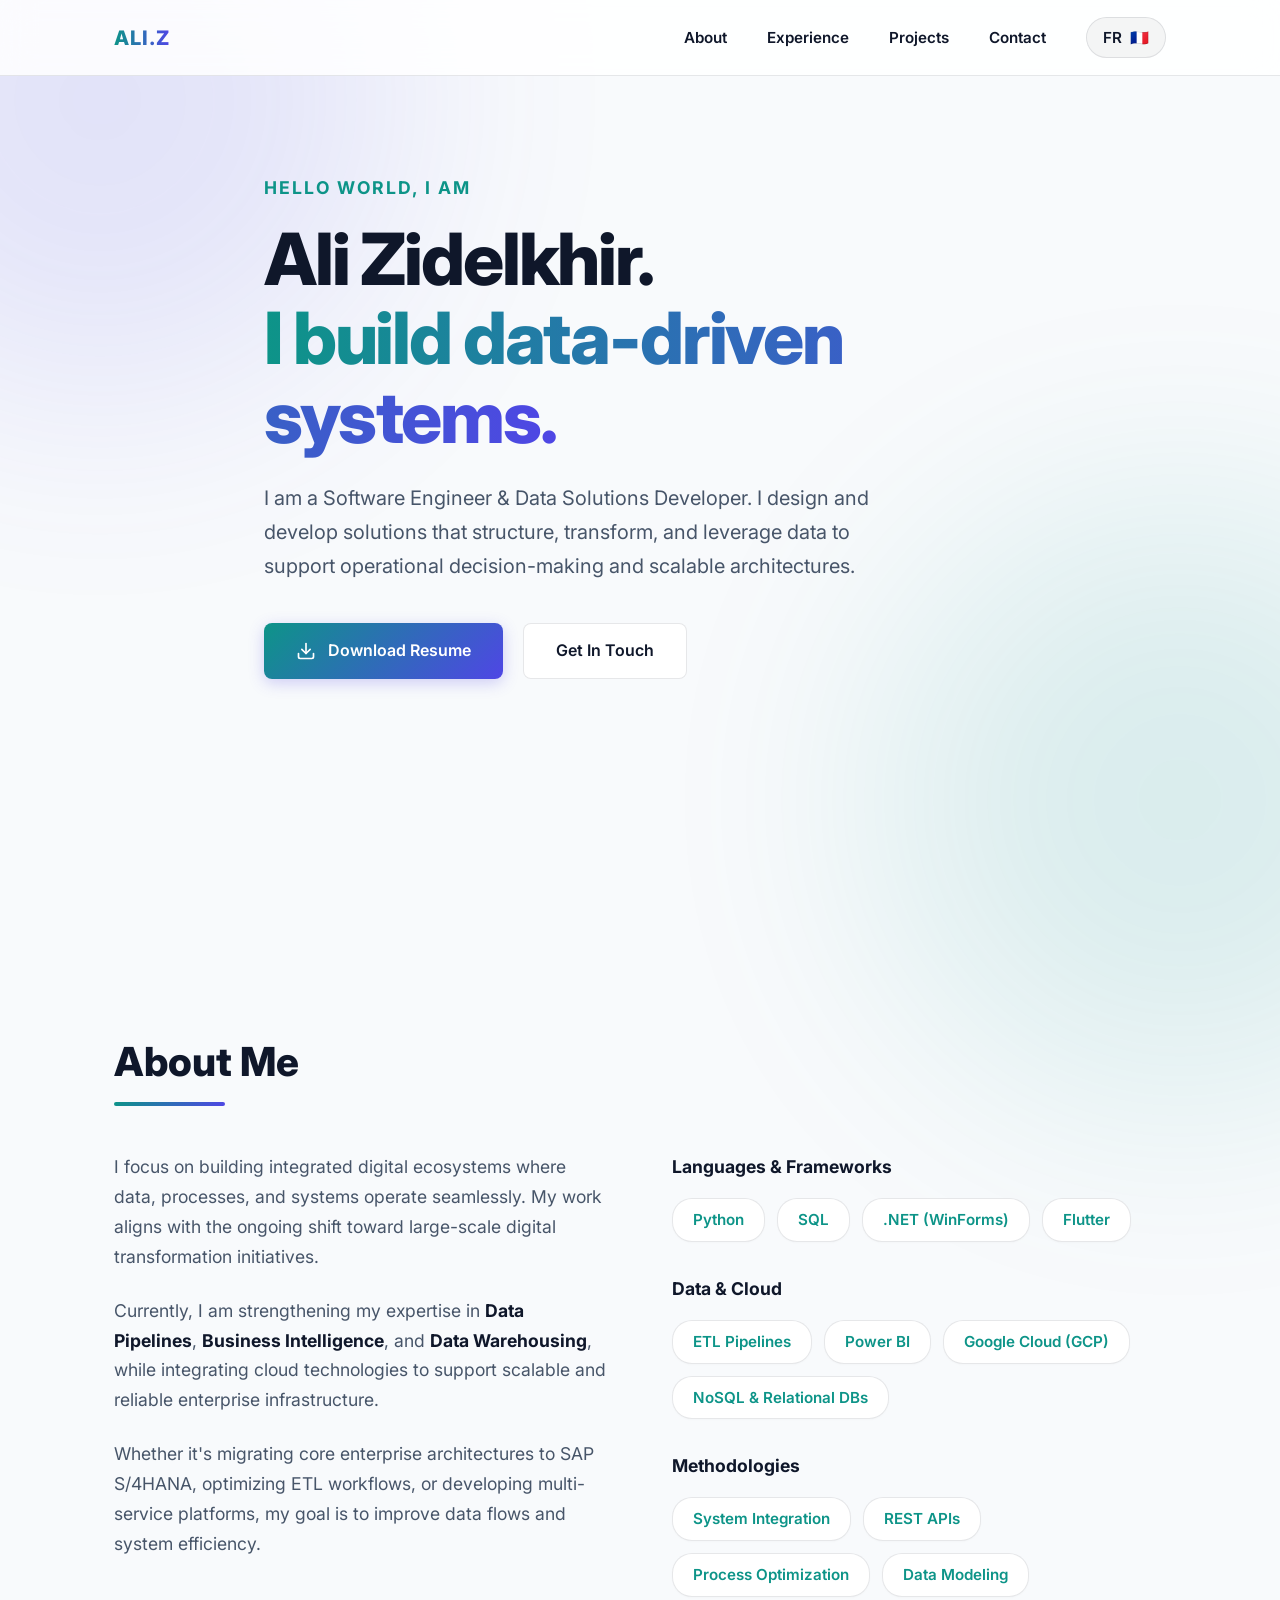
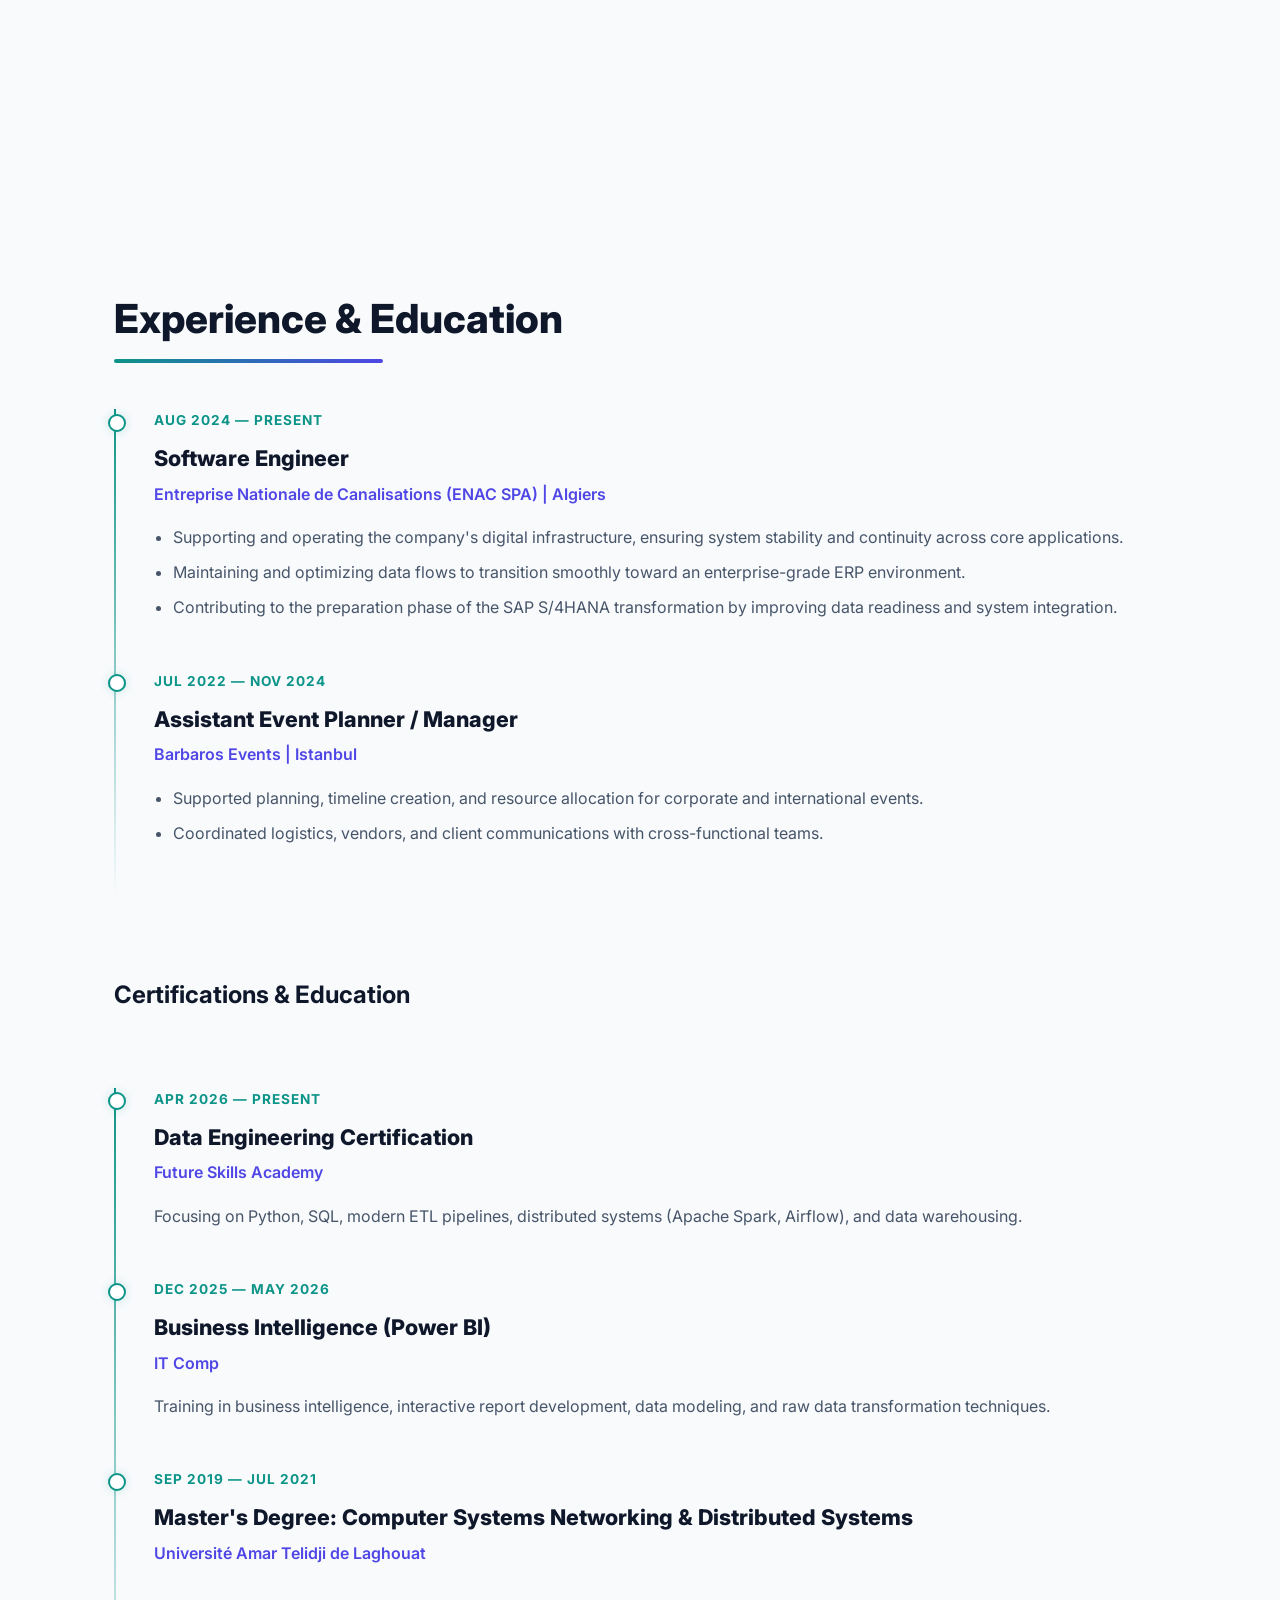
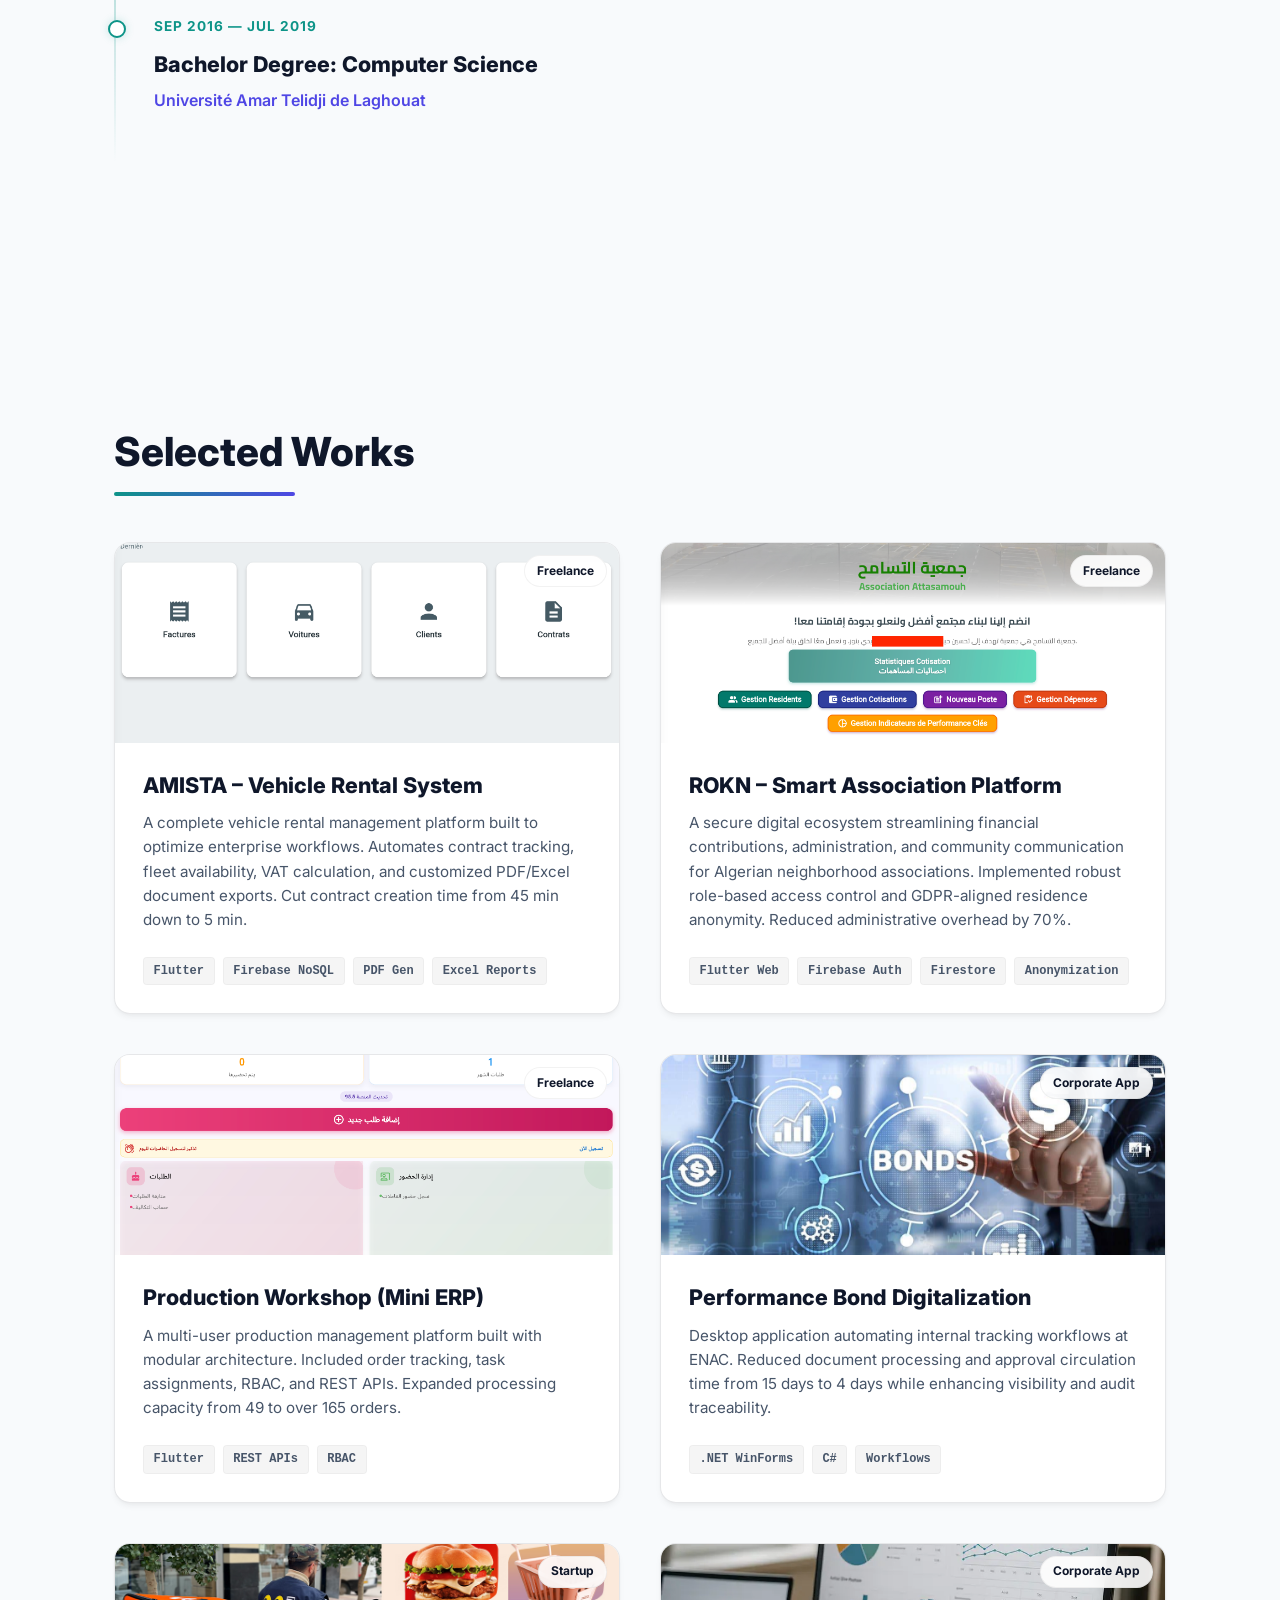
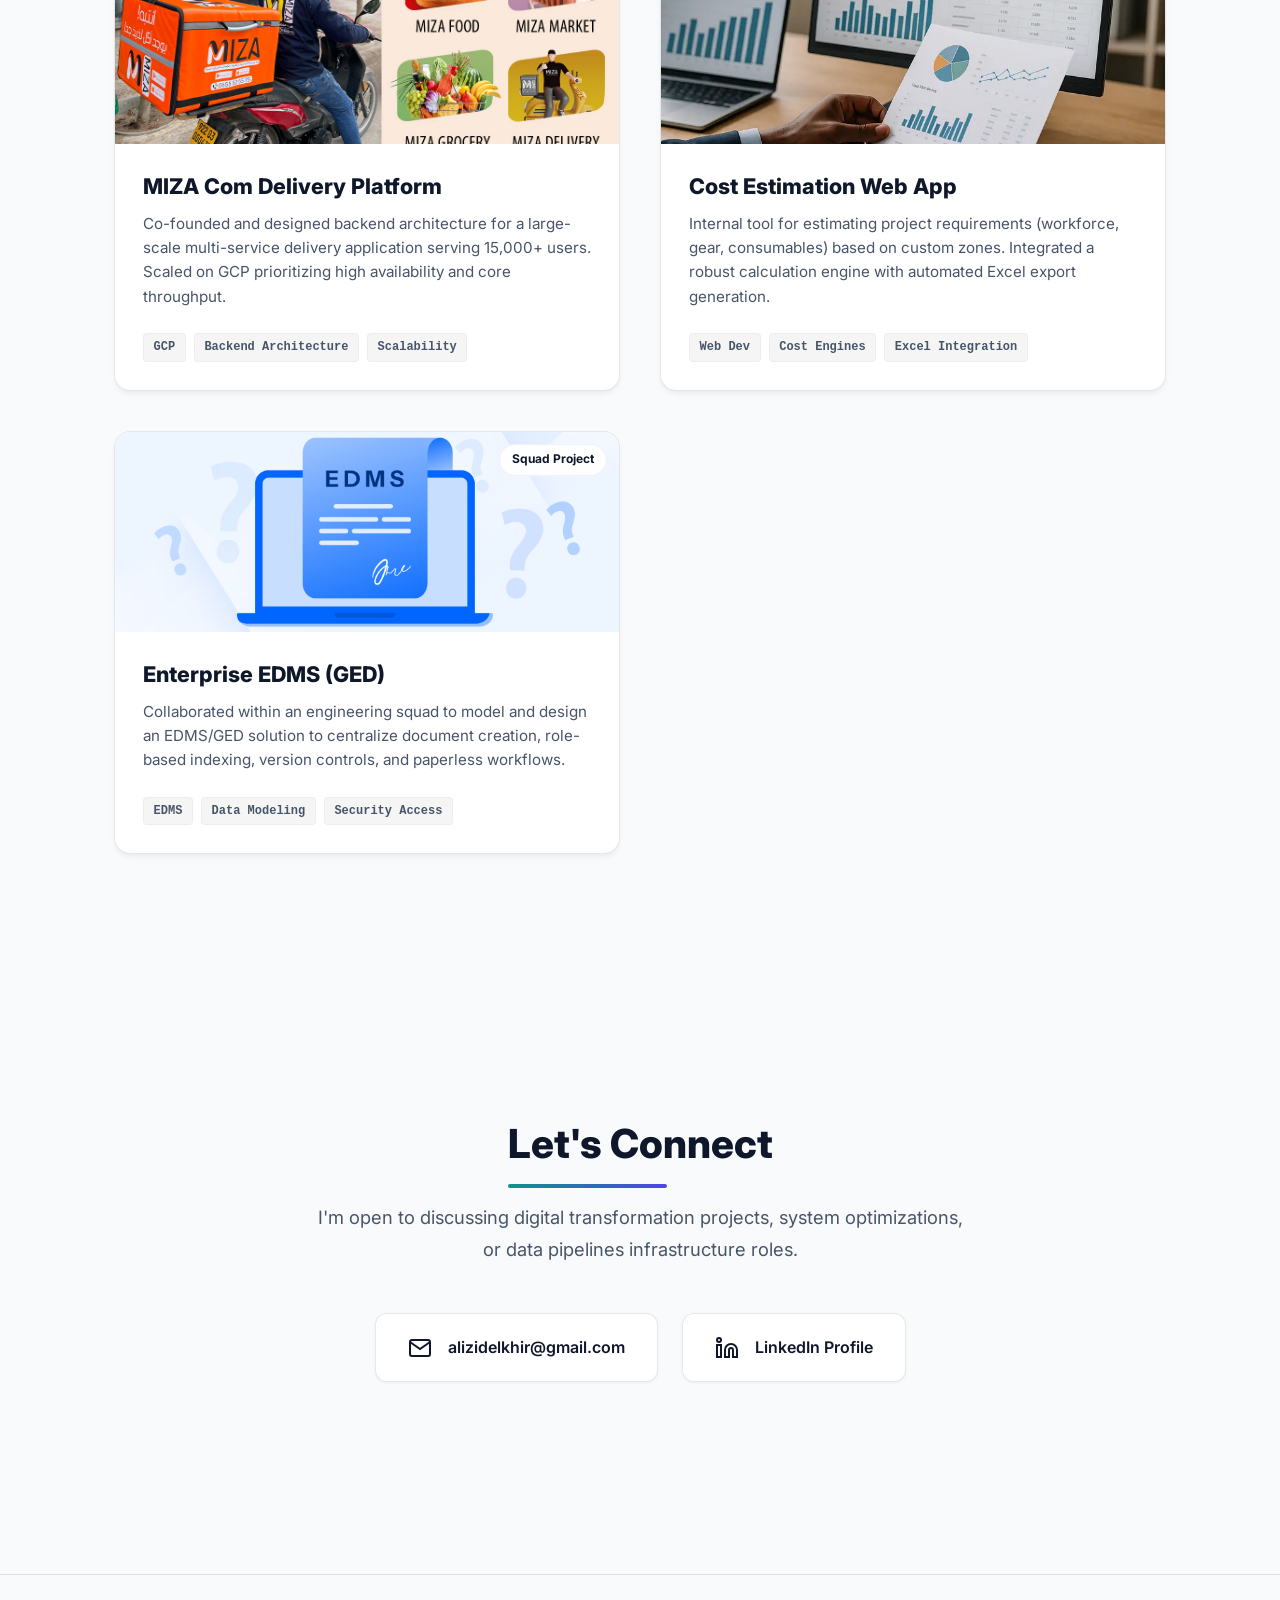
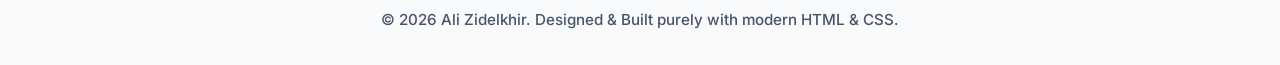
==== index.html @ 4f76cca5 "imgs" ====
<!DOCTYPE html>
<html lang="en">
<head>
    <meta charset="UTF-8">
    <meta name="viewport" content="width=device-width, initial-scale=1.0">
    <title>Ali Zidelkhir | Software & Data Engineer</title>
    <link rel="preconnect" href="https://fonts.googleapis.com">
    <link rel="preconnect" href="https://fonts.gstatic.com" crossorigin>
    <link href="https://fonts.googleapis.com/css2?family=Inter:wght@300;400;500;600;700;800&display=swap" rel="stylesheet">
    <link rel="stylesheet" href="style.css">
</head>
<body>

    <!-- HEADER & NAVIGATION -->
    <header>
        <div class="container nav-container">
            <div class="logo"><a href="#hero">Ali.Z</a></div>
            <nav>
                <ul class="nav-links">
                    <li><a href="#about">About</a></li>
                    <li><a href="#experience">Experience</a></li>
                    <li><a href="#projects">Projects</a></li>
                    <li><a href="#contact">Contact</a></li>
                    <li class="lang-li">
                        <a href="index-fr.html" class="lang-switch">
                            <span>FR</span> 🇫🇷
                        </a>
                    </li>
                </ul>
            </nav>
        </div>
    </header>

    <!-- HERO SECTION -->
    <section id="hero" class="hero">
        <div class="container hero-content">
            <span class="greeting">Hello World, I am</span>
            <h1>Ali Zidelkhir. <br><span>I build data-driven systems.</span></h1>
            <p>I am a Software Engineer & Data Solutions Developer. I design and develop solutions that structure, transform, and leverage data to support operational decision-making and scalable architectures.</p>
            
            <div class="btn-group">
                <a href="assets/cv-en.pdf" class="btn btn-primary" download="Ali_Zidelkhir_CV_EN.pdf">
                    <svg width="20" height="20" viewBox="0 0 24 24" fill="none" stroke="currentColor" stroke-width="2" stroke-linecap="round" stroke-linejoin="round"><path d="M21 15v4a2 2 0 0 1-2 2H5a2 2 0 0 1-2-2v-4"></path><polyline points="7 10 12 15 17 10"></polyline><line x1="12" y1="15" x2="12" y2="3"></line></svg>
                    Download Resume
                </a>
                <a href="#contact" class="btn btn-secondary">Get In Touch</a>
            </div>
        </div>
    </section>

    <!-- ABOUT SECTION -->
    <section id="about">
        <div class="container">
            <h2 class="section-title">About Me</h2>
            <div class="about-wrapper">
                <div class="about-text">
                    <p>I focus on building integrated digital ecosystems where data, processes, and systems operate seamlessly. My work aligns with the ongoing shift toward large-scale digital transformation initiatives.</p>
                    <p>Currently, I am strengthening my expertise in <strong>Data Pipelines</strong>, <strong>Business Intelligence</strong>, and <strong>Data Warehousing</strong>, while integrating cloud technologies to support scalable and reliable enterprise infrastructure.</p>
                    <p>Whether it's migrating core enterprise architectures to SAP S/4HANA, optimizing ETL workflows, or developing multi-service platforms, my goal is to improve data flows and system efficiency.</p>
                </div>
                
                <div class="about-skills">
                    <div class="skills-group">
                        <h3>Languages & Frameworks</h3>
                        <div class="skills-tags">
                            <span class="skill-tag">Python</span>
                            <span class="skill-tag">SQL</span>
                            <span class="skill-tag">.NET (WinForms)</span>
                            <span class="skill-tag">Flutter</span> 
                        </div>
                    </div>
                    
                    <div class="skills-group">
                        <h3>Data & Cloud</h3>
                        <div class="skills-tags">
                            <span class="skill-tag">ETL Pipelines</span>
                            <span class="skill-tag">Power BI</span> 
                            <span class="skill-tag">Google Cloud (GCP)</span>
                            <span class="skill-tag">NoSQL & Relational DBs</span>
                        </div>
                    </div>

                    <div class="skills-group">
                        <h3>Methodologies</h3>
                        <div class="skills-tags">
                            <span class="skill-tag">System Integration</span>
                            <span class="skill-tag">REST APIs</span>
                            <span class="skill-tag">Process Optimization</span>
                            <span class="skill-tag">Data Modeling</span>
                        </div>
                    </div>
                </div>
            </div>
        </div>
    </section>

    <!-- EXPERIENCE & EDUCATION SECTION -->
    <section id="experience">
        <div class="container">
            <h2 class="section-title">Experience & Education</h2>
            
            <div class="timeline-container">
                
                <div class="timeline">
                    <!-- ENAC -->
                    <div class="timeline-item">
                        <span class="timeline-date">Aug 2024 — Present</span>
                        <h3 class="timeline-title">Software Engineer</h3>
                        <div class="timeline-company">Entreprise Nationale de Canalisations (ENAC SPA) | Algiers</div>
                        <div class="timeline-desc">
                            <ul>
                                <li>Supporting and operating the company's digital infrastructure, ensuring system stability and continuity across core applications.</li>
                                <li>Maintaining and optimizing data flows to transition smoothly toward an enterprise-grade ERP environment.</li>
                                <li>Contributing to the preparation phase of the SAP S/4HANA transformation by improving data readiness and system integration.</li>
                            </ul>
                        </div>
                    </div>

                    <!-- Barbaros -->
                    <div class="timeline-item">
                        <span class="timeline-date">Jul 2022 — Nov 2024</span>
                        <h3 class="timeline-title">Assistant Event Planner / Manager</h3>
                        <div class="timeline-company">Barbaros Events | Istanbul</div>
                        <div class="timeline-desc">
                            <ul>
                                <li>Supported planning, timeline creation, and resource allocation for corporate and international events.</li>
                                <li>Coordinated logistics, vendors, and client communications with cross-functional teams.</li>
                            </ul>
                        </div>
                    </div>
                </div>

                <h3 style="font-size: 1.5rem; color: var(--text-main); margin-top: 2rem; margin-bottom: 1.5rem;">Certifications & Education</h3>
                
                <div class="timeline">
                    <!-- Data Engineering -->
                    <div class="timeline-item">
                        <span class="timeline-date">Apr 2026 — Present</span>
                        <h3 class="timeline-title">Data Engineering Certification</h3>
                        <div class="timeline-company">Future Skills Academy</div>
                        <div class="timeline-desc">Focusing on Python, SQL, modern ETL pipelines, distributed systems (Apache Spark, Airflow), and data warehousing.</div>
                    </div>

                    <!-- BI -->
                    <div class="timeline-item">
                        <span class="timeline-date">Dec 2025 — May 2026</span>
                        <h3 class="timeline-title">Business Intelligence (Power BI)</h3>
                        <div class="timeline-company">IT Comp</div>
                        <div class="timeline-desc">Training in business intelligence, interactive report development, data modeling, and raw data transformation techniques.</div>
                    </div>

                    <!-- Master -->
                    <div class="timeline-item">
                        <span class="timeline-date">Sep 2019 — Jul 2021</span>
                        <h3 class="timeline-title">Master's Degree: Computer Systems Networking & Distributed Systems</h3>
                        <div class="timeline-company">Université Amar Telidji de Laghouat</div>
                    </div>
                     
                    <div class="timeline-item">
                        <span class="timeline-date">Sep 2016 — Jul 2019</span>
                        <h3 class="timeline-title">Bachelor Degree: Computer Science</h3>
                        <div class="timeline-company">Université Amar Telidji de Laghouat</div>
                    </div>
                </div>

            </div>
        </div>
    </section>

    <!-- PROJECTS SECTION -->
    <section id="projects">
        <div class="container">
            <h2 class="section-title">Selected Works</h2>
            
            <div class="projects-grid">
                
                <!-- Project: AMISTA (New Freelance & Prize Winning) -->
                <div class="project-card">
                    <div class="project-img-container"> 
                        <span class="badge-type">Freelance</span>
                        <img src="assets/amis.jpg" alt="AMISTA vehicle management platform" class="project-img">
                    </div>
                    <div class="project-card-body">
                        <h3 class="project-title">AMISTA – Vehicle Rental System</h3>
                        <p class="project-desc">A complete vehicle rental management platform built to optimize enterprise workflows. Automates contract tracking, fleet availability, VAT calculation, and customized PDF/Excel document exports. Cut contract creation time from 45 min down to 5 min.</p>
                        <div class="project-tech">
                            <span>Flutter</span> <span>Firebase NoSQL</span> <span>PDF Gen</span> <span>Excel Reports</span>
                        </div>
                    </div>
                </div>

                <!-- Project: ROKN (New Freelance & Prize Winning) -->
                <div class="project-card">
                    <div class="project-img-container"> 
                        <span class="badge-type">Freelance</span>
                        <img src="assets/rokn.jpg" alt="ROKN neighborhood association management platform" class="project-img">
                    </div>
                    <div class="project-card-body">
                        <h3 class="project-title">ROKN – Smart Association Platform</h3>
                        <p class="project-desc">A secure digital ecosystem streamlining financial contributions, administration, and community communication for Algerian neighborhood associations. Implemented robust role-based access control and GDPR-aligned residence anonymity. Reduced administrative overhead by 70%.</p>
                        <div class="project-tech">
                            <span>Flutter Web</span> <span>Firebase Auth</span> <span>Firestore</span> <span>Anonymization</span>
                        </div>
                    </div>
                </div>

                <!-- Project 1: Production Workshop -->
                <div class="project-card">
                    <div class="project-img-container">
                        <span class="badge-type">Freelance</span>
                        <img src="assets/erp.jpg" alt="Production Workshop Management Platform" class="project-img">
                    </div>
                    <div class="project-card-body">
                        <h3 class="project-title">Production Workshop (Mini ERP)</h3>
                        <p class="project-desc">A multi-user production management platform built with modular architecture. Included order tracking, task assignments, RBAC, and REST APIs. Expanded processing capacity from 49 to over 165 orders.</p>
                        <div class="project-tech">
                            <span>Flutter</span> <span>REST APIs</span> <span>RBAC</span>
                        </div>
                    </div>
                </div>

                <!-- Project 2: Performance Bond -->
                <div class="project-card">
                    <div class="project-img-container">
                        <span class="badge-type">Corporate App</span>
                        <img src="assets/caution.jpg" alt="Performance Bond Digitalization App" class="project-img">
                    </div>
                    <div class="project-card-body">
                        <h3 class="project-title">Performance Bond Digitalization</h3>
                        <p class="project-desc">Desktop application automating internal tracking workflows at ENAC. Reduced document processing and approval circulation time from 15 days to 4 days while enhancing visibility and audit traceability.</p>
                        <div class="project-tech">
                            <span>.NET WinForms</span> <span>C#</span> <span>Workflows</span>
                        </div>
                    </div>
                </div>

                <!-- Project 3: MIZA Com -->
                <!---https://www.behance.net/gallery/143083665/Miza-Startup-->
                <div class="project-card">
                    <div class="project-img-container">
                        <span class="badge-type">Startup</span>
                        <img src="assets/miza.jpg" alt="MIZA Com Delivery Platform" class="project-img">
                    </div>
                    
                    <div class="project-card-body">
                        <h3 class="project-title">MIZA Com Delivery Platform</h3>
                        <p class="project-desc">Co-founded and designed backend architecture for a large-scale multi-service delivery application serving 15,000+ users. Scaled on GCP prioritizing high availability and core throughput.</p>
                        <div class="project-tech">
                            <span>GCP</span> <span>Backend Architecture</span> <span>Scalability</span>
                        </div>
                    </div>
                </div>

                <!-- Project 4: Cost Estimation -->
                <div class="project-card">
                    <div class="project-img-container">
                        <span class="badge-type">Corporate App</span>
                        <img src="assets/estim.jpg" alt="Cost Estimation Web App" class="project-img">
                    </div>
                    <div class="project-card-body">
                        <h3 class="project-title">Cost Estimation Web App</h3>
                        <p class="project-desc">Internal tool for estimating project requirements (workforce, gear, consumables) based on custom zones. Integrated a robust calculation engine with automated Excel export generation.</p>
                        <div class="project-tech">
                            <span>Web Dev</span> <span>Cost Engines</span> <span>Excel Integration</span>
                        </div>
                    </div>
                </div>

                <!-- Project 5: Enterprise EDMS -->
                <div class="project-card">
                    <div class="project-img-container">
                        <span class="badge-type">Squad Project</span>
                        <img src="assets/edms.jpg" alt="Enterprise EDMS solution" class="project-img">
                    </div>
                    <div class="project-card-body">
                        <h3 class="project-title">Enterprise EDMS (GED)</h3>
                        <p class="project-desc">Collaborated within an engineering squad to model and design an EDMS/GED solution to centralize document creation, role-based indexing, version controls, and paperless workflows.</p>
                        <div class="project-tech">
                            <span>EDMS</span> <span>Data Modeling</span> <span>Security Access</span>
                        </div>
                    </div>
                </div>

            </div>
        </div>
    </section>

    <!-- CONTACT SECTION -->
    <section id="contact">
        <div class="container contact-section">
            <h2 class="section-title" style="margin-bottom: 1.5rem;">Let's Connect</h2>
            <p>I'm open to discussing digital transformation projects, system optimizations, or data pipelines infrastructure roles.</p>
            
            <div class="contact-cards">
                <a href="mailto:alizidelkhir@gmail.com" class="contact-card">
                    <svg width="24" height="24" fill="none" stroke="currentColor" stroke-width="2" viewBox="0 0 24 24"><path d="M4 4h16c1.1 0 2 .9 2 2v12c0 1.1-.9 2-2 2H4c-1.1 0-2-.9-2-2V6c0-1.1.9-2 2-2z"></path><polyline points="22,6 12,13 2,6"></polyline></svg>
                    alizidelkhir@gmail.com
                </a>
                <a href="https://linkedin.com/in/ali-zidelkhir" target="_blank" class="contact-card">
                    <svg width="24" height="24" fill="none" stroke="currentColor" stroke-width="2" viewBox="0 0 24 24"><path d="M16 8a6 6 0 0 1 6 6v7h-4v-7a2 2 0 0 0-2-2 2 2 0 0 0-2 2v7h-4v-7a6 6 0 0 1 6-6z"></path><rect x="2" y="9" width="4" height="12"></rect><circle cx="4" cy="4" r="2"></circle></svg>
                    LinkedIn Profile
                </a>
            </div>
        </div>
    </section>

    <footer>
        <div class="container">
            <p>&copy; 2026 Ali Zidelkhir. Designed & Built purely with modern HTML & CSS.</p>
        </div>
    </footer>

</body>
</html>
---- style.css ----
/* ==========================================================================
   Light Theme Variables & Reset
   ========================================================================== */
:root {
    --bg-main: #f8fafc; /* Very light slate background */
    --bg-card: #ffffff; /* Pure white for cards */
    --bg-glass: rgba(255, 255, 255, 0.85);
    
    --text-main: #0f172a; /* Very dark slate for high contrast */
    --text-muted: #475569; /* Medium slate for secondary text */
    
    --accent-1: #0d9488; /* Darker Teal for legibility */
    --accent-2: #4f46e5; /* Darker Indigo for legibility */
    
    --gradient-text: linear-gradient(to right, var(--accent-1), var(--accent-2));
    --gradient-bg: linear-gradient(135deg, var(--accent-1) 0%, var(--accent-2) 100%);
    
    --border-color: rgba(15, 23, 42, 0.1);
    --border-hover: rgba(15, 23, 42, 0.25);
}

* {
    box-sizing: border-box;
    margin: 0;
    padding: 0;
}

html {
    scroll-behavior: smooth;
}

body {
    font-family: 'Inter', system-ui, -apple-system, sans-serif;
    background-color: var(--bg-main);
    color: var(--text-main);
    line-height: 1.7;
    position: relative;
    overflow-x: hidden;
}

/* Background glows */
body::before, body::after {
    content: '';
    position: fixed;
    width: 600px;
    height: 600px;
    border-radius: 50%;
    filter: blur(120px);
    z-index: -1;
    opacity: 0.12;
}

body::before {
    top: -200px;
    left: -200px;
    background: var(--accent-2);
}

body::after {
    bottom: -200px;
    right: -200px;
    background: var(--accent-1);
}

.container {
    max-width: 1100px;
    margin: 0 auto;
    padding: 0 1.5rem;
}

/* ==========================================================================
   Header & Glassmorphism Nav
   ========================================================================== */
header {
    position: fixed;
    top: 0;
    left: 0;
    width: 100%;
    background: var(--bg-glass);
    backdrop-filter: blur(16px);
    -webkit-backdrop-filter: blur(16px);
    z-index: 1000;
    border-bottom: 1px solid var(--border-color);
}

.nav-container {
    display: flex;
    justify-content: space-between;
    align-items: center;
    height: 75px;
}

.logo a {
    font-size: 1.25rem;
    font-weight: 800;
    letter-spacing: 1px;
    text-transform: uppercase;
    background: var(--gradient-text);
    -webkit-background-clip: text;
    -webkit-text-fill-color: transparent;
    text-decoration: none;
}

.nav-links {
    display: flex;
    list-style: none;
    gap: 2.5rem;
    align-items: center;
}

.nav-links a {
    color: var(--text-main);
    text-decoration: none;
    font-size: 0.95rem;
    font-weight: 600;
    transition: color 0.3s ease;
}

.nav-links a:hover {
    color: var(--accent-1);
}

.lang-switch {
    background: rgba(0, 0, 0, 0.04);
    border: 1px solid var(--border-color);
    padding: 0.4rem 1rem;
    border-radius: 30px;
    display: flex;
    align-items: center;
    gap: 0.5rem;
    font-weight: 600;
    transition: all 0.3s ease;
}

.lang-switch:hover {
    background: rgba(0, 0, 0, 0.08);
    border-color: var(--accent-1);
    transform: translateY(-2px);
}

/* ==========================================================================
   Hero Section
   ========================================================================== */
.hero {
    min-height: 100vh;
    display: flex;
    align-items: center;
    padding-top: 80px;
}

.hero-content {
    max-width: 800px;
}

.greeting {
    color: var(--accent-1);
    font-weight: 700;
    font-size: 1.1rem;
    margin-bottom: 1rem;
    display: block;
    letter-spacing: 2px;
    text-transform: uppercase;
}

.hero h1 {
    font-size: 4.5rem;
    font-weight: 800;
    line-height: 1.1;
    margin-bottom: 1.5rem;
    letter-spacing: -0.03em;
}

.hero h1 span {
    background: var(--gradient-text);
    -webkit-background-clip: text;
    -webkit-text-fill-color: transparent;
}

.hero p {
    font-size: 1.25rem;
    color: var(--text-muted);
    margin-bottom: 2.5rem;
    max-width: 650px;
    font-weight: 400;
}

.btn-group {
    display: flex;
    gap: 1.25rem;
    flex-wrap: wrap;
}

.btn {
    display: inline-flex;
    align-items: center;
    justify-content: center;
    gap: 0.75rem;
    padding: 0.85rem 2rem;
    border-radius: 8px;
    font-weight: 600;
    font-size: 1rem;
    text-decoration: none;
    transition: all 0.3s cubic-bezier(0.4, 0, 0.2, 1);
    cursor: pointer;
}

.btn-primary {
    background: var(--gradient-bg);
    color: white;
    border: none;
    box-shadow: 0 4px 15px rgba(79, 70, 229, 0.25);
}

.btn-primary:hover {
    box-shadow: 0 6px 20px rgba(79, 70, 229, 0.4);
    transform: translateY(-3px);
}

.btn-secondary {
    background: var(--bg-card);
    color: var(--text-main);
    border: 1px solid var(--border-color);
}

.btn-secondary:hover {
    background: rgba(0,0,0,0.02);
    border-color: var(--text-main);
    transform: translateY(-3px);
}

/* ==========================================================================
   Sections & Typography
   ========================================================================== */
section {
    padding: 8rem 0;
}

.section-title {
    font-size: 2.5rem;
    font-weight: 800;
    margin-bottom: 3.5rem;
    display: inline-block;
    position: relative;
    color: var(--text-main);
}

.section-title::after {
    content: '';
    position: absolute;
    bottom: -10px;
    left: 0;
    width: 60%;
    height: 4px;
    background: var(--gradient-bg);
    border-radius: 2px;
}

/* ==========================================================================
   About & Skills
   ========================================================================== */
.about-wrapper {
    display: grid;
    grid-template-columns: 1fr 1fr;
    gap: 4rem;
}

.about-text p {
    color: var(--text-muted);
    font-size: 1.1rem;
    margin-bottom: 1.5rem;
}

.about-text p strong {
    color: var(--text-main);
}

.skills-group {
    margin-bottom: 2rem;
}

.skills-group h3 {
    font-size: 1.1rem;
    color: var(--text-main);
    margin-bottom: 1rem;
    font-weight: 700;
}

.skills-tags {
    display: flex;
    flex-wrap: wrap;
    gap: 0.75rem;
}

.skill-tag {
    background: var(--bg-card);
    border: 1px solid var(--border-color);
    color: var(--accent-1);
    padding: 0.5rem 1.25rem;
    border-radius: 20px;
    font-size: 0.95rem;
    font-weight: 600;
    transition: all 0.3s ease;
    box-shadow: 0 1px 2px rgba(0,0,0,0.02);
}

.skill-tag:hover {
    border-color: var(--accent-1);
    background: rgba(13, 148, 136, 0.05);
    transform: translateY(-2px);
}

/* ==========================================================================
   Modern Timeline (Experience & Education)
   ========================================================================== */
.timeline-container {
    display: grid;
    grid-template-columns: 1fr;
    gap: 3rem;
}

.timeline {
    position: relative;
    padding-left: 2.5rem;
}

.timeline::before {
    content: '';
    position: absolute;
    left: 0;
    top: 0;
    bottom: 0;
    width: 2px;
    background: linear-gradient(to bottom, var(--accent-1), rgba(13, 148, 136, 0));
}

.timeline-item {
    position: relative;
    margin-bottom: 3rem;
}

.timeline-item::before {
    content: '';
    position: absolute;
    left: -2.85rem;
    top: 0.3rem;
    width: 14px;
    height: 14px;
    border-radius: 50%;
    background: var(--bg-card);
    border: 2px solid var(--accent-1);
    box-shadow: 0 0 10px rgba(13, 148, 136, 0.2);
}

.timeline-date {
    font-size: 0.85rem;
    color: var(--accent-1);
    font-weight: 700;
    letter-spacing: 1px;
    text-transform: uppercase;
    margin-bottom: 0.5rem;
    display: block;
}

.timeline-title {
    font-size: 1.35rem;
    font-weight: 800;
    color: var(--text-main);
    margin-bottom: 0.25rem;
}

.timeline-company {
    font-size: 1rem;
    color: var(--accent-2);
    font-weight: 600;
    margin-bottom: 1rem;
}

.timeline-desc {
    color: var(--text-muted);
    font-size: 1rem;
}

.timeline-desc ul {
    padding-left: 1.2rem;
    margin-top: 0.5rem;
}

.timeline-desc li {
    margin-bottom: 0.5rem;
}

/* ==========================================================================
   Projects Grid (Visual Update with Cards & Badges)
   ========================================================================== */
.projects-grid {
    display: grid;
    grid-template-columns: repeat(auto-fill, minmax(340px, 1fr));
    gap: 2.5rem;
}

.project-card {
    background: var(--bg-card);
    border: 1px solid var(--border-color);
    border-radius: 16px;
    overflow: hidden;
    transition: all 0.4s cubic-bezier(0.165, 0.84, 0.44, 1);
    display: flex;
    flex-direction: column;
    height: 100%;
    box-shadow: 0 4px 6px -1px rgba(0, 0, 0, 0.05), 0 2px 4px -1px rgba(0, 0, 0, 0.03);
    position: relative;
}

.project-card:hover {
    transform: translateY(-8px);
    border-color: var(--border-hover);
    box-shadow: 0 20px 25px -5px rgba(0, 0, 0, 0.08), 0 10px 10px -5px rgba(0, 0, 0, 0.03);
}

/* Image Container Styles */
.project-img-container {
    position: relative;
    width: 100%;
    height: 200px;
    overflow: hidden;
    background: #e2e8f0;
}

.project-img {
    width: 100%;
    height: 100%;
    object-fit: cover;
    transition: transform 0.5s ease;
}

.project-card:hover .project-img {
    transform: scale(1.05);
}

/* Overlaid Badges */
.badge-prize {
    position: absolute;
    top: 12px;
    left: 12px;
    background: linear-gradient(135deg, #eab308 0%, #ca8a04 100%); /* Golden gradient */
    color: #ffffff;
    font-size: 0.75rem;
    font-weight: 800;
    padding: 0.3rem 0.75rem;
    border-radius: 30px;
    text-transform: uppercase;
    box-shadow: 0 4px 10px rgba(234, 179, 8, 0.3);
    z-index: 2;
    display: flex;
    align-items: center;
    gap: 4px;
}

.badge-type {
    position: absolute;
    top: 12px;
    right: 12px;
    background: rgba(255, 255, 255, 0.9);
    backdrop-filter: blur(8px);
    color: var(--text-main);
    font-size: 0.75rem;
    font-weight: 700;
    padding: 0.3rem 0.75rem;
    border-radius: 30px;
    border: 1px solid rgba(0,0,0,0.05);
    z-index: 2;
}

/* Card Body Layout */
.project-card-body {
    padding: 1.75rem;
    display: flex;
    flex-direction: column;
    flex-grow: 1;
}

.project-title {
    font-size: 1.35rem;
    font-weight: 800;
    color: var(--text-main);
    margin-bottom: 0.75rem;
    line-height: 1.3;
}

.project-desc {
    color: var(--text-muted);
    font-size: 0.95rem;
    margin-bottom: 1.5rem;
    flex-grow: 1;
    line-height: 1.6;
}

.project-tech {
    display: flex;
    flex-wrap: wrap;
    gap: 0.5rem;
}

.project-tech span {
    font-size: 0.75rem;
    color: var(--text-muted);
    font-family: monospace;
    font-weight: 600;
    background: rgba(0, 0, 0, 0.04);
    padding: 0.2rem 0.6rem;
    border-radius: 4px;
    border: 1px solid rgba(0, 0, 0, 0.03);
}

/* ==========================================================================
   Contact Section
   ========================================================================== */
.contact-section {
    text-align: center;
    max-width: 700px;
    margin: 0 auto;
}

.contact-section p {
    color: var(--text-muted);
    font-size: 1.15rem;
    margin-bottom: 3rem;
}

.contact-cards {
    display: flex;
    justify-content: center;
    gap: 1.5rem;
    flex-wrap: wrap;
}

.contact-card {
    background: var(--bg-card);
    border: 1px solid var(--border-color);
    padding: 1.25rem 2rem;
    border-radius: 12px;
    display: flex;
    align-items: center;
    gap: 1rem;
    color: var(--text-main);
    text-decoration: none;
    font-weight: 600;
    transition: all 0.3s ease;
    box-shadow: 0 1px 3px rgba(0,0,0,0.05);
}

.contact-card:hover {
    border-color: var(--accent-2);
    transform: translateY(-3px);
    background: rgba(79, 70, 229, 0.03);
    box-shadow: 0 4px 6px rgba(0,0,0,0.05);
}

/* ==========================================================================
   Footer
   ========================================================================== */
footer {
    text-align: center;
    padding: 2rem 0;
    color: var(--text-muted);
    font-size: 0.95rem;
    font-weight: 500;
    border-top: 1px solid var(--border-color);
    margin-top: 4rem;
}

/* ==========================================================================
   Responsive
   ========================================================================== */
@media (max-width: 992px) {
    .about-wrapper {
        grid-template-columns: 1fr;
        gap: 3rem;
    }
    .hero h1 {
        font-size: 3.5rem;
    }
}

@media (max-width: 768px) {
    .hero h1 {
        font-size: 2.75rem;
    }
    .nav-links li:not(.lang-li) {
        display: none;
    }
    .projects-grid {
        grid-template-columns: 1fr;
    }
}
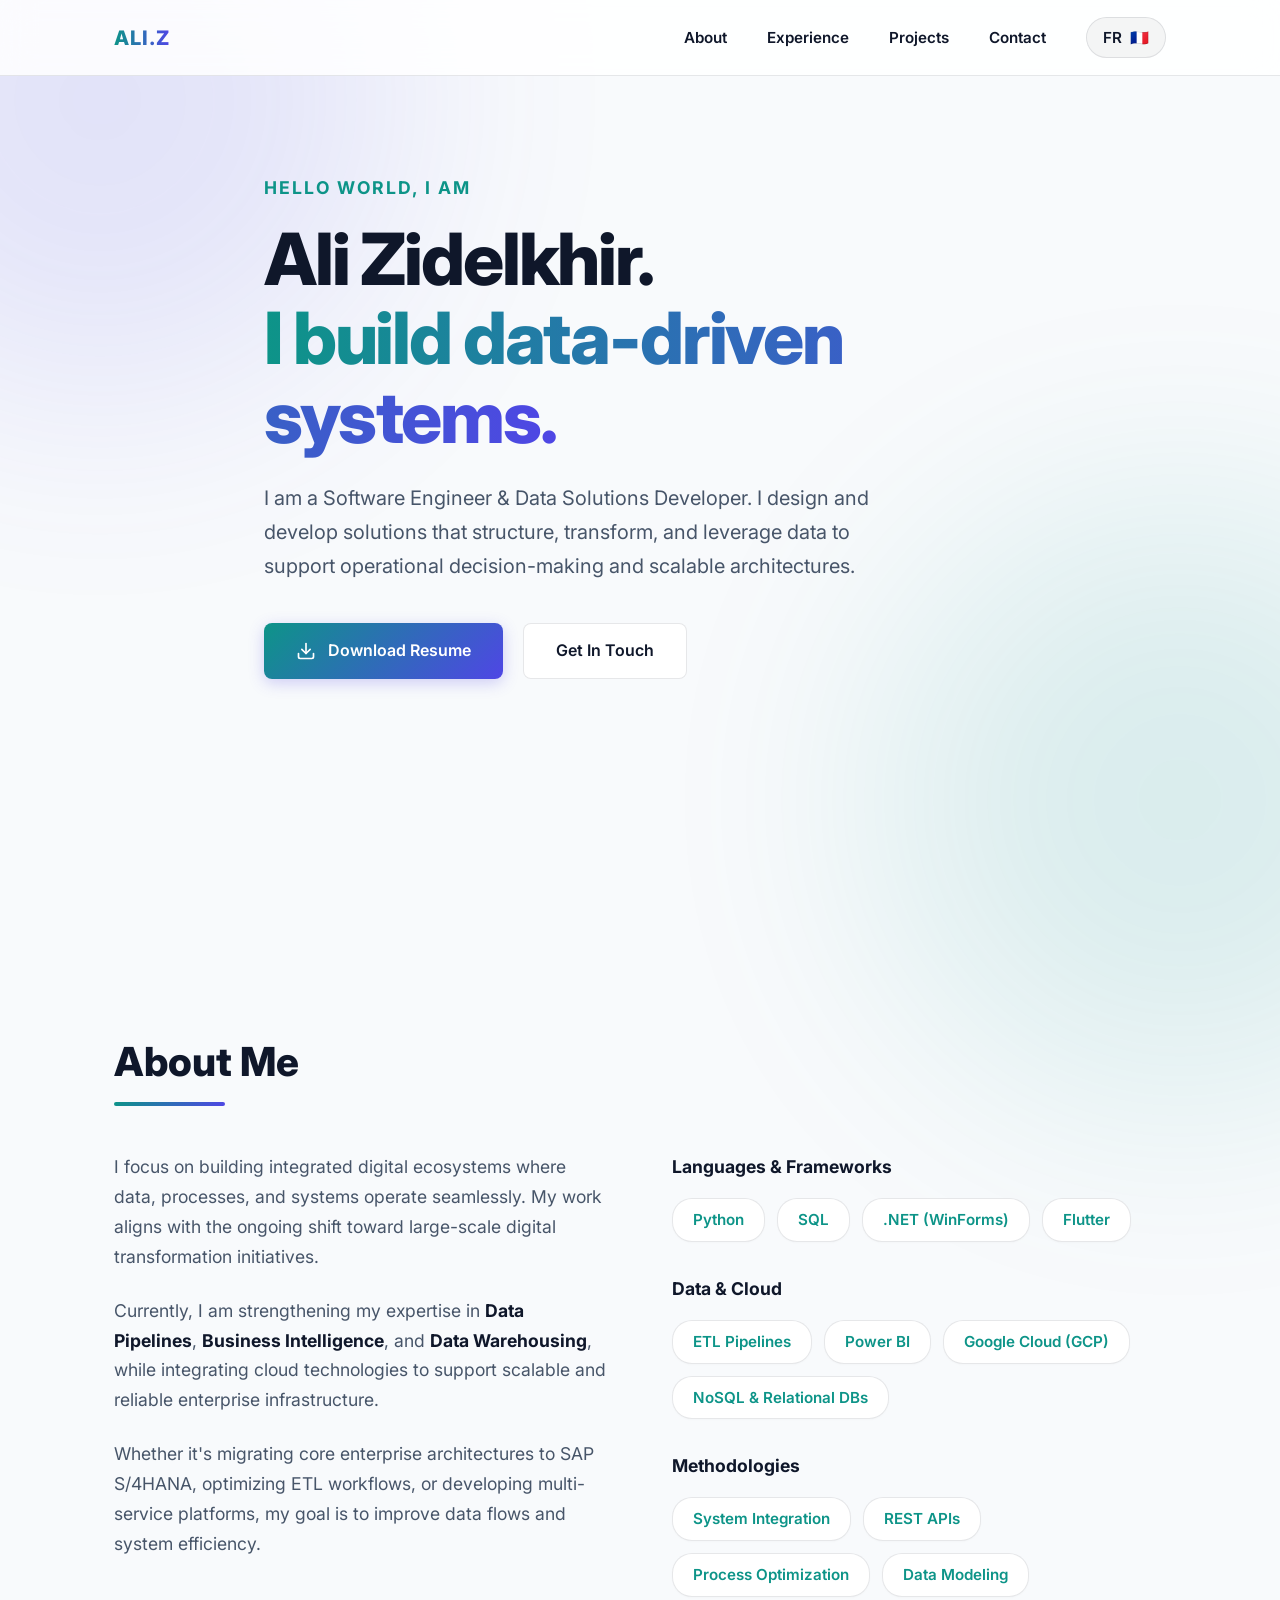
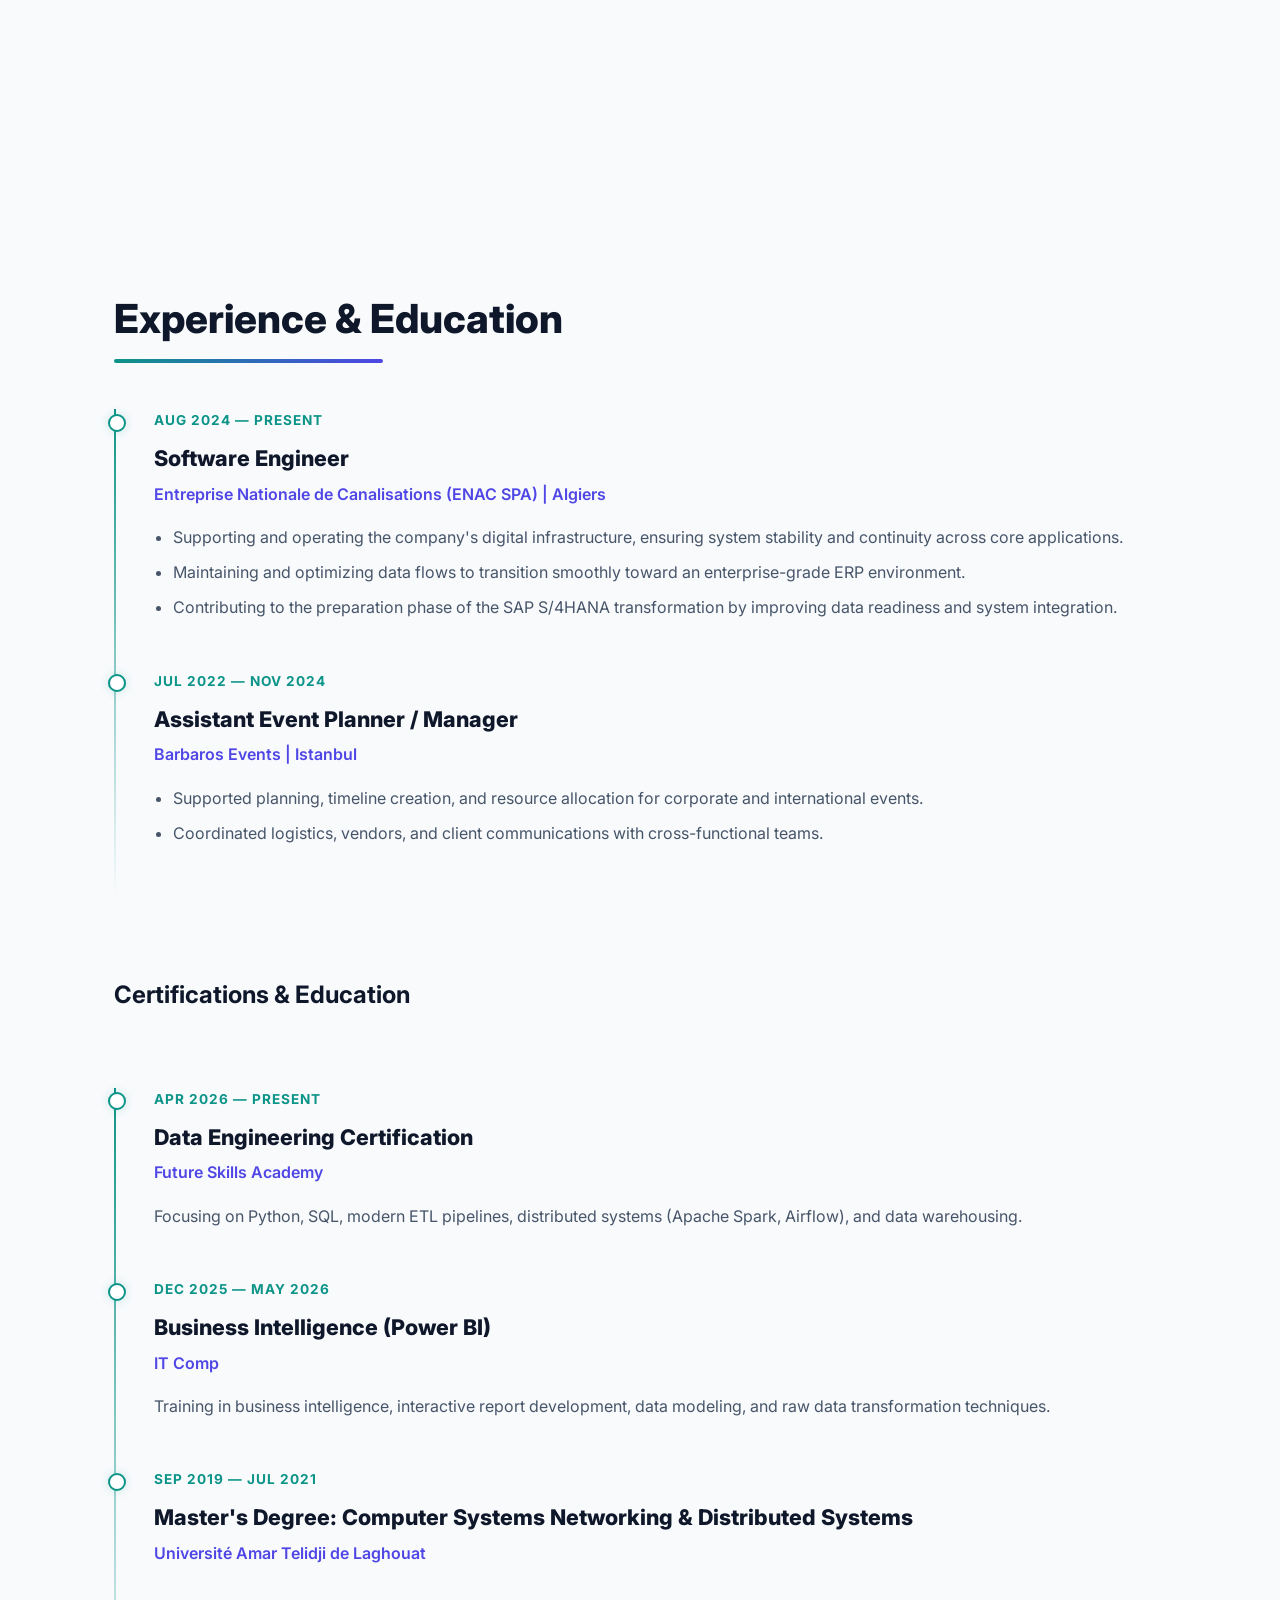
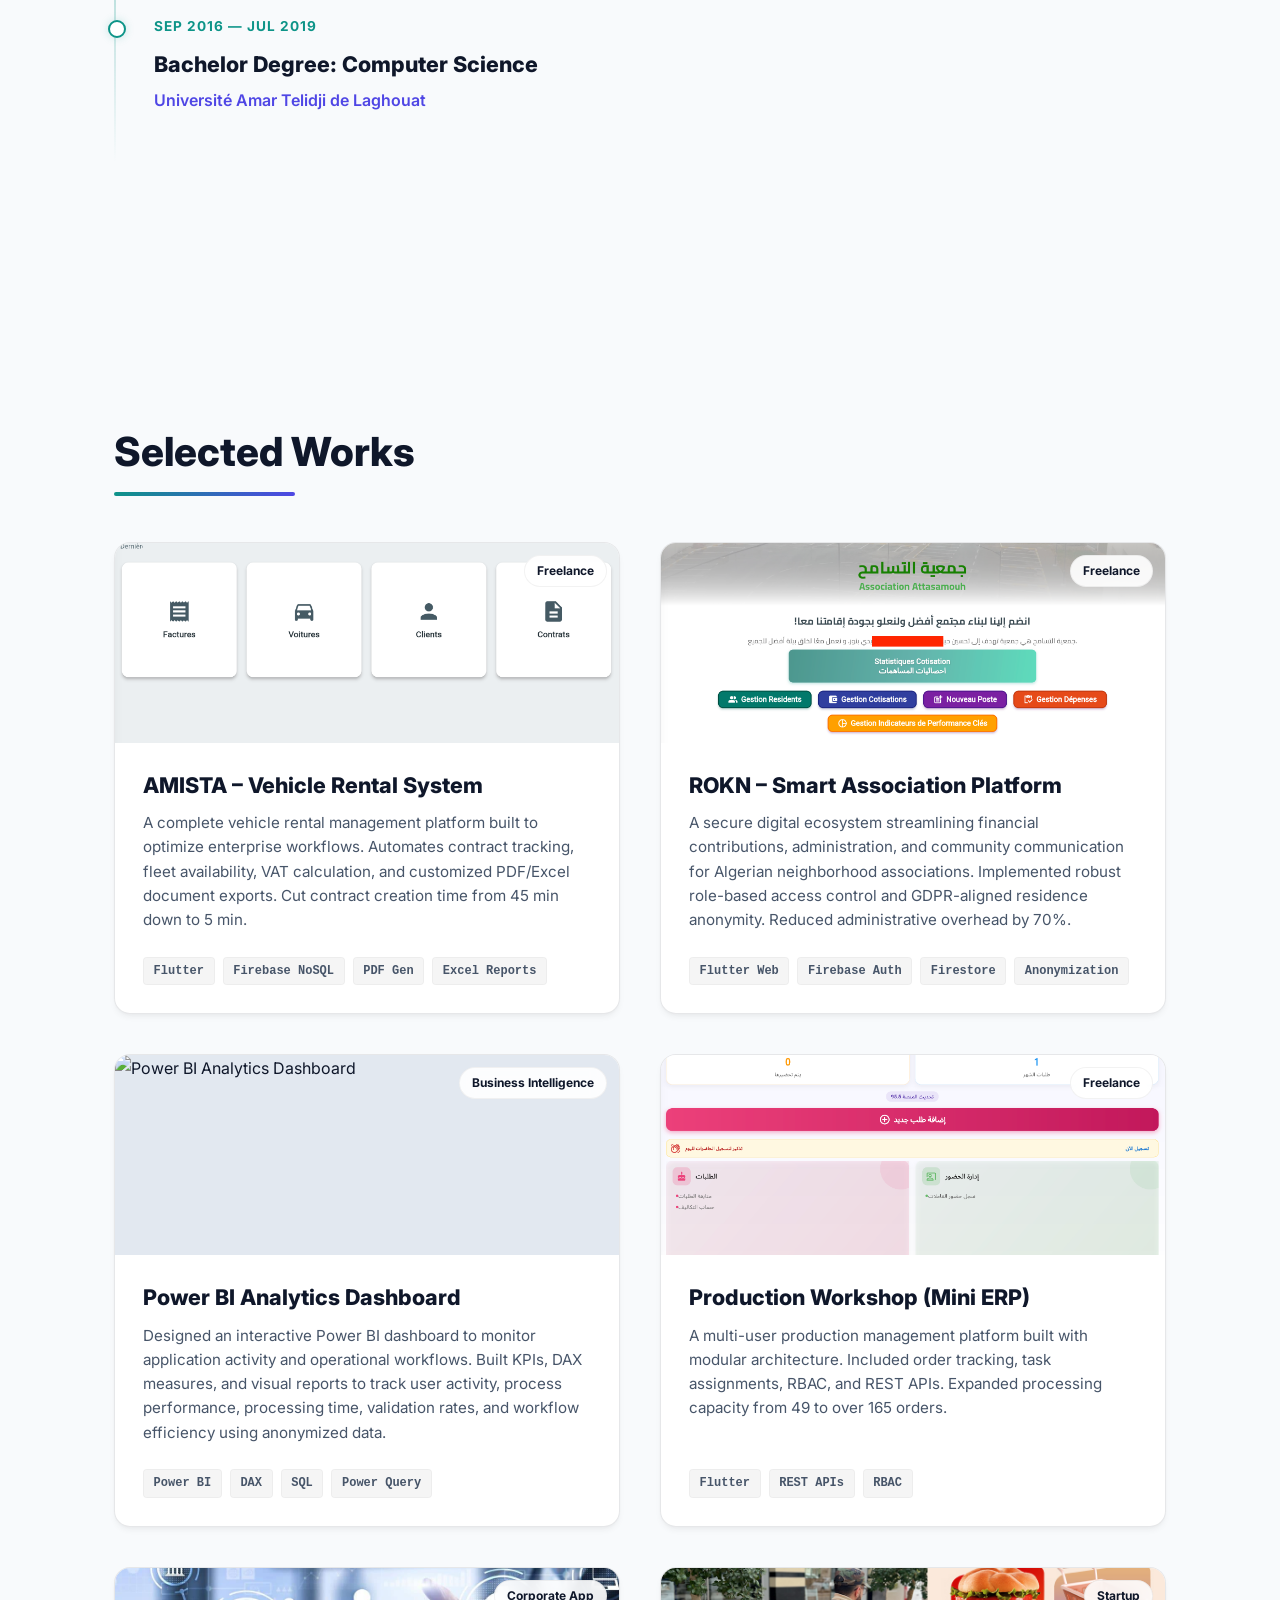
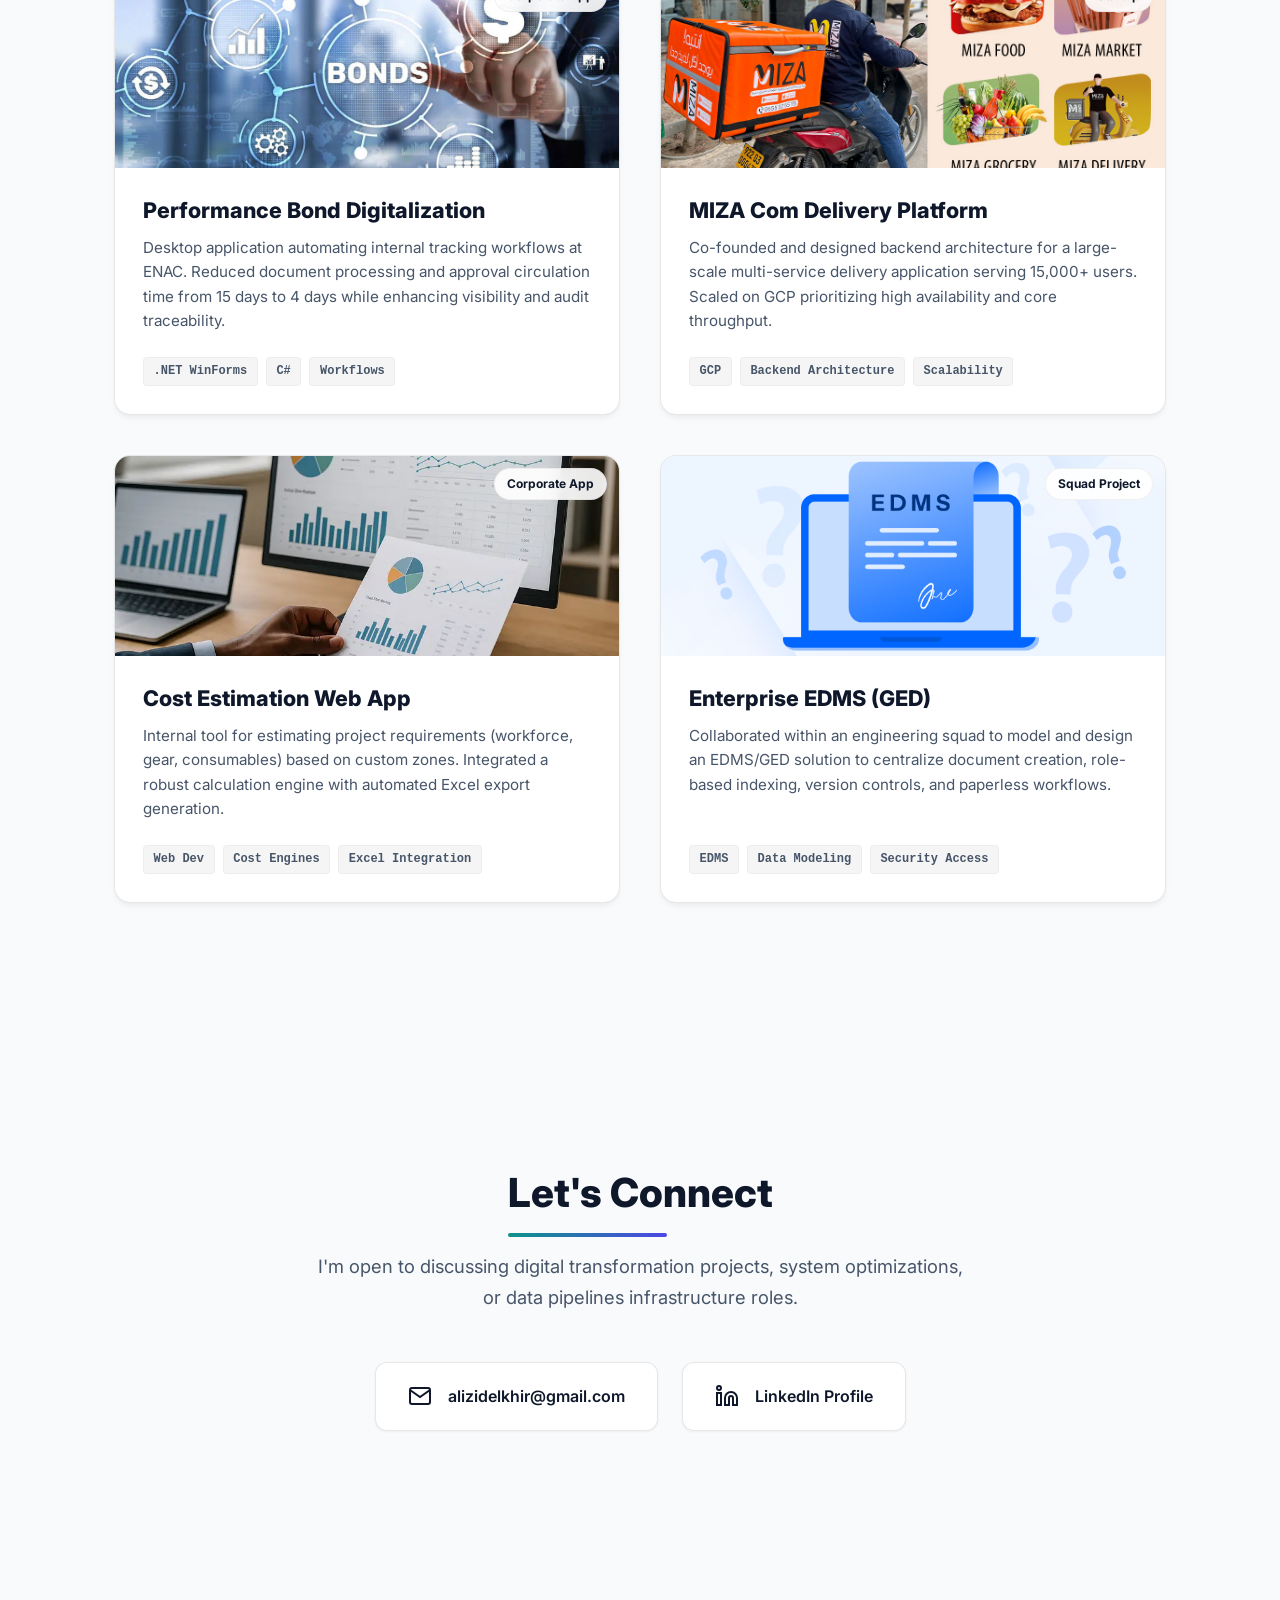
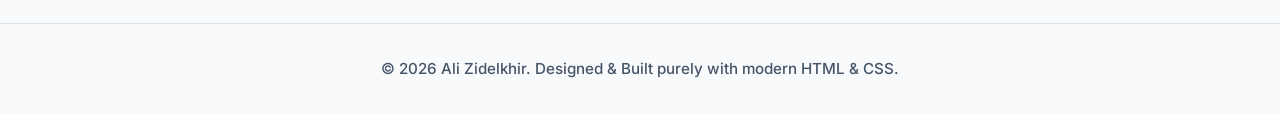
==== commit b210524f: "." ====
--- a/index.html
+++ b/index.html
@@ -203,7 +203,25 @@
                         </div>
                     </div>
                 </div>
-
+                <!-- Project: Power BI Analytics Dashboard -->
+                <div class="project-card">
+                    <div class="project-img-container">
+                        <span class="badge-type">Business Intelligence</span>
+                        <img src="assets/bi1.jpg" alt="Power BI Analytics Dashboard" class="project-img">
+                    </div>
+                    <div class="project-card-body">
+                        <h3 class="project-title">Power BI Analytics Dashboard</h3>
+                        <p class="project-desc">
+                            Designed an interactive Power BI dashboard to monitor application activity and operational workflows. Built KPIs, DAX measures, and visual reports to track user activity, process performance, processing time, validation rates, and workflow efficiency using anonymized data.
+                        </p>
+                        <div class="project-tech">
+                            <span>Power BI</span>
+                            <span>DAX</span>
+                            <span>SQL</span>
+                            <span>Power Query</span>
+                        </div>
+                    </div>
+                </div>
                 <!-- Project 1: Production Workshop -->
                 <div class="project-card">
                     <div class="project-img-container">
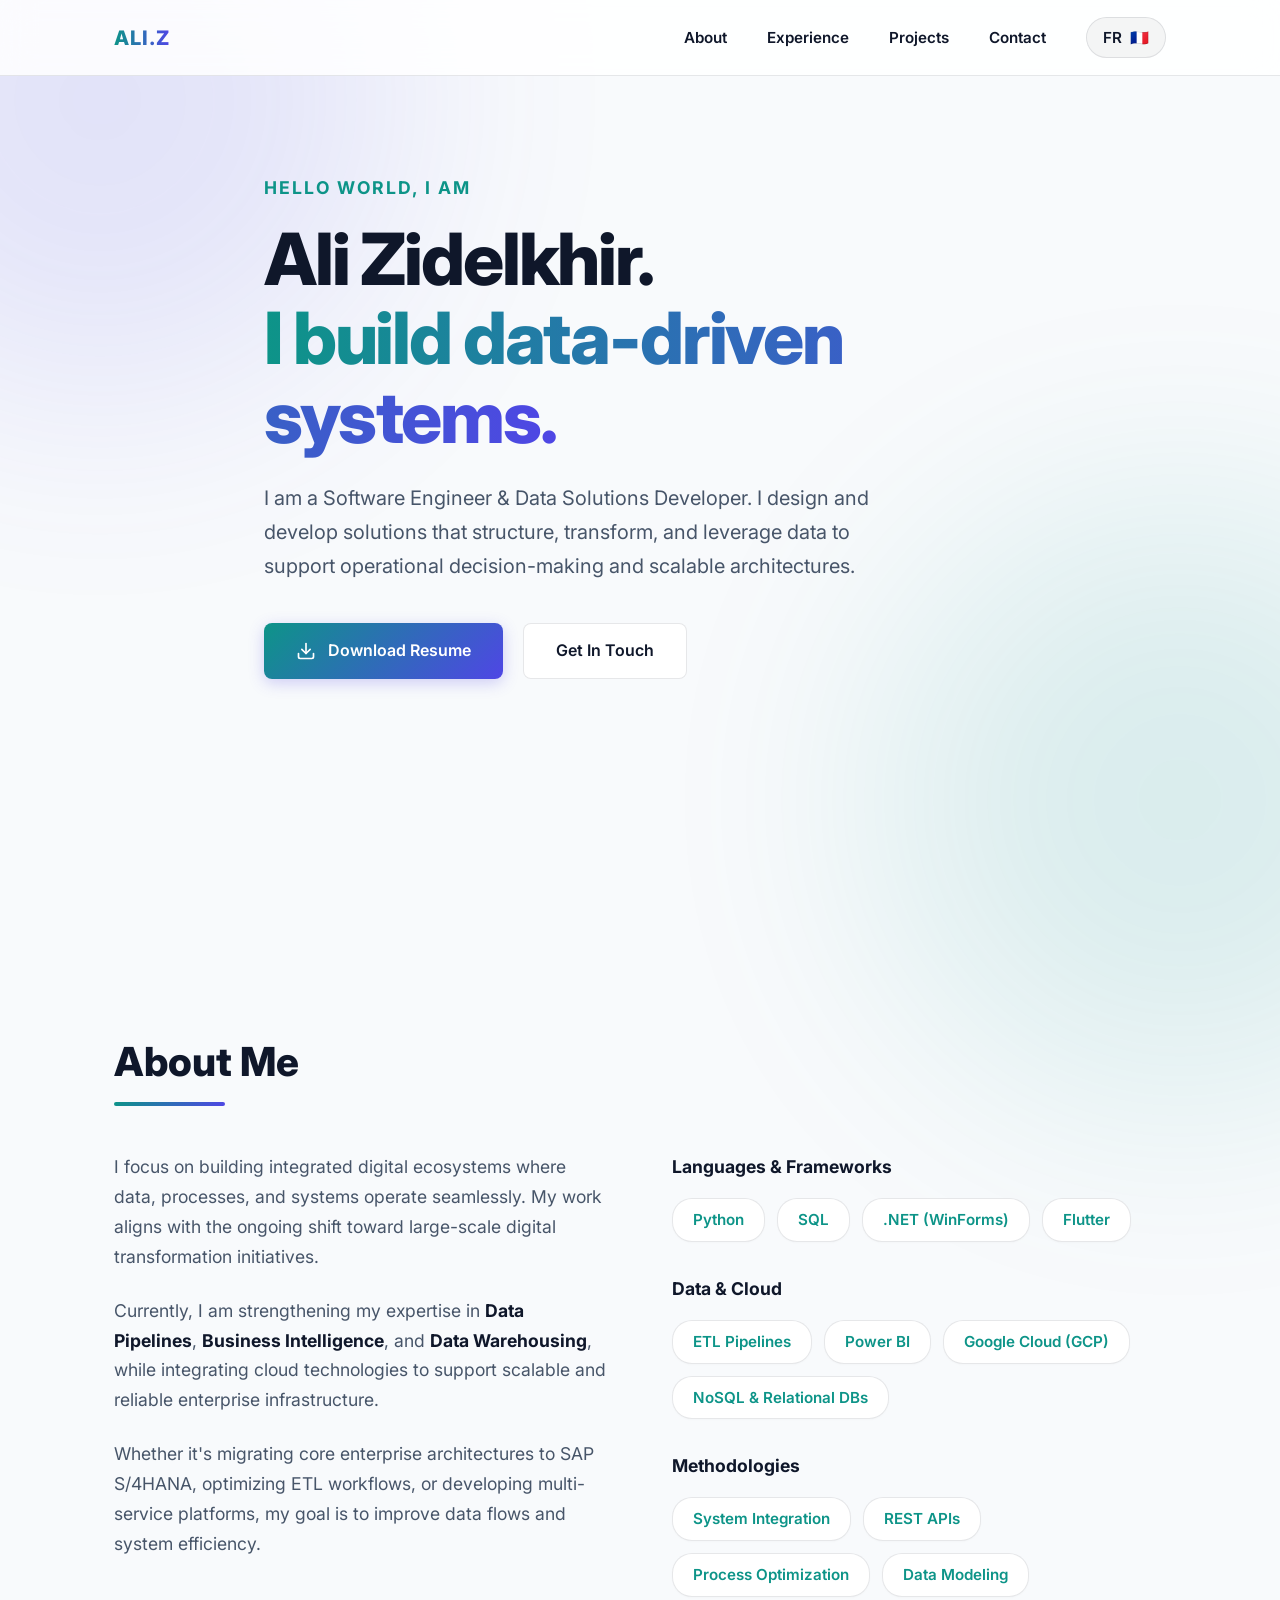
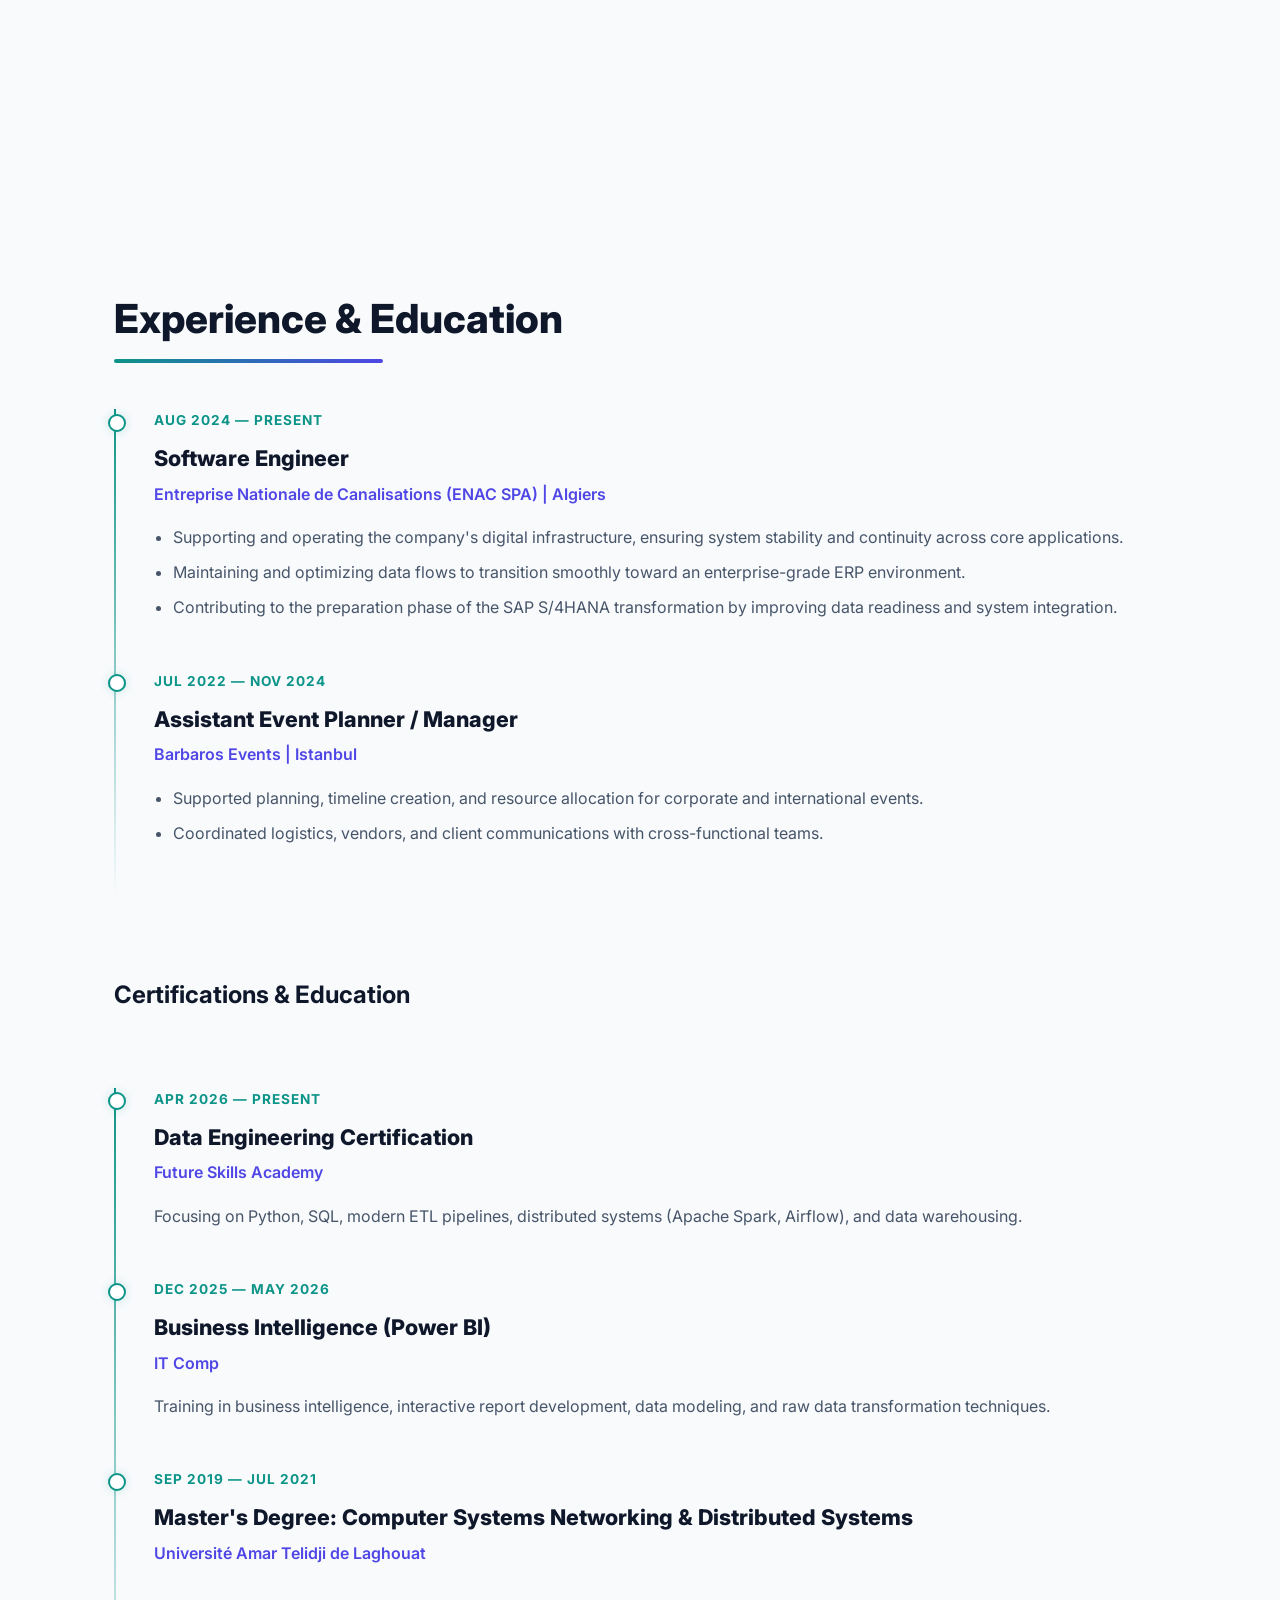
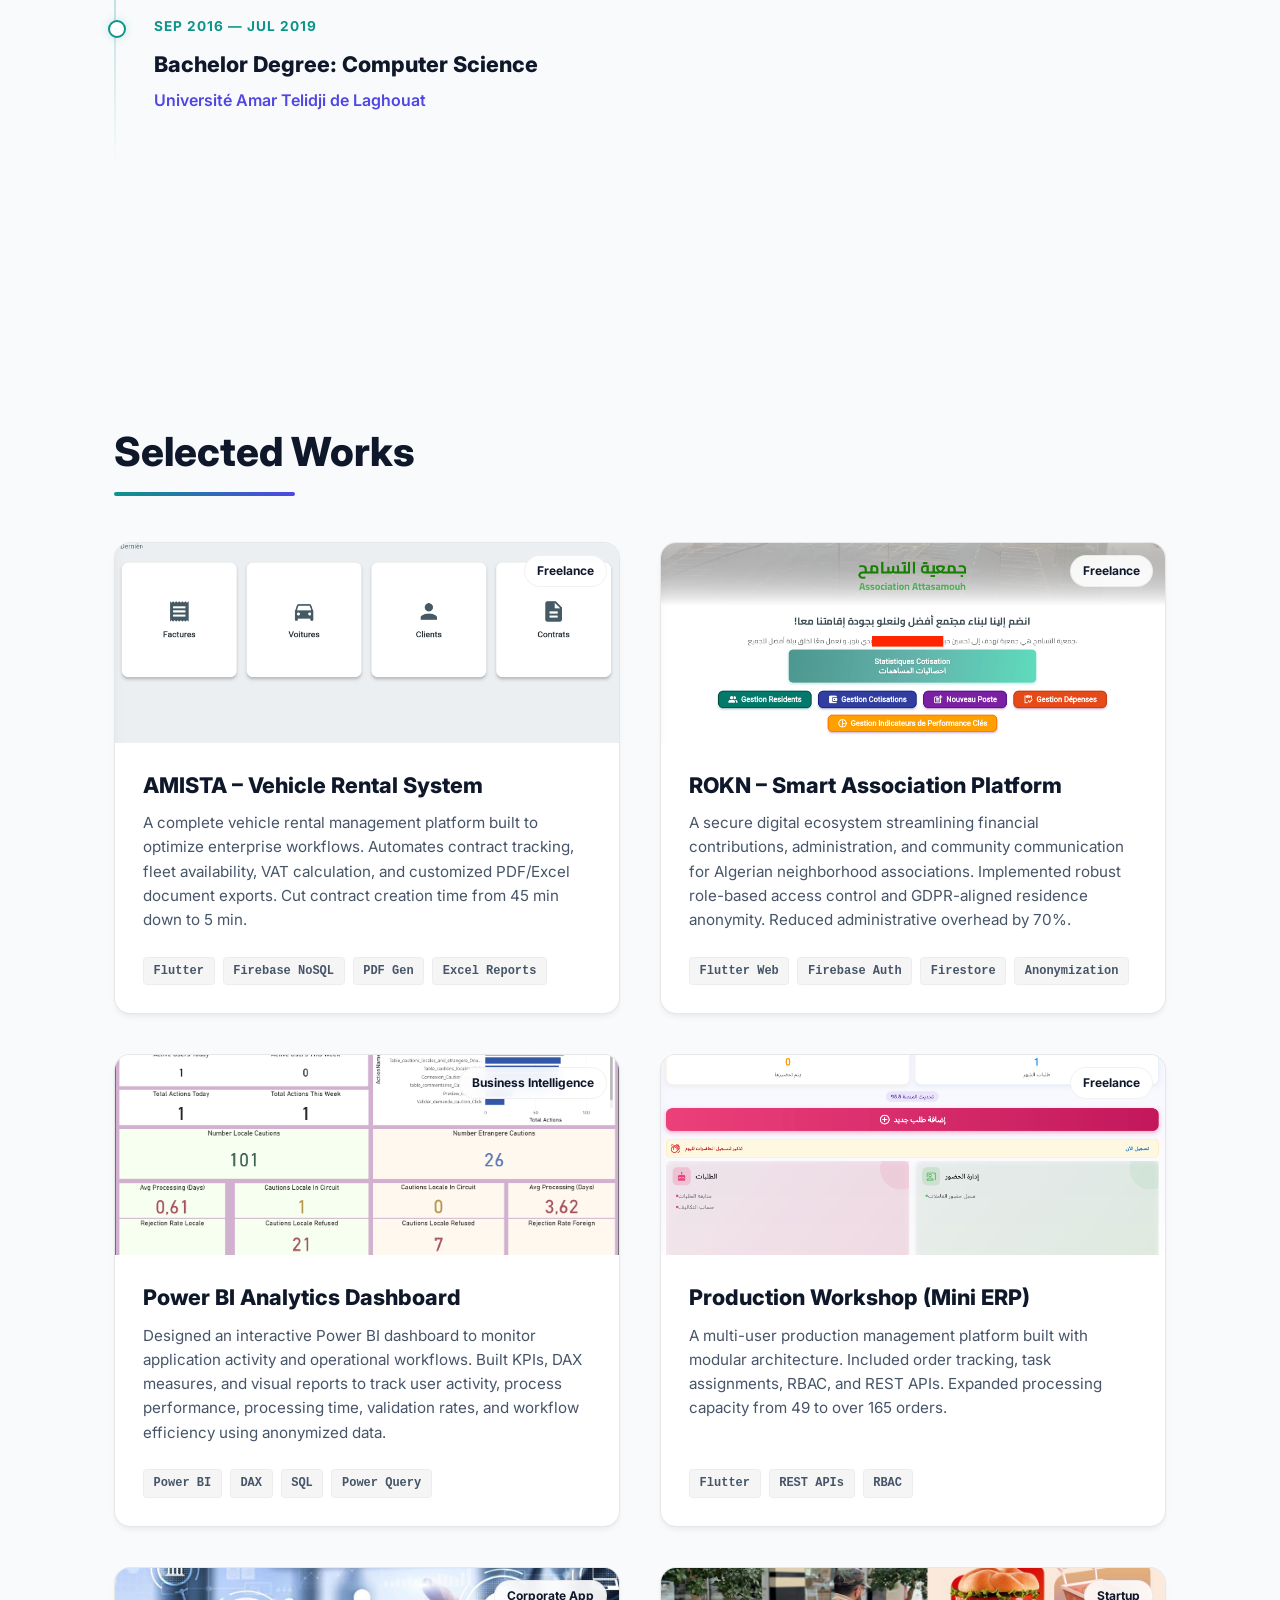
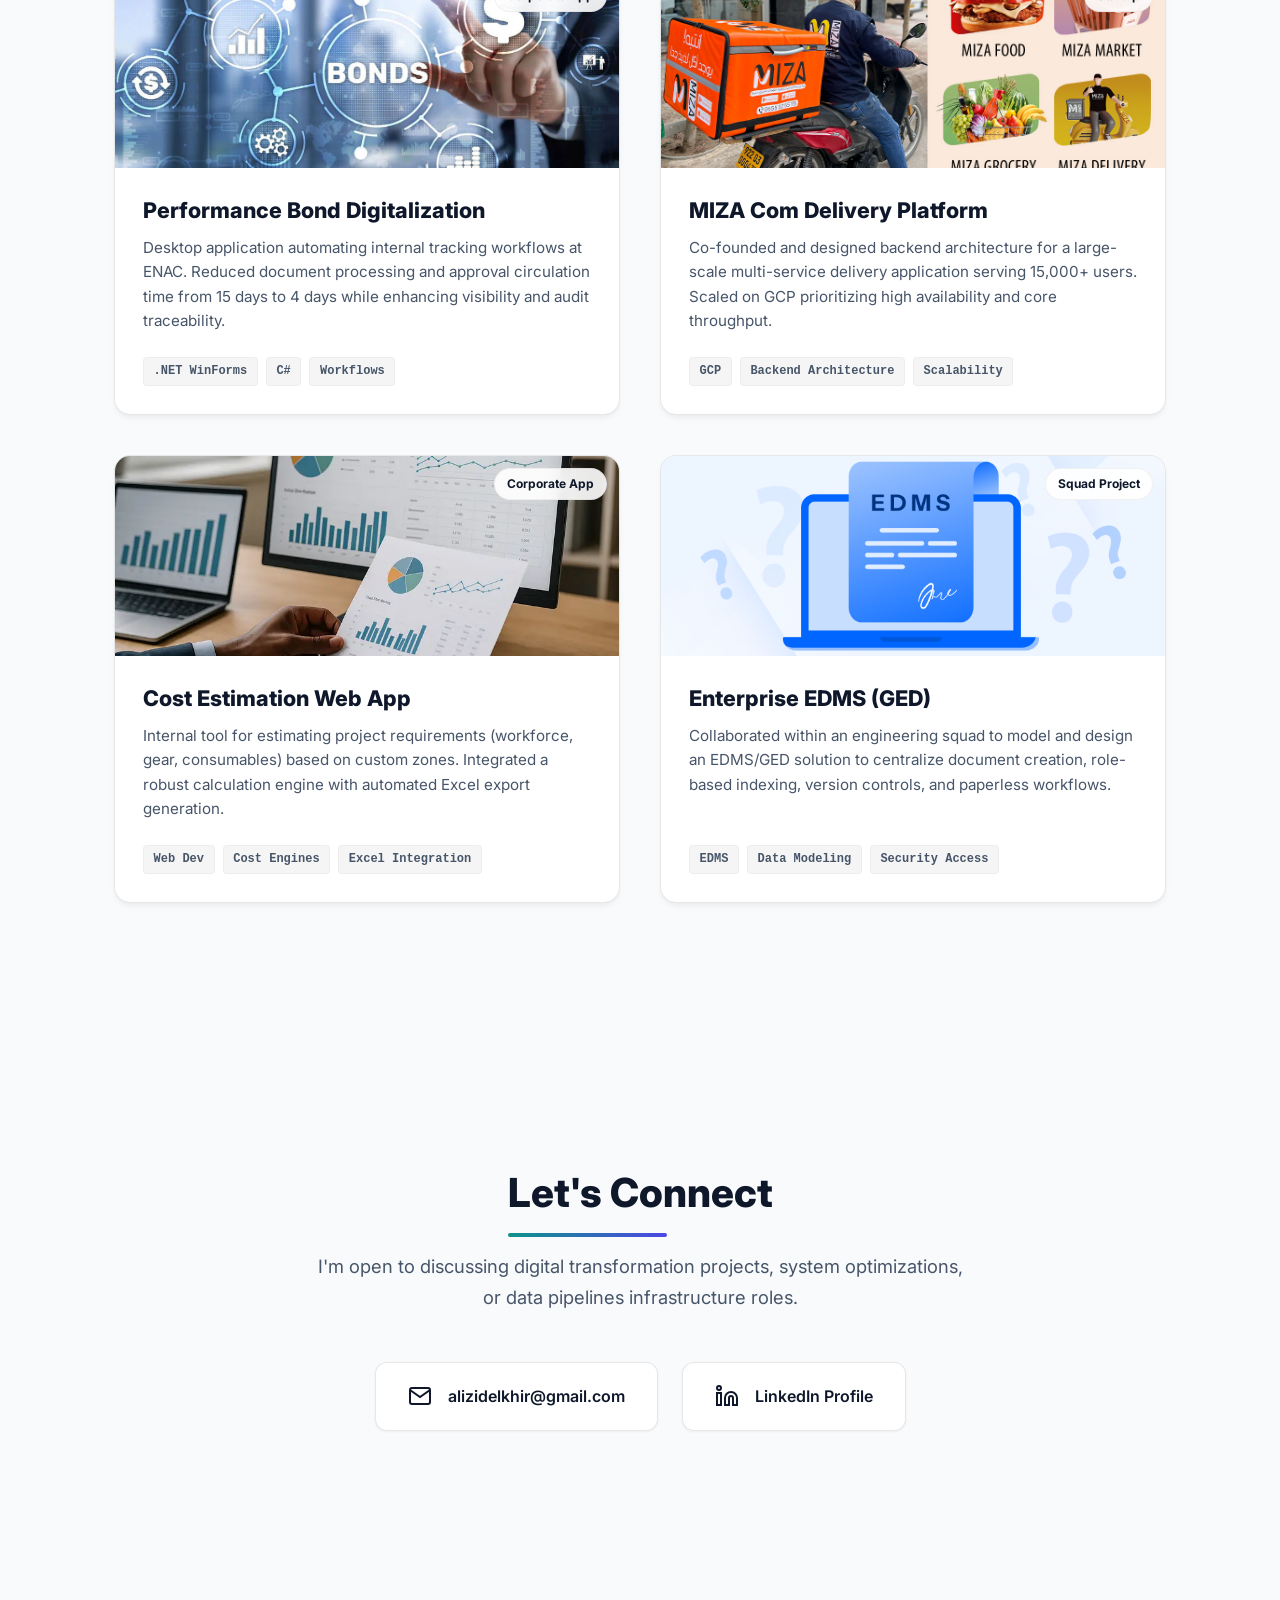
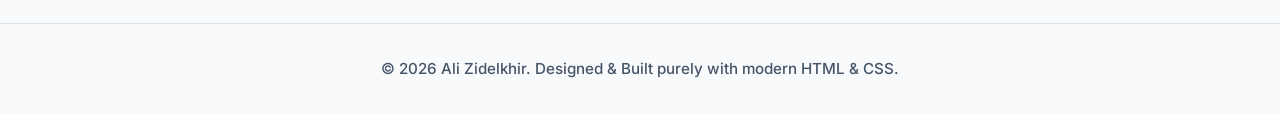
==== commit 2be34286: ". Replaced the image source for the Power BI project card." ====
--- a/index.html
+++ b/index.html
@@ -207,7 +207,7 @@
                 <div class="project-card">
                     <div class="project-img-container">
                         <span class="badge-type">Business Intelligence</span>
-                        <img src="assets/bi1.jpg" alt="Power BI Analytics Dashboard" class="project-img">
+                        <img src="assets/bi.png" alt="Power BI Analytics Dashboard" class="project-img">
                     </div>
                     <div class="project-card-body">
                         <h3 class="project-title">Power BI Analytics Dashboard</h3>
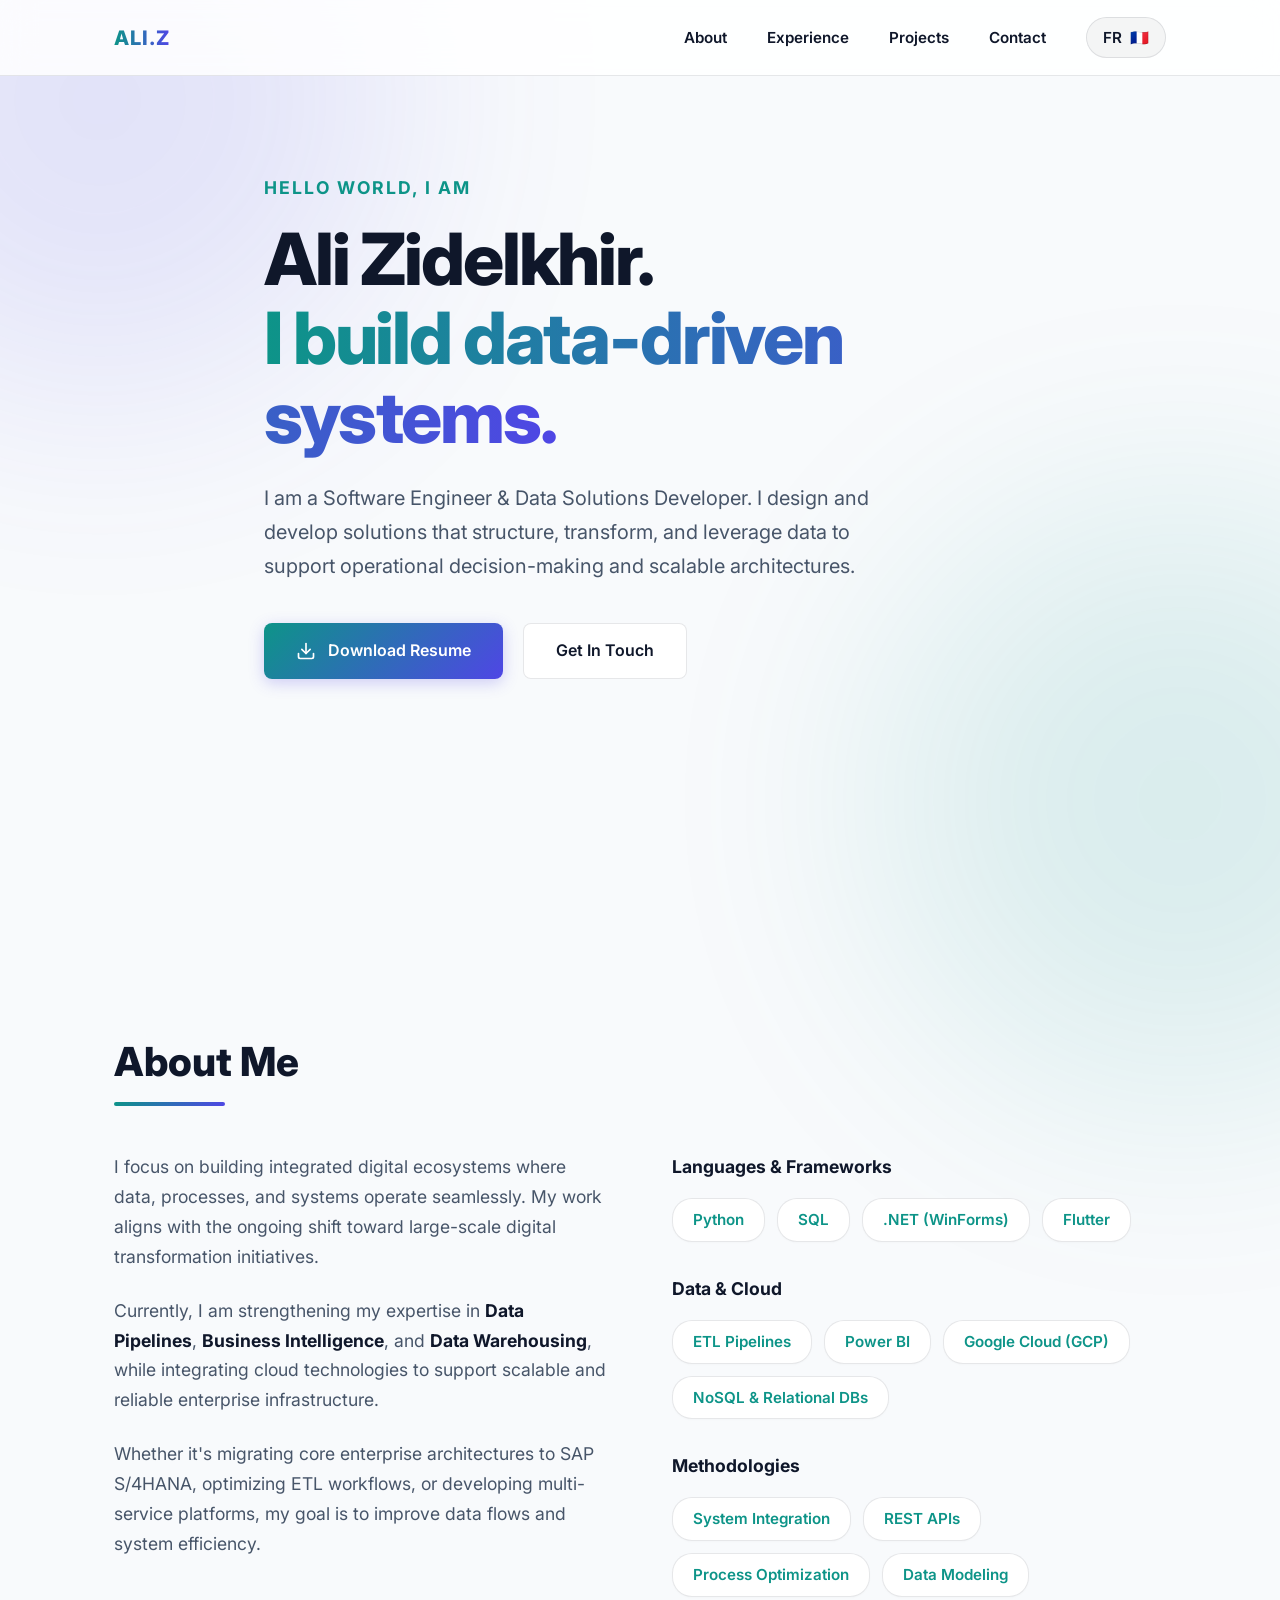
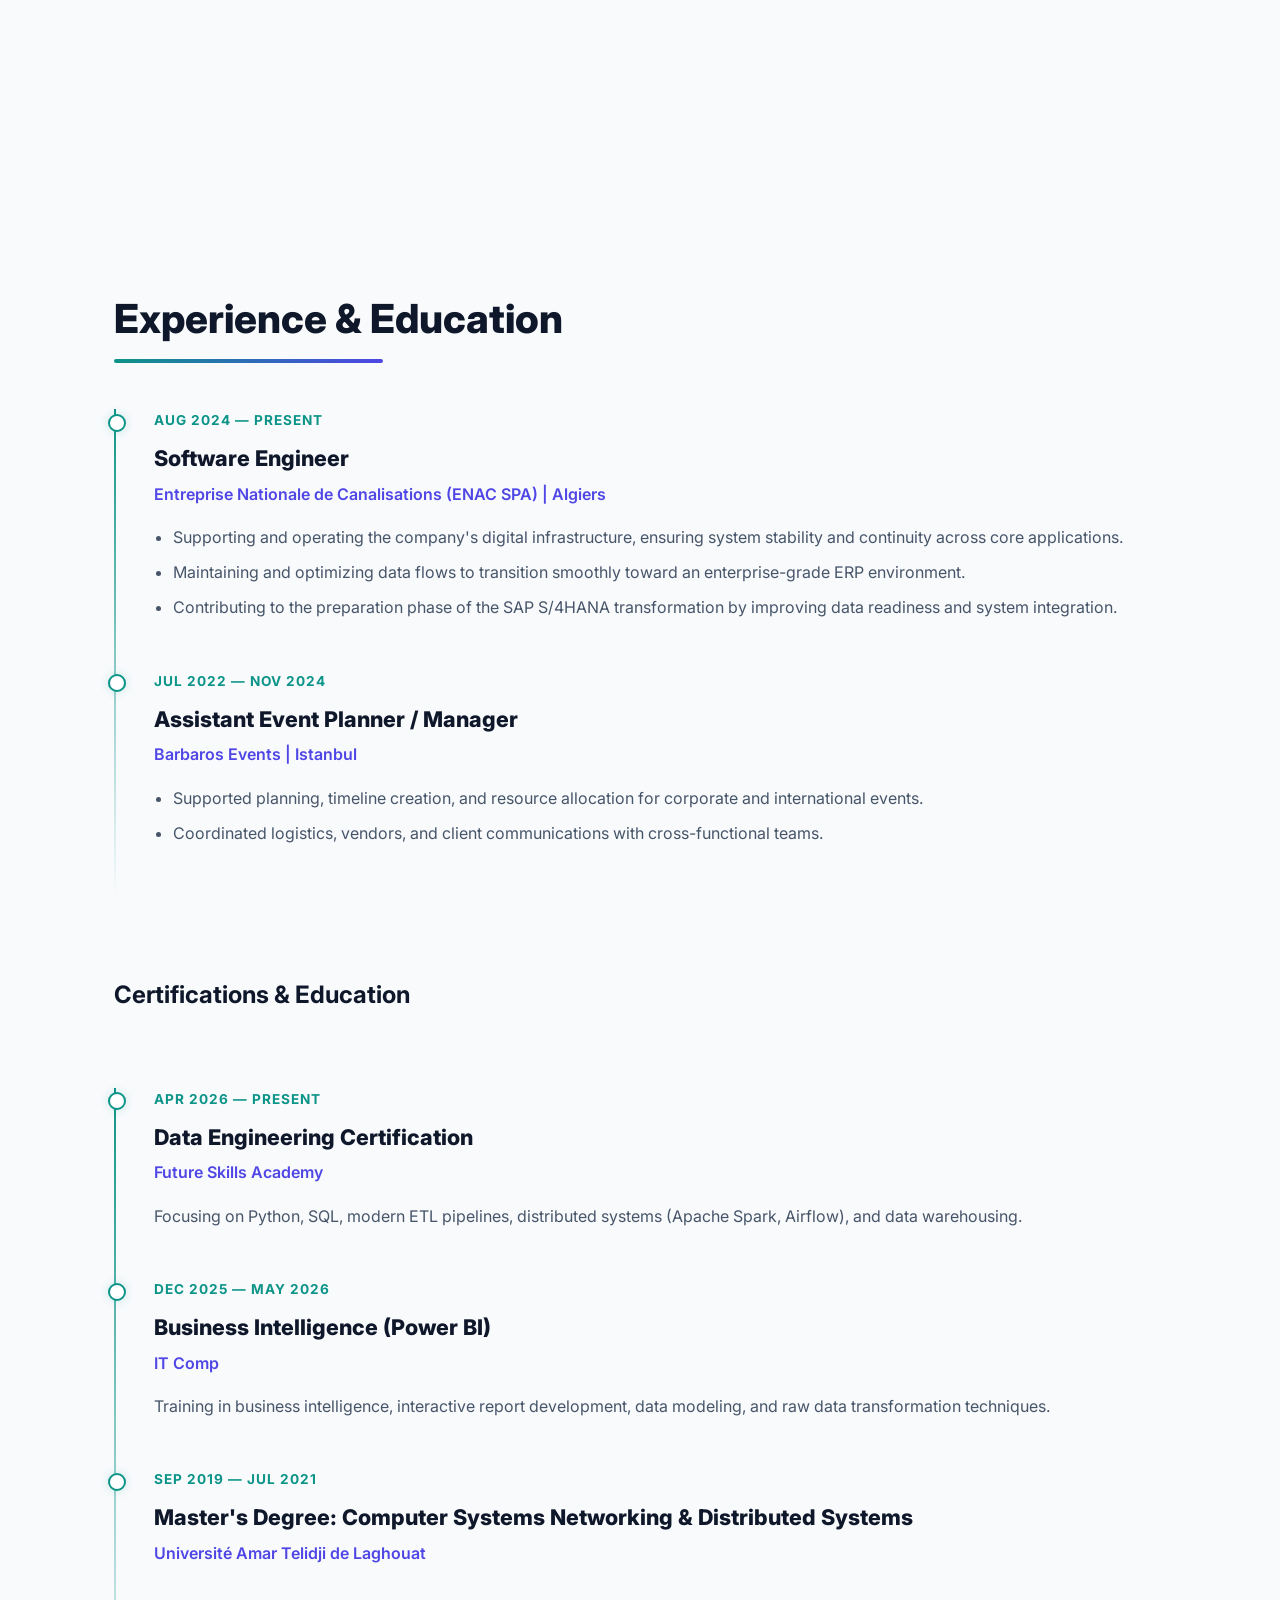
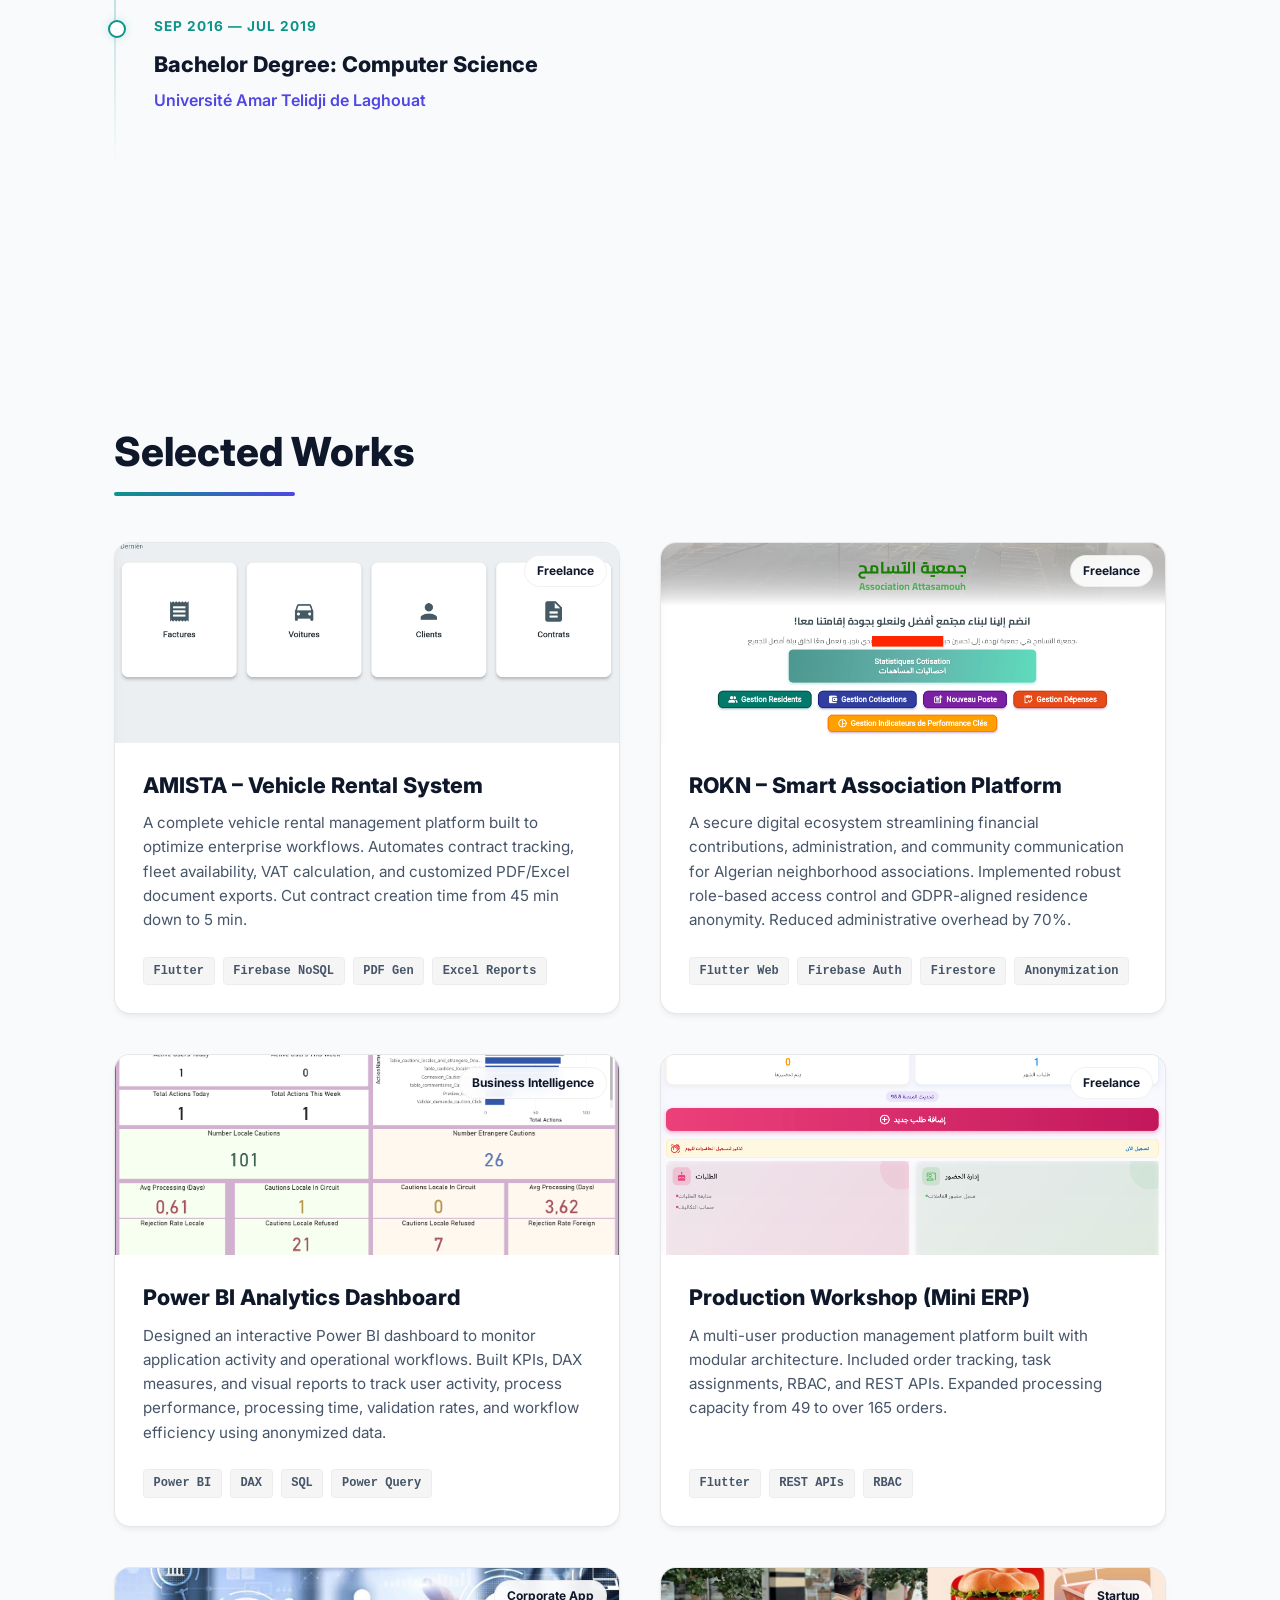
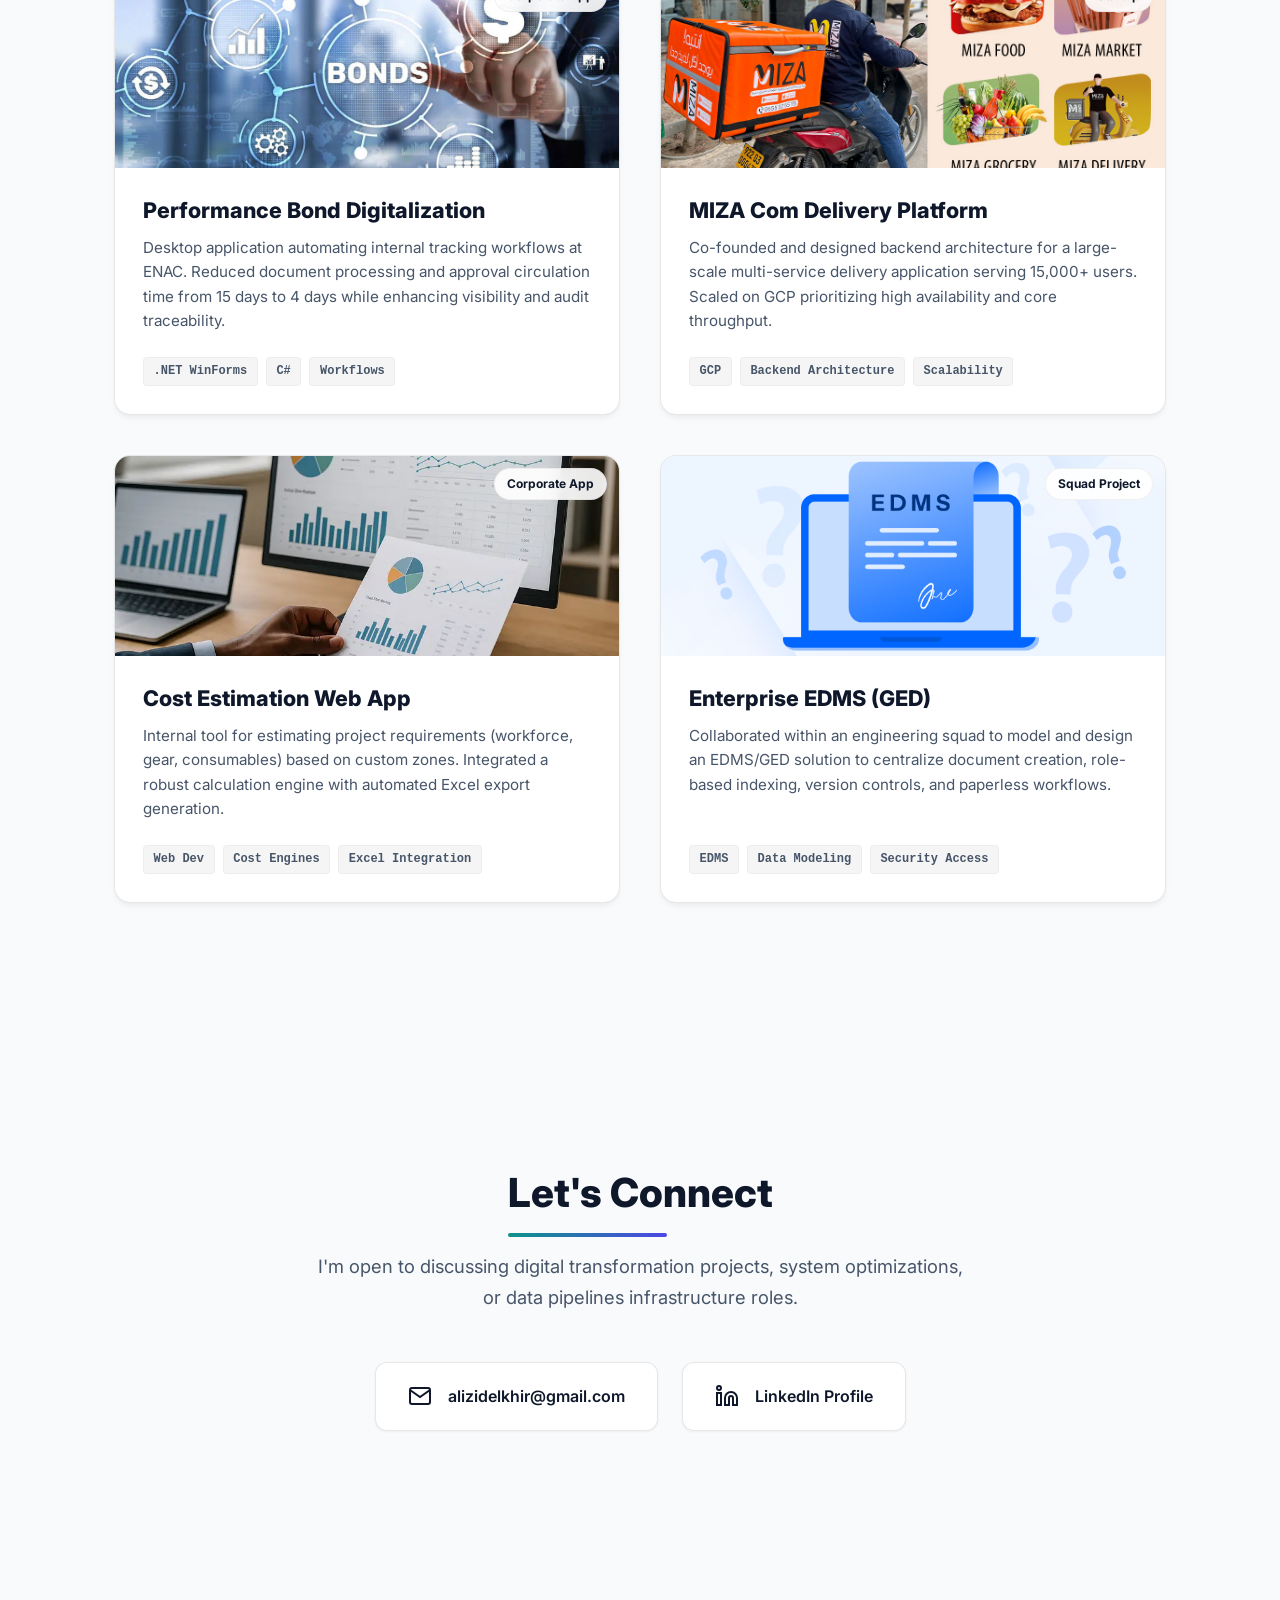
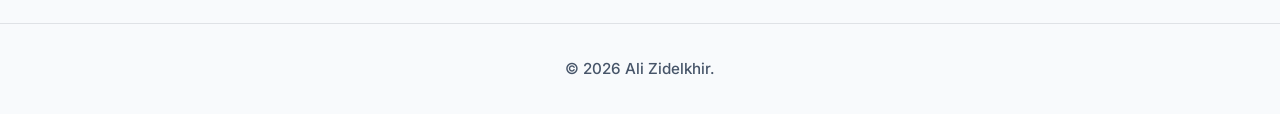
==== commit ecdd0d35: "." ====
--- a/index.html
+++ b/index.html
@@ -324,7 +324,7 @@
 
     <footer>
         <div class="container">
-            <p>&copy; 2026 Ali Zidelkhir. Designed & Built purely with modern HTML & CSS.</p>
+            <p>&copy; 2026 Ali Zidelkhir.</p>
         </div>
     </footer>
 
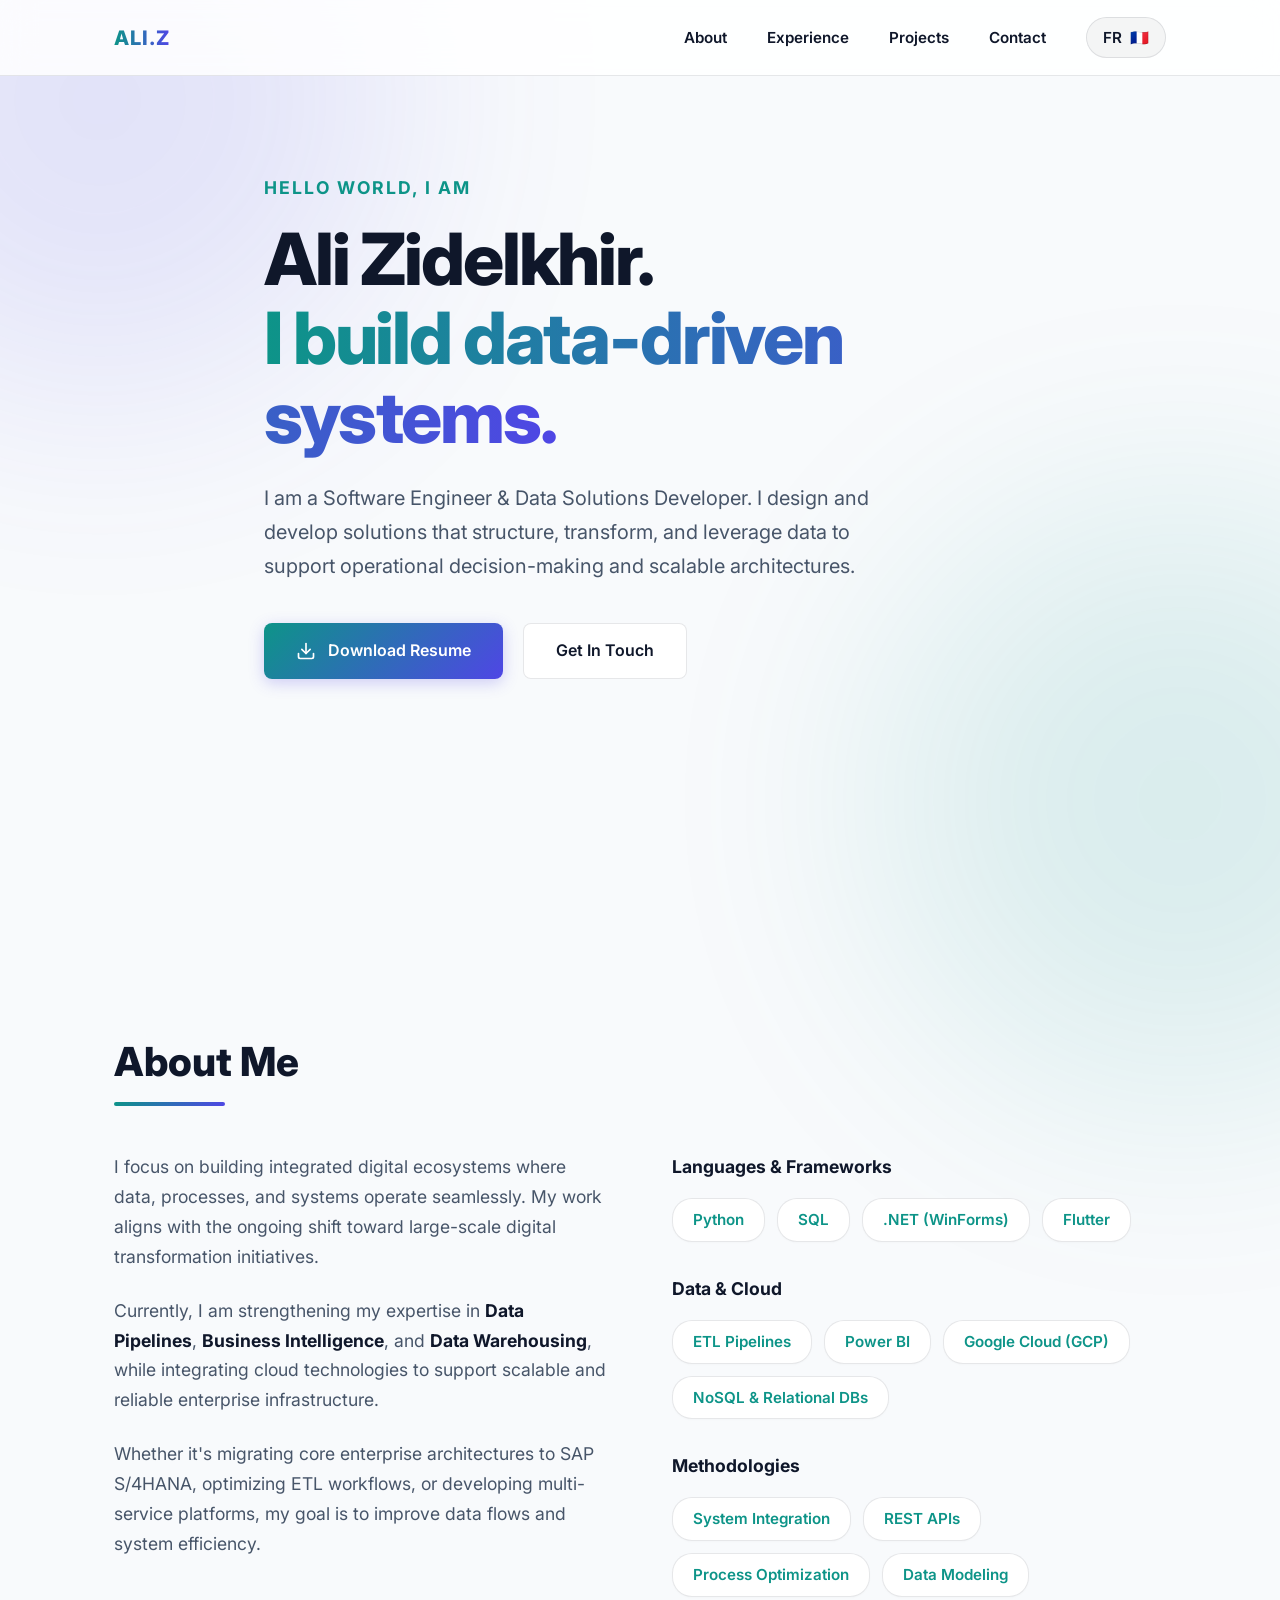
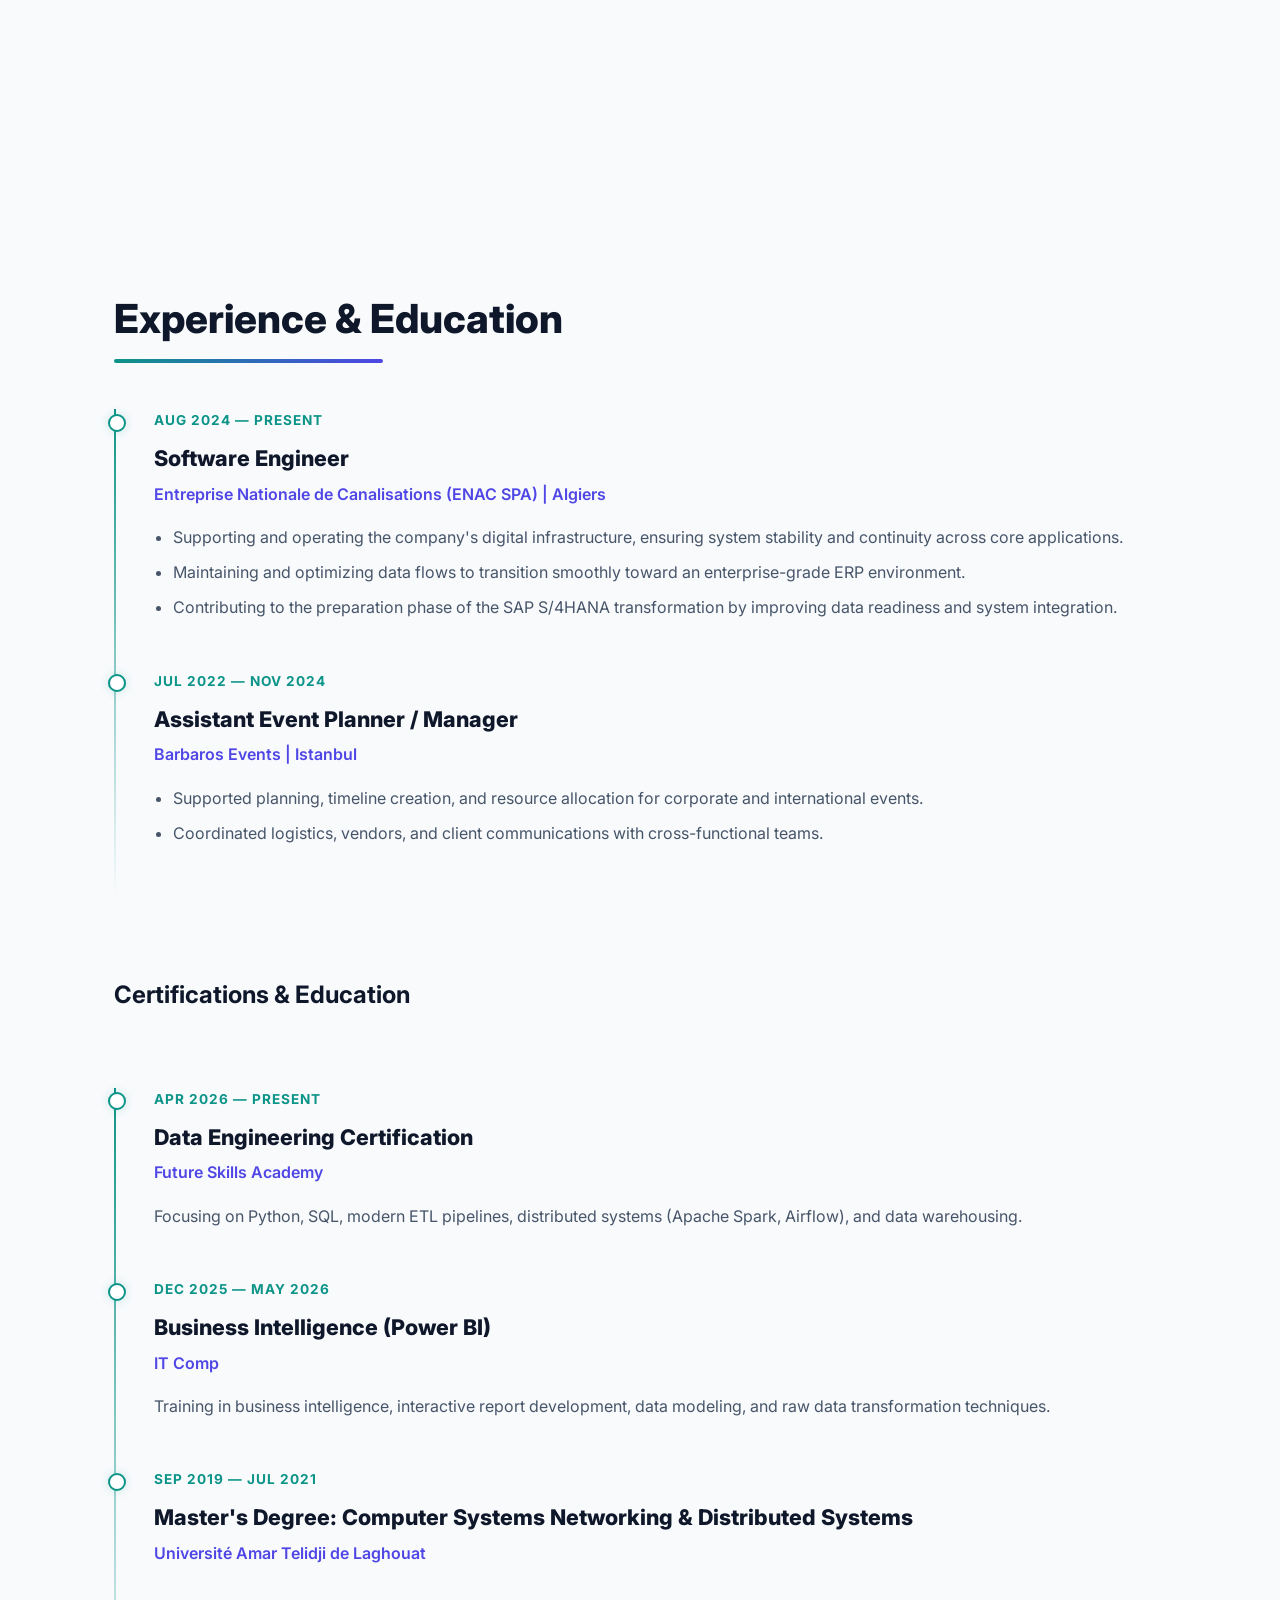
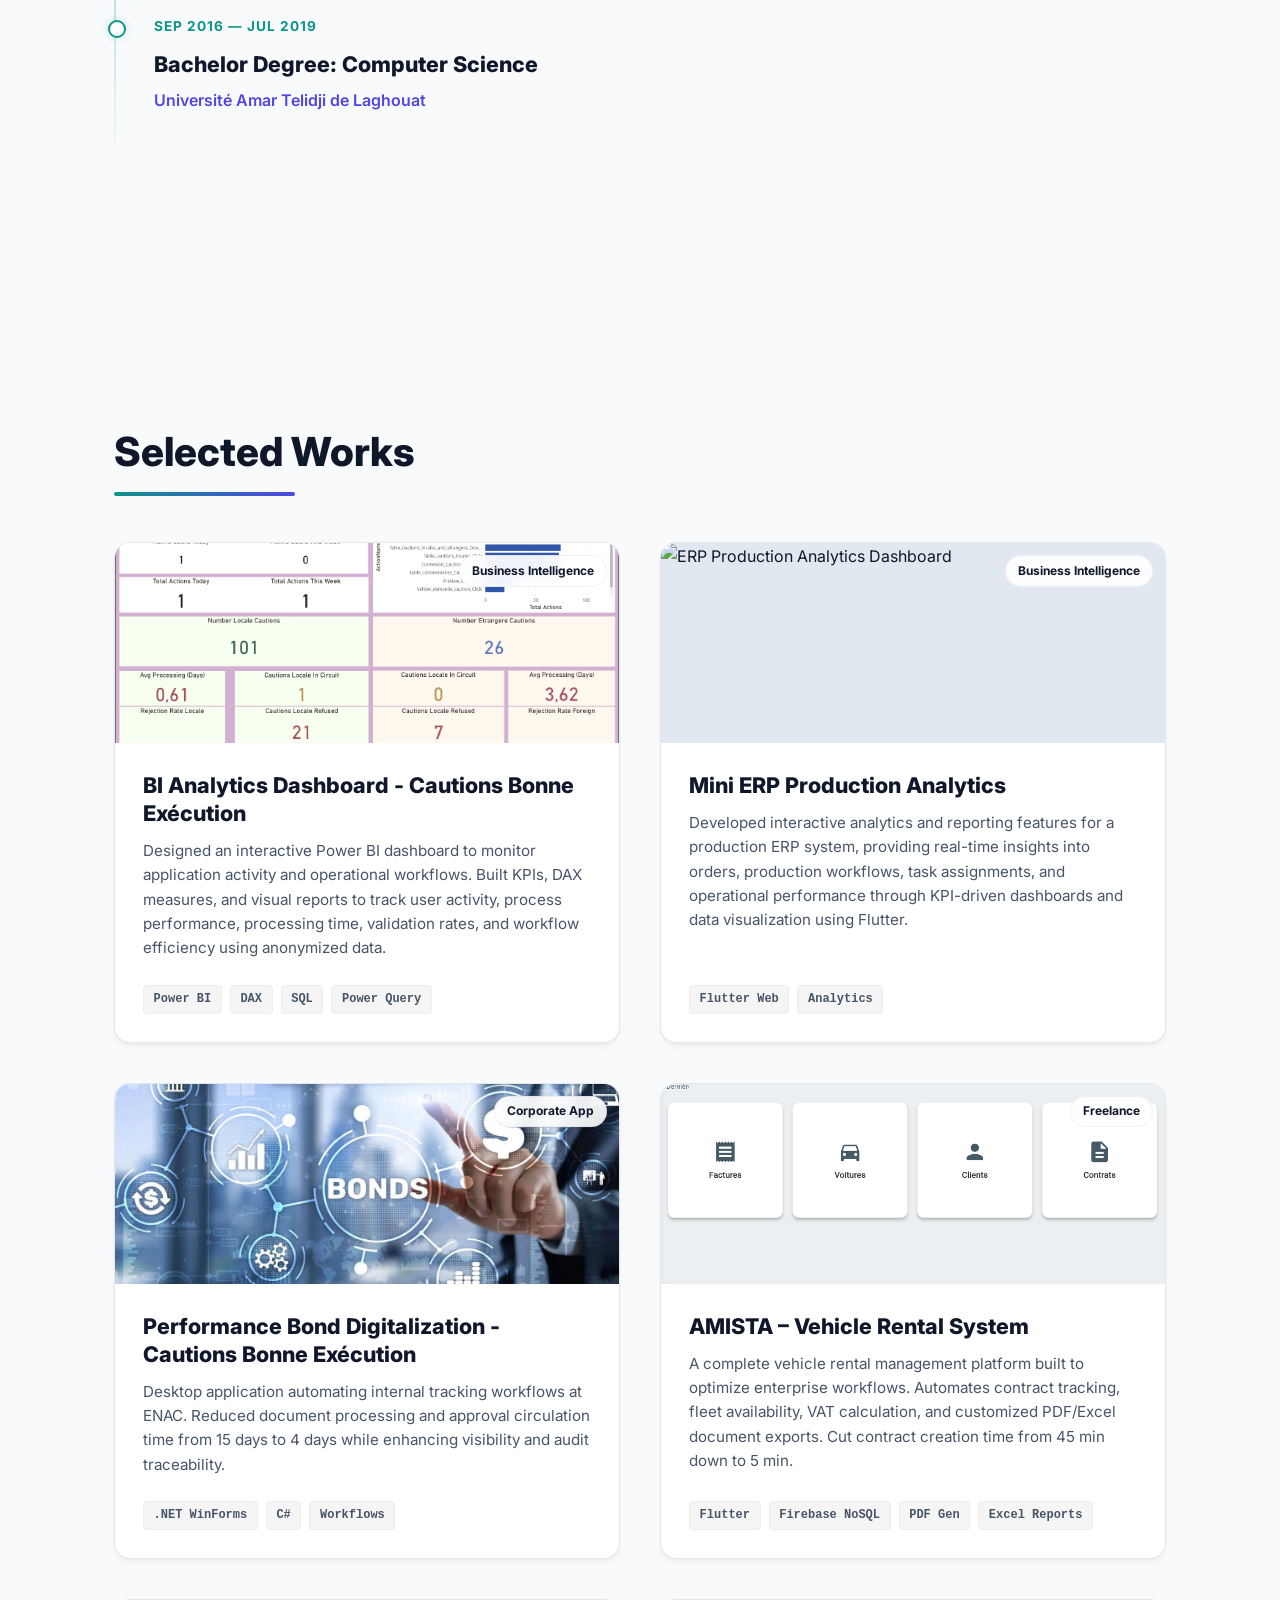
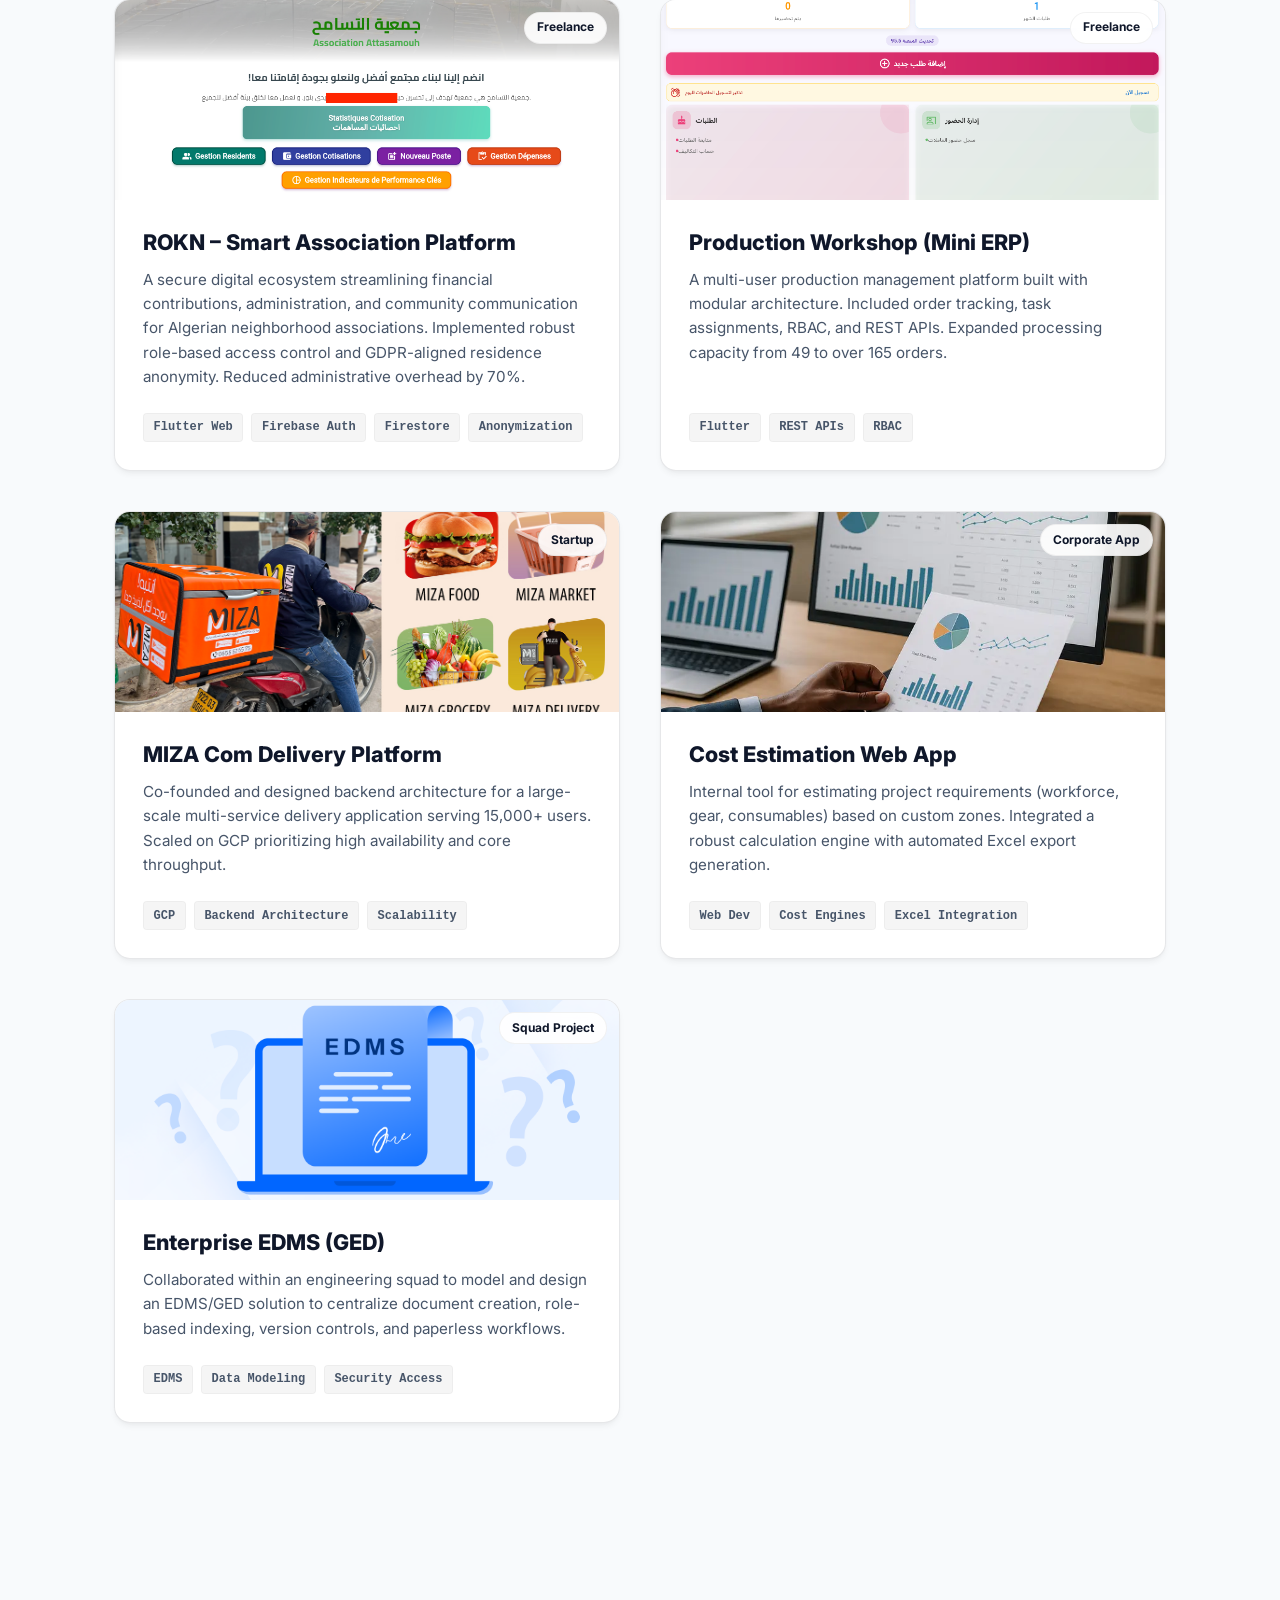
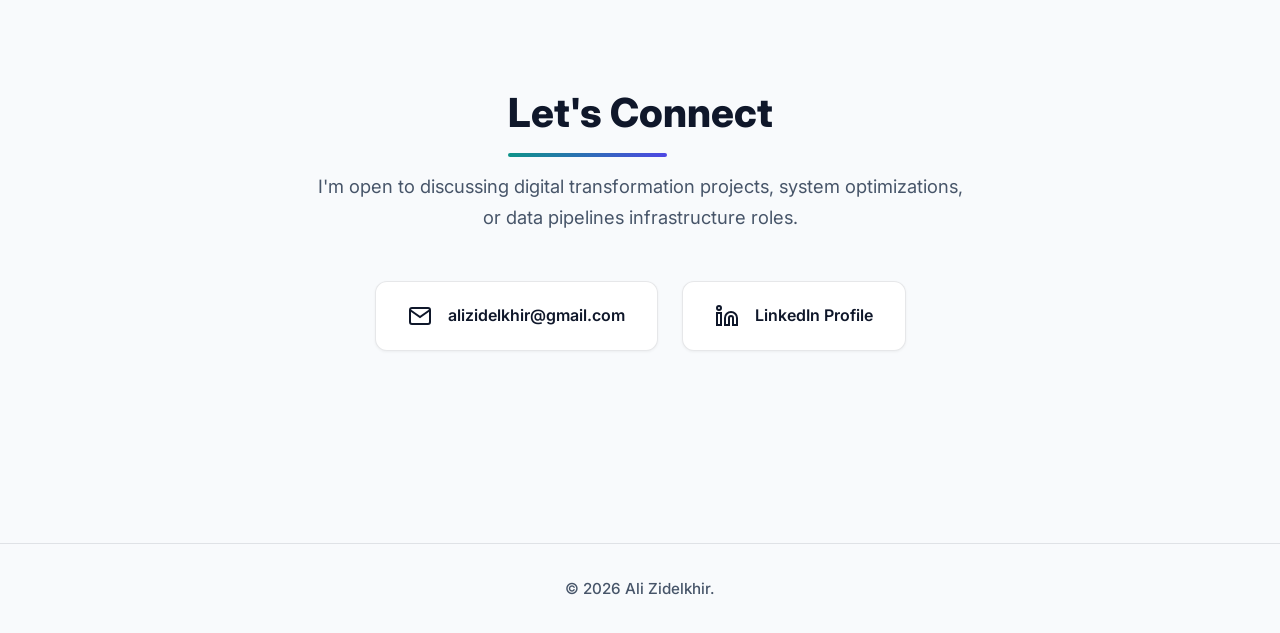
==== commit 31243baa: "." ====
--- a/index.html
+++ b/index.html
@@ -174,35 +174,6 @@
             
             <div class="projects-grid">
                 
-                <!-- Project: AMISTA (New Freelance & Prize Winning) -->
-                <div class="project-card">
-                    <div class="project-img-container"> 
-                        <span class="badge-type">Freelance</span>
-                        <img src="assets/amis.jpg" alt="AMISTA vehicle management platform" class="project-img">
-                    </div>
-                    <div class="project-card-body">
-                        <h3 class="project-title">AMISTA – Vehicle Rental System</h3>
-                        <p class="project-desc">A complete vehicle rental management platform built to optimize enterprise workflows. Automates contract tracking, fleet availability, VAT calculation, and customized PDF/Excel document exports. Cut contract creation time from 45 min down to 5 min.</p>
-                        <div class="project-tech">
-                            <span>Flutter</span> <span>Firebase NoSQL</span> <span>PDF Gen</span> <span>Excel Reports</span>
-                        </div>
-                    </div>
-                </div>
-
-                <!-- Project: ROKN (New Freelance & Prize Winning) -->
-                <div class="project-card">
-                    <div class="project-img-container"> 
-                        <span class="badge-type">Freelance</span>
-                        <img src="assets/rokn.jpg" alt="ROKN neighborhood association management platform" class="project-img">
-                    </div>
-                    <div class="project-card-body">
-                        <h3 class="project-title">ROKN – Smart Association Platform</h3>
-                        <p class="project-desc">A secure digital ecosystem streamlining financial contributions, administration, and community communication for Algerian neighborhood associations. Implemented robust role-based access control and GDPR-aligned residence anonymity. Reduced administrative overhead by 70%.</p>
-                        <div class="project-tech">
-                            <span>Flutter Web</span> <span>Firebase Auth</span> <span>Firestore</span> <span>Anonymization</span>
-                        </div>
-                    </div>
-                </div>
                 <!-- Project: Power BI Analytics Dashboard -->
                 <div class="project-card">
                     <div class="project-img-container">
@@ -210,7 +181,7 @@
                         <img src="assets/bi.png" alt="Power BI Analytics Dashboard" class="project-img">
                     </div>
                     <div class="project-card-body">
-                        <h3 class="project-title">Power BI Analytics Dashboard</h3>
+                        <h3 class="project-title">BI Analytics Dashboard - Cautions Bonne Exécution</h3>
                         <p class="project-desc">
                             Designed an interactive Power BI dashboard to monitor application activity and operational workflows. Built KPIs, DAX measures, and visual reports to track user activity, process performance, processing time, validation rates, and workflow efficiency using anonymized data.
                         </p>
@@ -222,6 +193,68 @@
                         </div>
                     </div>
                 </div>
+                
+                <!-- Project: ERP Production Analytics -->
+                <div class="project-card">
+                    <div class="project-img-container">
+                        <span class="badge-type">Business Intelligence</span>
+                        <img src="assets/erp.png" alt="ERP Production Analytics Dashboard" class="project-img">
+                    </div>
+                    <div class="project-card-body">
+                        <h3 class="project-title">Mini ERP Production Analytics</h3>
+                        <p class="project-desc">
+                            Developed interactive analytics and reporting features for a production ERP system, providing real-time insights into orders, production workflows, task assignments, and operational performance through KPI-driven dashboards and data visualization using Flutter.
+                        </p>
+                        <div class="project-tech"> 
+                            <span>Flutter Web</span>  
+                            <span>Analytics</span>
+                        </div>
+                    </div>
+                </div>
+
+                <!-- Project 2: Performance Bond -->
+                <div class="project-card">
+                    <div class="project-img-container">
+                        <span class="badge-type">Corporate App</span>
+                        <img src="assets/caution.jpg" alt="Performance Bond Digitalization App" class="project-img">
+                    </div>
+                    <div class="project-card-body">
+                        <h3 class="project-title">Performance Bond Digitalization -  Cautions Bonne Exécution</h3>
+                        <p class="project-desc">Desktop application automating internal tracking workflows at ENAC. Reduced document processing and approval circulation time from 15 days to 4 days while enhancing visibility and audit traceability.</p>
+                        <div class="project-tech">
+                            <span>.NET WinForms</span> <span>C#</span> <span>Workflows</span>
+                        </div>
+                    </div>
+                </div>
+                <!-- Project: AMISTA (New Freelance & Prize Winning) -->
+                <div class="project-card">
+                    <div class="project-img-container"> 
+                        <span class="badge-type">Freelance</span>
+                        <img src="assets/amis.jpg" alt="AMISTA vehicle management platform" class="project-img">
+                    </div>
+                    <div class="project-card-body">
+                        <h3 class="project-title">AMISTA – Vehicle Rental System</h3>
+                        <p class="project-desc">A complete vehicle rental management platform built to optimize enterprise workflows. Automates contract tracking, fleet availability, VAT calculation, and customized PDF/Excel document exports. Cut contract creation time from 45 min down to 5 min.</p>
+                        <div class="project-tech">
+                            <span>Flutter</span> <span>Firebase NoSQL</span> <span>PDF Gen</span> <span>Excel Reports</span>
+                        </div>
+                    </div>
+                </div>
+
+                <!-- Project: ROKN (New Freelance & Prize Winning) -->
+                <div class="project-card">
+                    <div class="project-img-container"> 
+                        <span class="badge-type">Freelance</span>
+                        <img src="assets/rokn.jpg" alt="ROKN neighborhood association management platform" class="project-img">
+                    </div>
+                    <div class="project-card-body">
+                        <h3 class="project-title">ROKN – Smart Association Platform</h3>
+                        <p class="project-desc">A secure digital ecosystem streamlining financial contributions, administration, and community communication for Algerian neighborhood associations. Implemented robust role-based access control and GDPR-aligned residence anonymity. Reduced administrative overhead by 70%.</p>
+                        <div class="project-tech">
+                            <span>Flutter Web</span> <span>Firebase Auth</span> <span>Firestore</span> <span>Anonymization</span>
+                        </div>
+                    </div>
+                </div>
                 <!-- Project 1: Production Workshop -->
                 <div class="project-card">
                     <div class="project-img-container">
@@ -233,21 +266,6 @@
                         <p class="project-desc">A multi-user production management platform built with modular architecture. Included order tracking, task assignments, RBAC, and REST APIs. Expanded processing capacity from 49 to over 165 orders.</p>
                         <div class="project-tech">
                             <span>Flutter</span> <span>REST APIs</span> <span>RBAC</span>
-                        </div>
-                    </div>
-                </div>
-
-                <!-- Project 2: Performance Bond -->
-                <div class="project-card">
-                    <div class="project-img-container">
-                        <span class="badge-type">Corporate App</span>
-                        <img src="assets/caution.jpg" alt="Performance Bond Digitalization App" class="project-img">
-                    </div>
-                    <div class="project-card-body">
-                        <h3 class="project-title">Performance Bond Digitalization</h3>
-                        <p class="project-desc">Desktop application automating internal tracking workflows at ENAC. Reduced document processing and approval circulation time from 15 days to 4 days while enhancing visibility and audit traceability.</p>
-                        <div class="project-tech">
-                            <span>.NET WinForms</span> <span>C#</span> <span>Workflows</span>
                         </div>
                     </div>
                 </div>
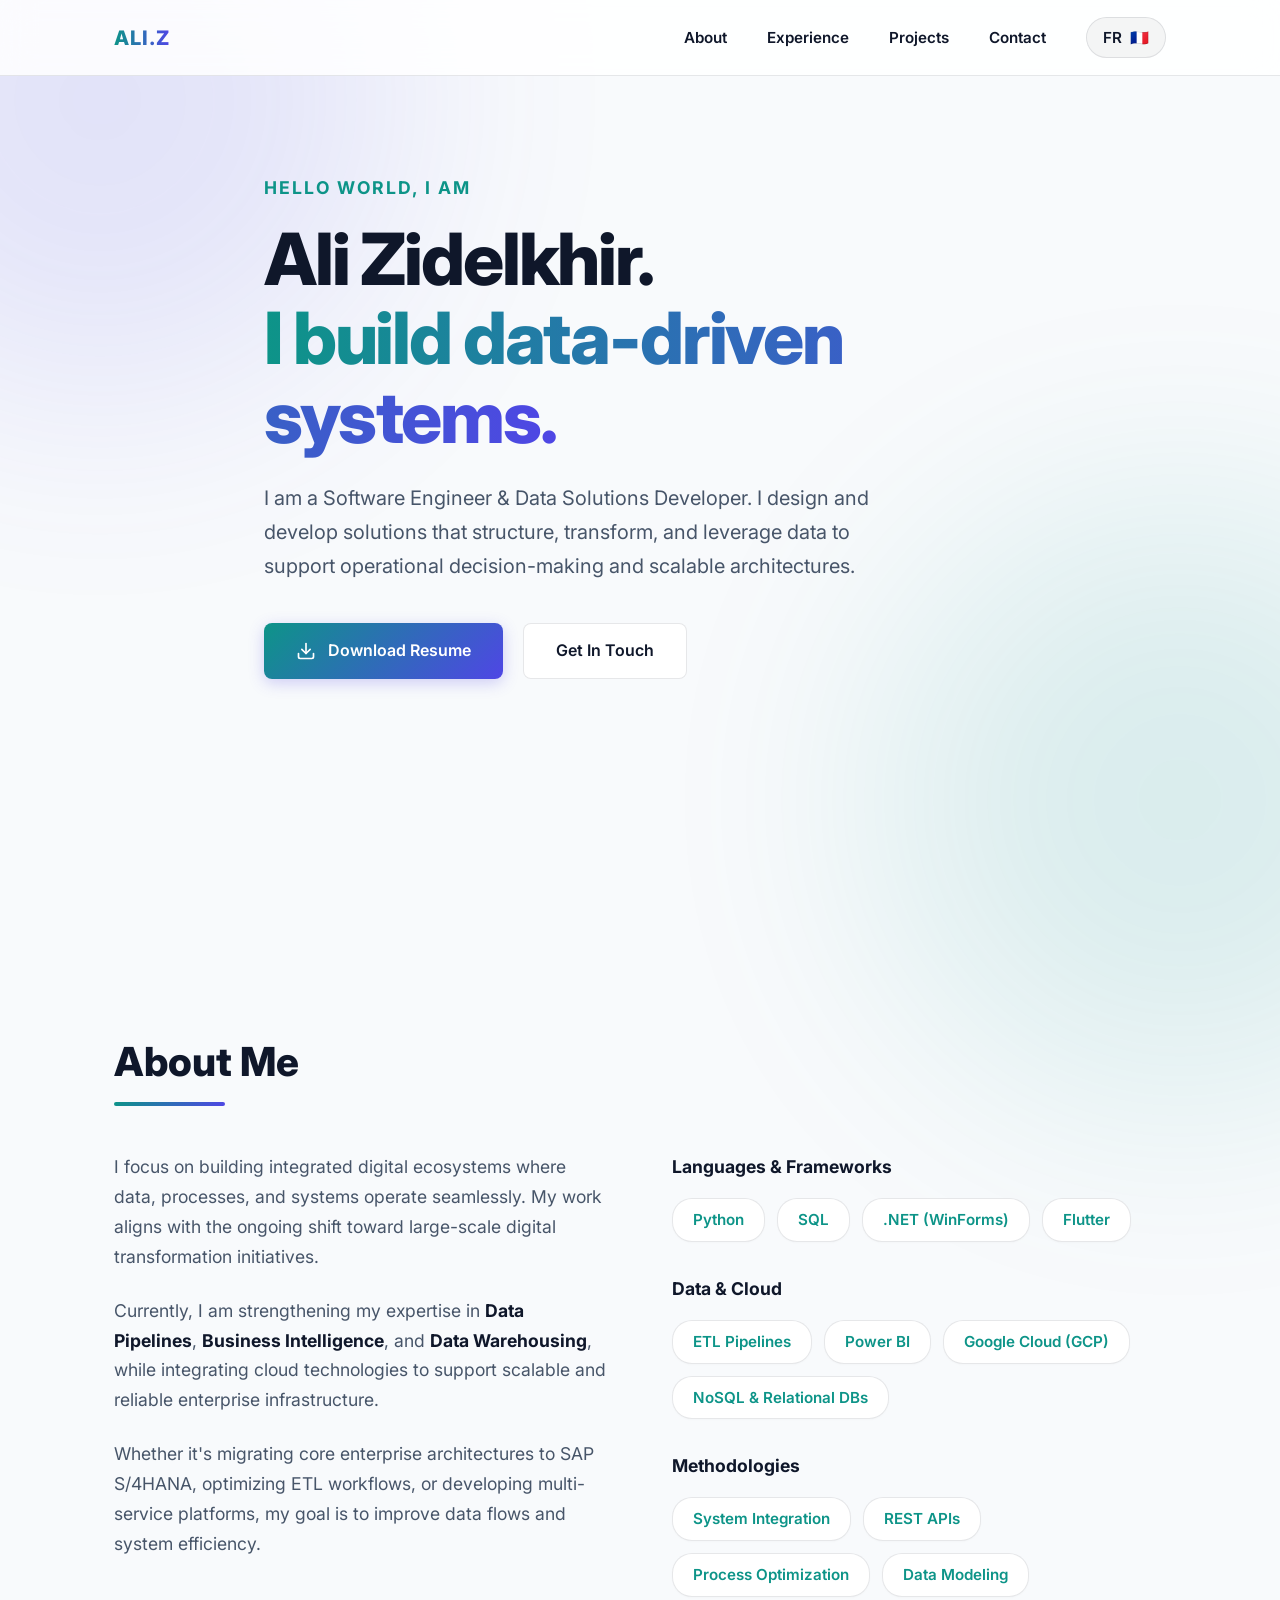
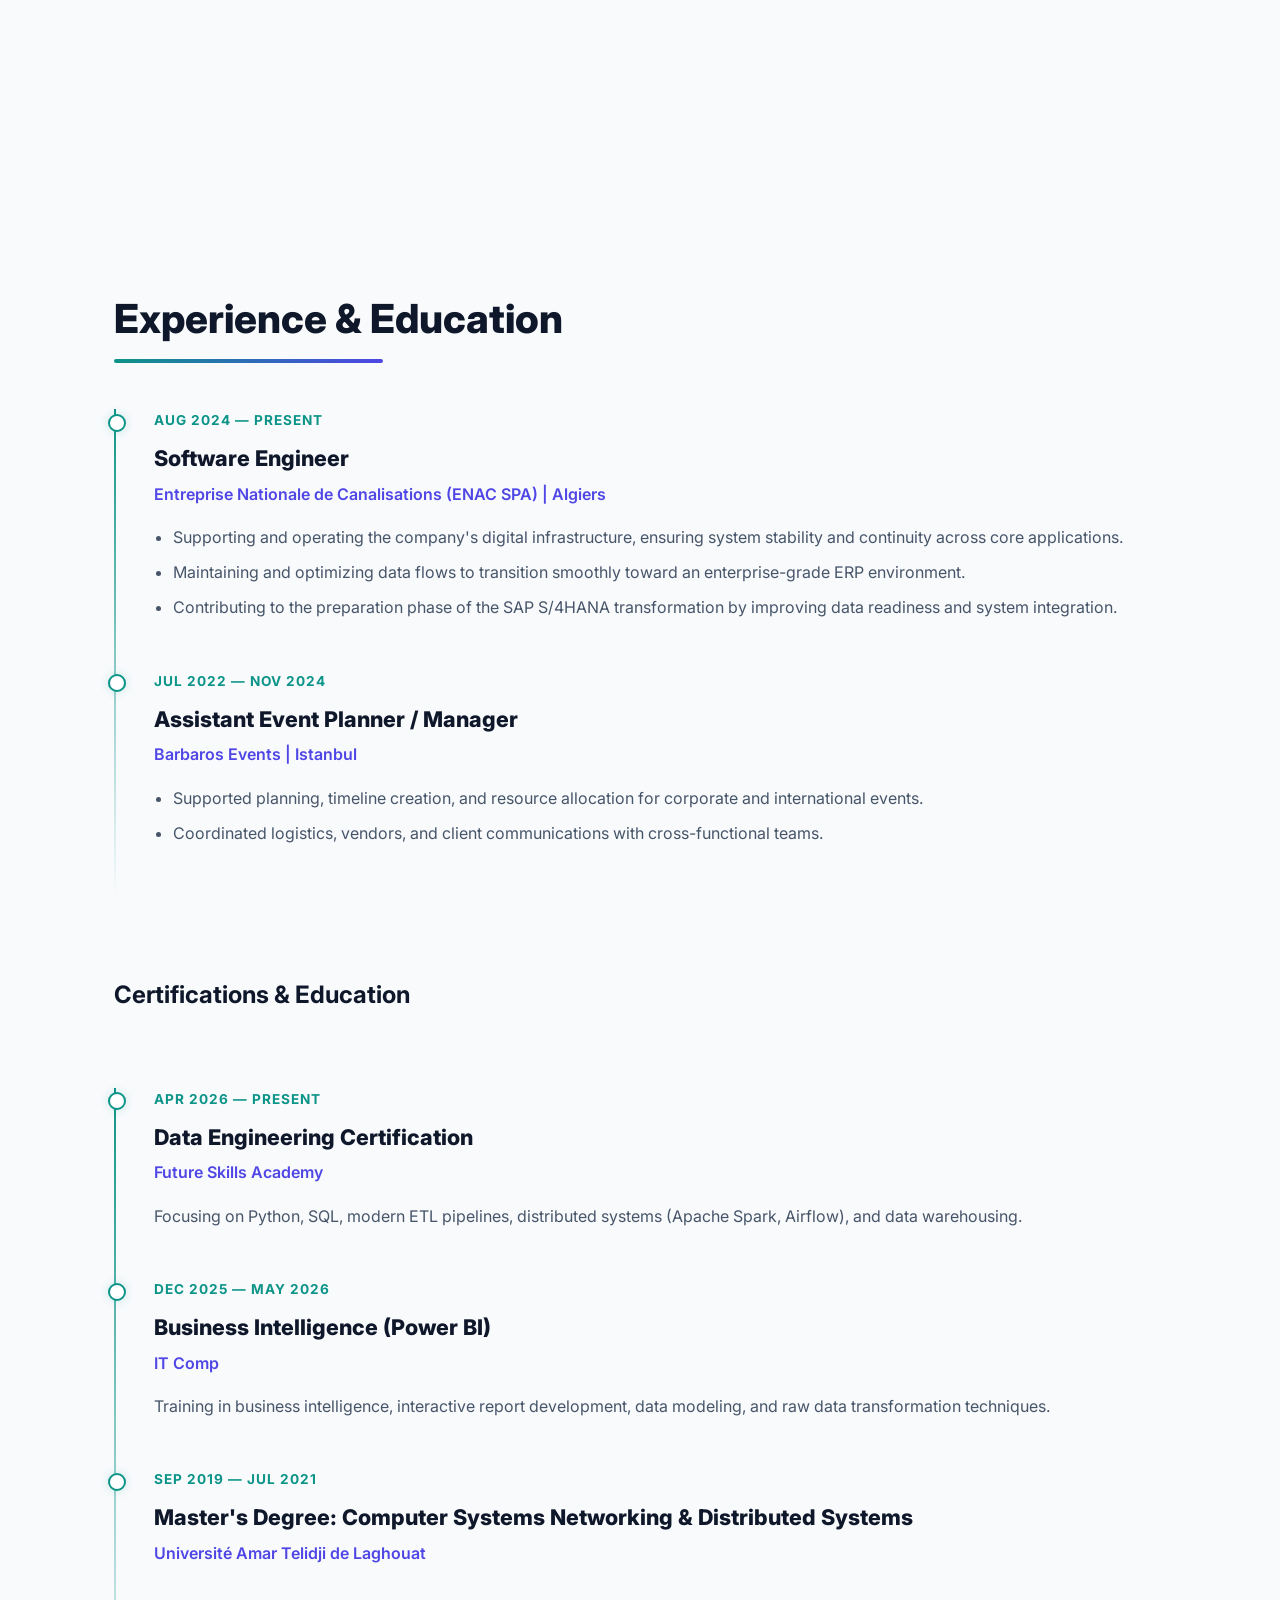
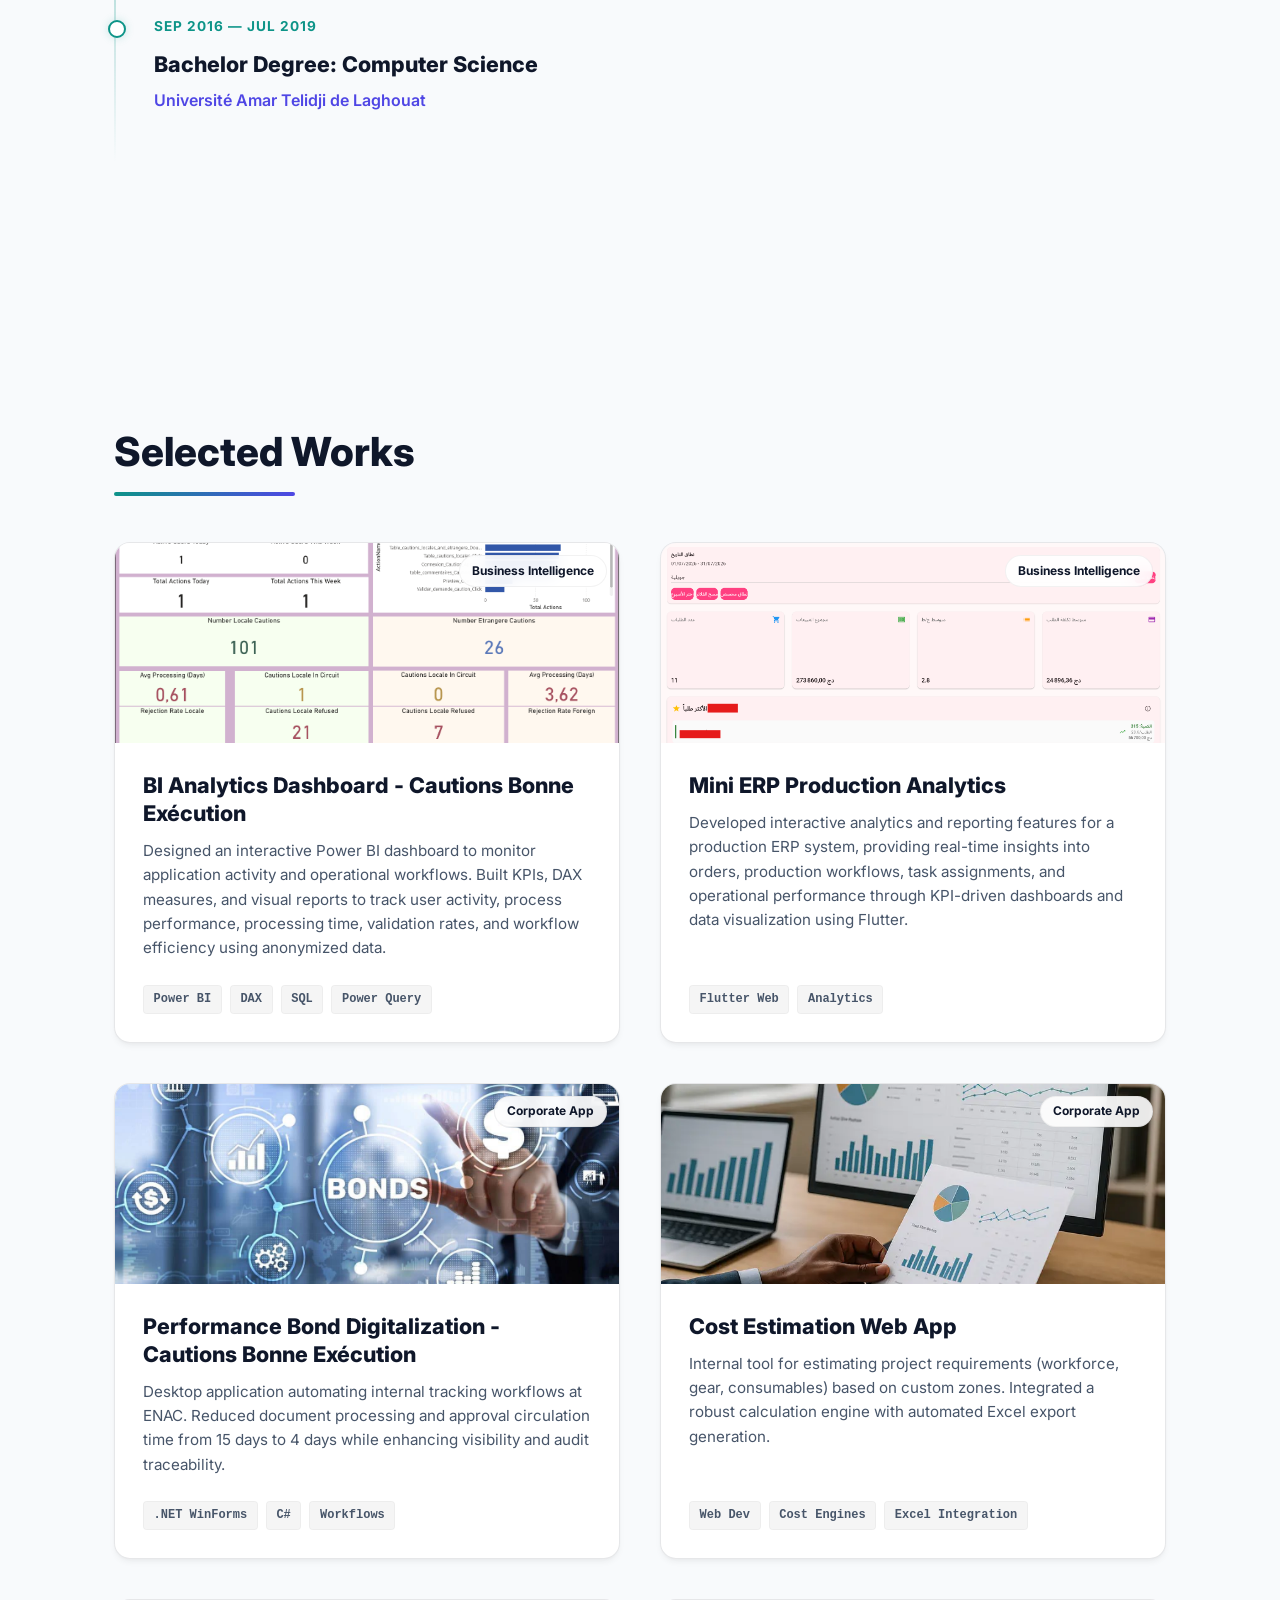
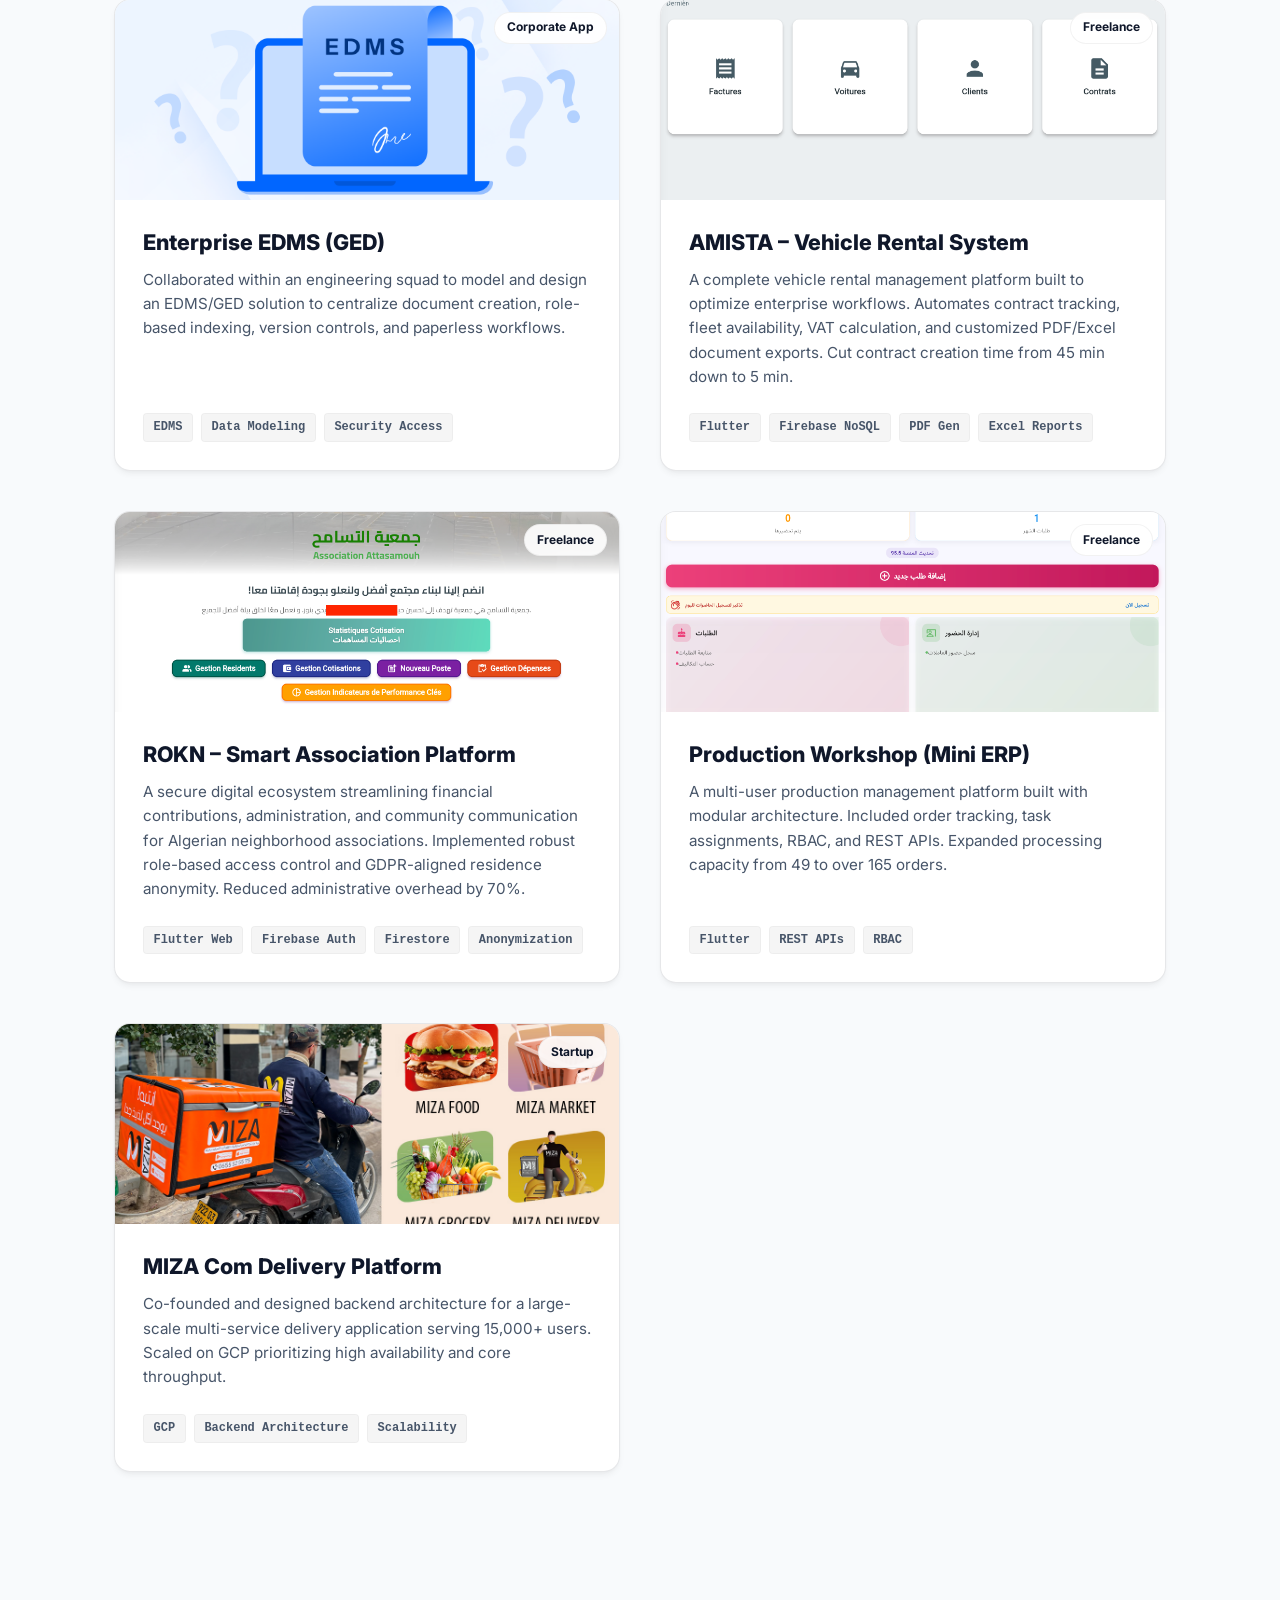
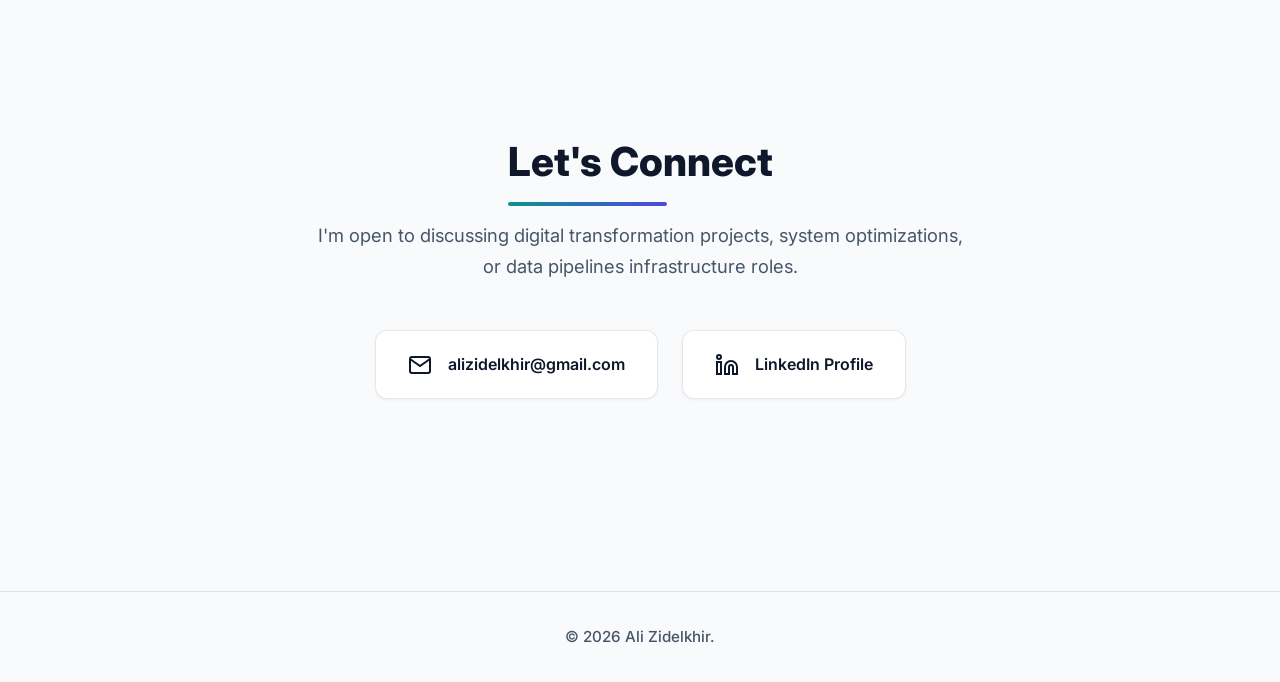
==== commit 193b518b: ".." ====
--- a/index.html
+++ b/index.html
@@ -226,6 +226,37 @@
                         </div>
                     </div>
                 </div>
+                                <!-- Project 4: Cost Estimation -->
+                <div class="project-card">
+                    <div class="project-img-container">
+                        <span class="badge-type">Corporate App</span>
+                        <img src="assets/estim.jpg" alt="Cost Estimation Web App" class="project-img">
+                    </div>
+                    <div class="project-card-body">
+                        <h3 class="project-title">Cost Estimation Web App</h3>
+                        <p class="project-desc">Internal tool for estimating project requirements (workforce, gear, consumables) based on custom zones. Integrated a robust calculation engine with automated Excel export generation.</p>
+                        <div class="project-tech">
+                            <span>Web Dev</span> <span>Cost Engines</span> <span>Excel Integration</span>
+                        </div>
+                    </div>
+                </div>
+
+                <!-- Project 5: Enterprise EDMS -->
+                <div class="project-card">
+                    <div class="project-img-container">
+                        <span class="badge-type">Corporate App</span>
+                        <img src="assets/edms.jpg" alt="Enterprise EDMS solution" class="project-img">
+                    </div>
+                    <div class="project-card-body">
+                        <h3 class="project-title">Enterprise EDMS (GED)</h3>
+                        <p class="project-desc">Collaborated within an engineering squad to model and design an EDMS/GED solution to centralize document creation, role-based indexing, version controls, and paperless workflows.</p>
+                        <div class="project-tech">
+                            <span>EDMS</span> <span>Data Modeling</span> <span>Security Access</span>
+                        </div>
+                    </div>
+                </div>
+
+                
                 <!-- Project: AMISTA (New Freelance & Prize Winning) -->
                 <div class="project-card">
                     <div class="project-img-container"> 
@@ -287,35 +318,6 @@
                     </div>
                 </div>
 
-                <!-- Project 4: Cost Estimation -->
-                <div class="project-card">
-                    <div class="project-img-container">
-                        <span class="badge-type">Corporate App</span>
-                        <img src="assets/estim.jpg" alt="Cost Estimation Web App" class="project-img">
-                    </div>
-                    <div class="project-card-body">
-                        <h3 class="project-title">Cost Estimation Web App</h3>
-                        <p class="project-desc">Internal tool for estimating project requirements (workforce, gear, consumables) based on custom zones. Integrated a robust calculation engine with automated Excel export generation.</p>
-                        <div class="project-tech">
-                            <span>Web Dev</span> <span>Cost Engines</span> <span>Excel Integration</span>
-                        </div>
-                    </div>
-                </div>
-
-                <!-- Project 5: Enterprise EDMS -->
-                <div class="project-card">
-                    <div class="project-img-container">
-                        <span class="badge-type">Squad Project</span>
-                        <img src="assets/edms.jpg" alt="Enterprise EDMS solution" class="project-img">
-                    </div>
-                    <div class="project-card-body">
-                        <h3 class="project-title">Enterprise EDMS (GED)</h3>
-                        <p class="project-desc">Collaborated within an engineering squad to model and design an EDMS/GED solution to centralize document creation, role-based indexing, version controls, and paperless workflows.</p>
-                        <div class="project-tech">
-                            <span>EDMS</span> <span>Data Modeling</span> <span>Security Access</span>
-                        </div>
-                    </div>
-                </div>
 
             </div>
         </div>
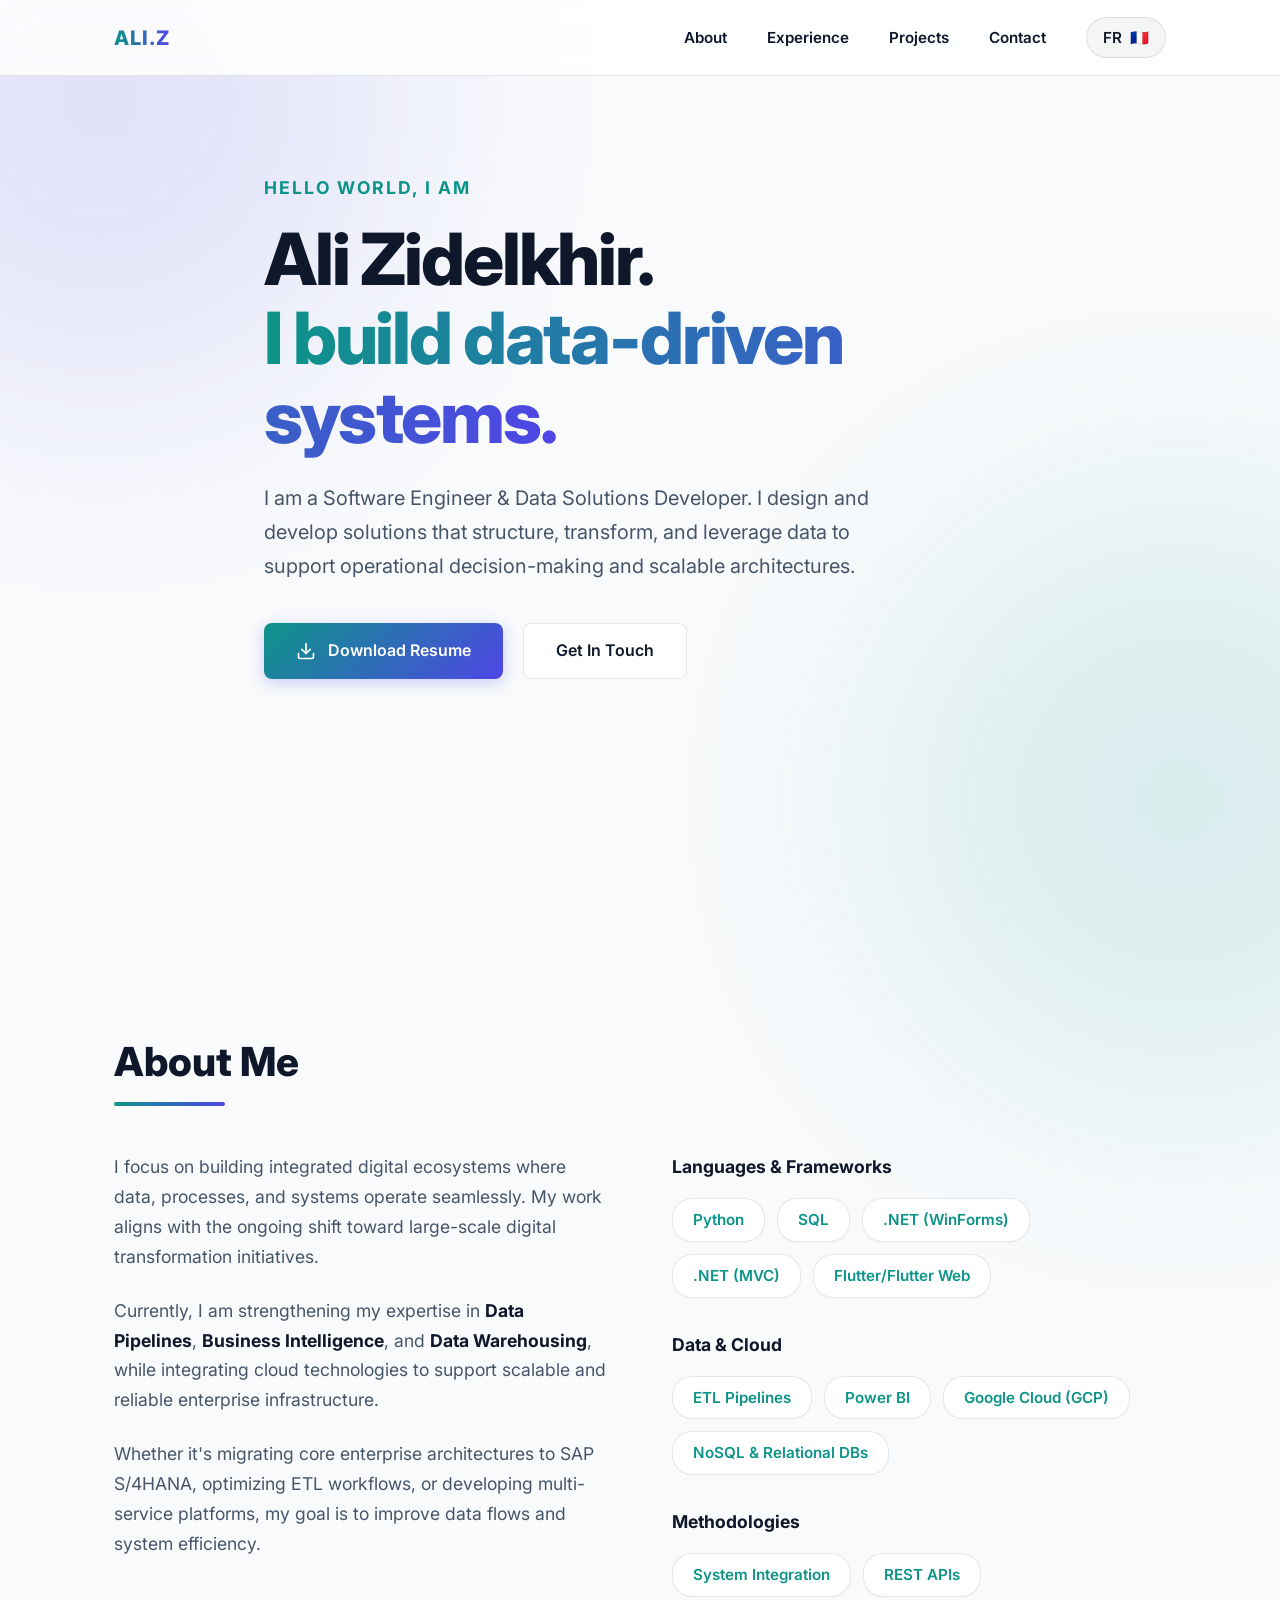
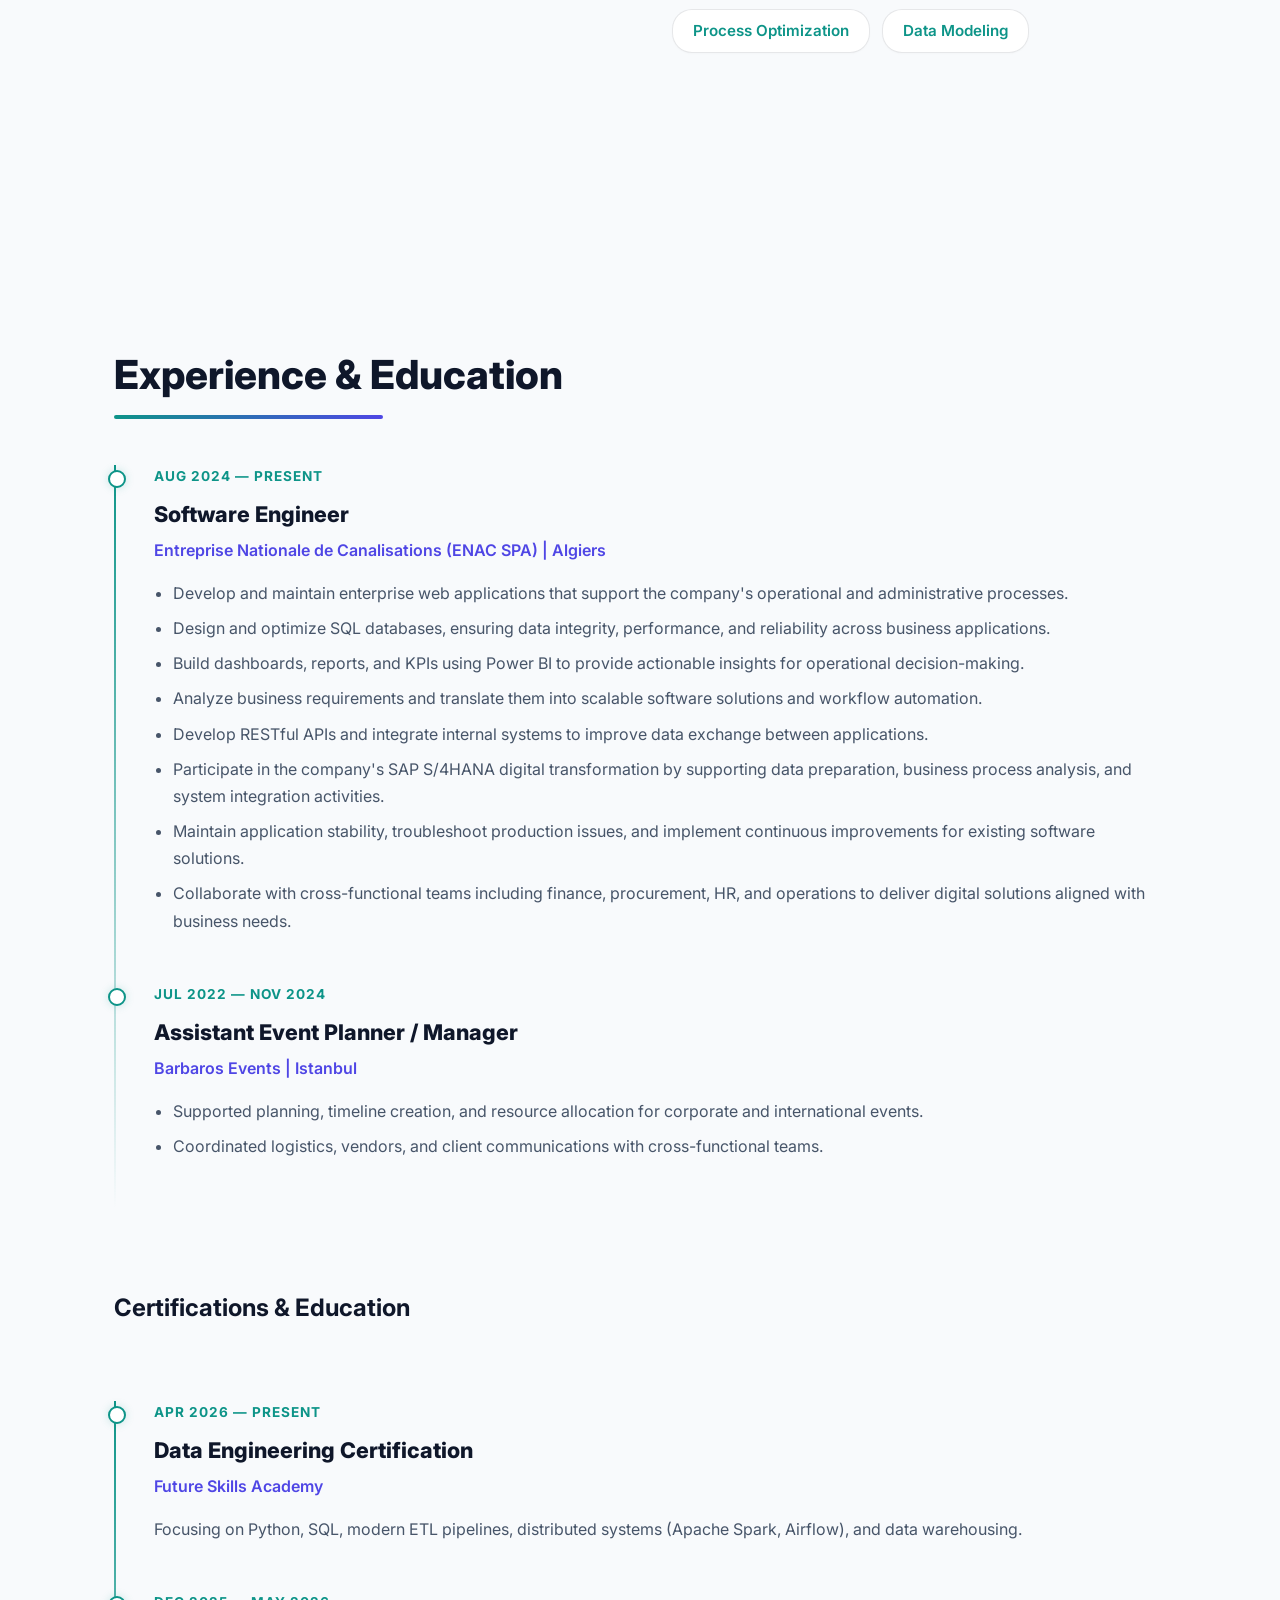
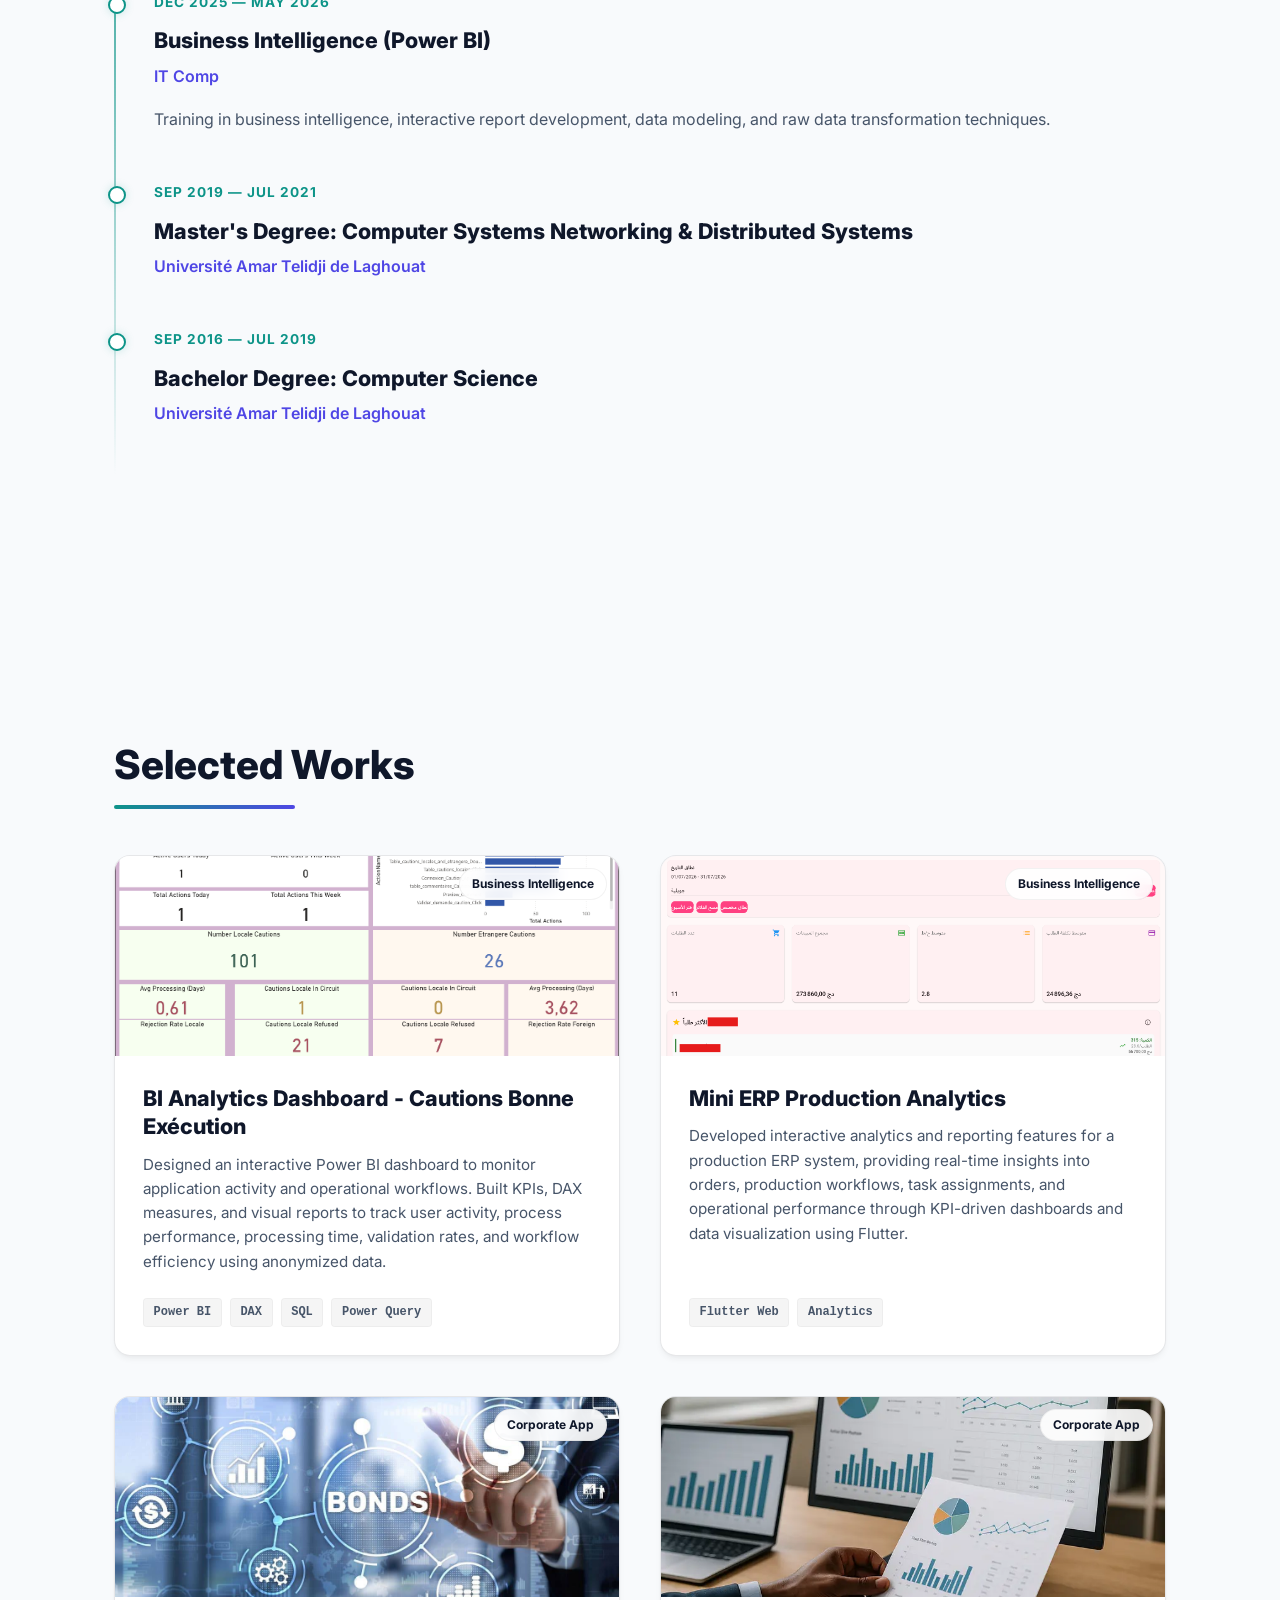
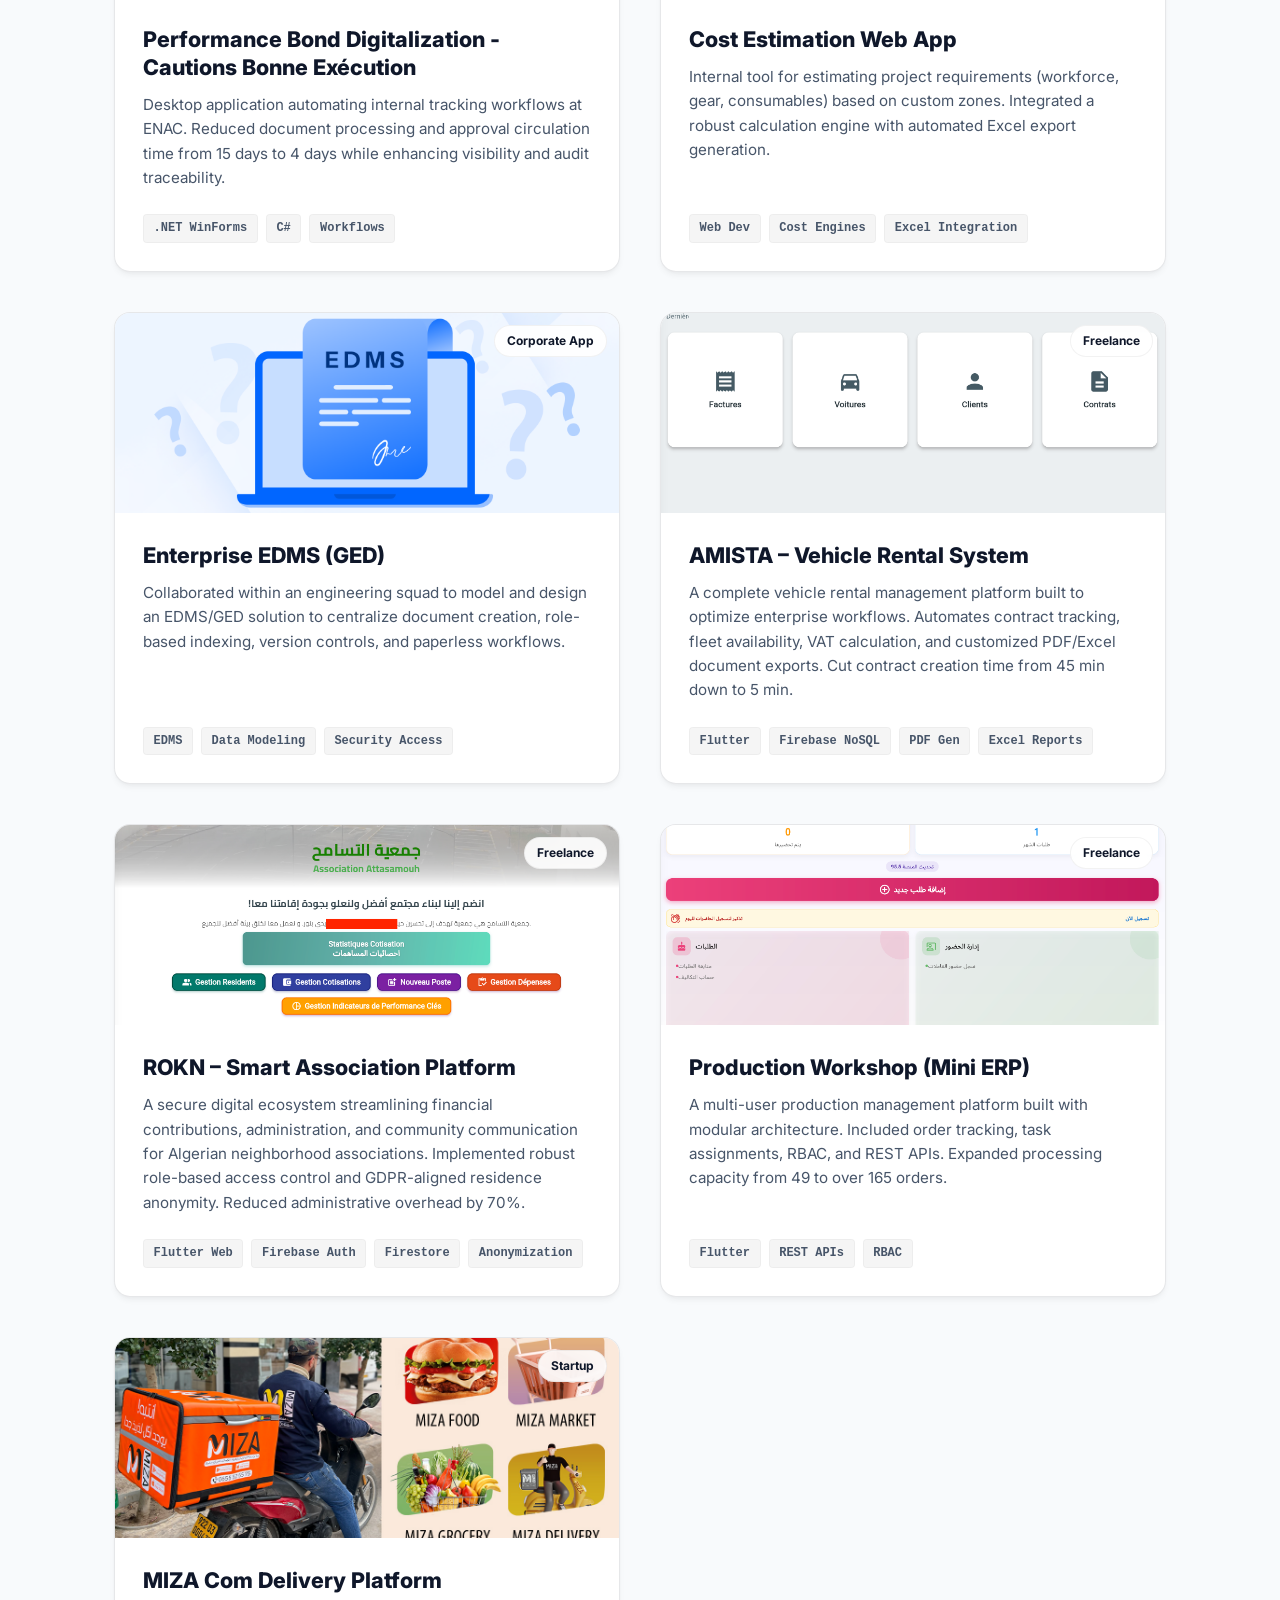
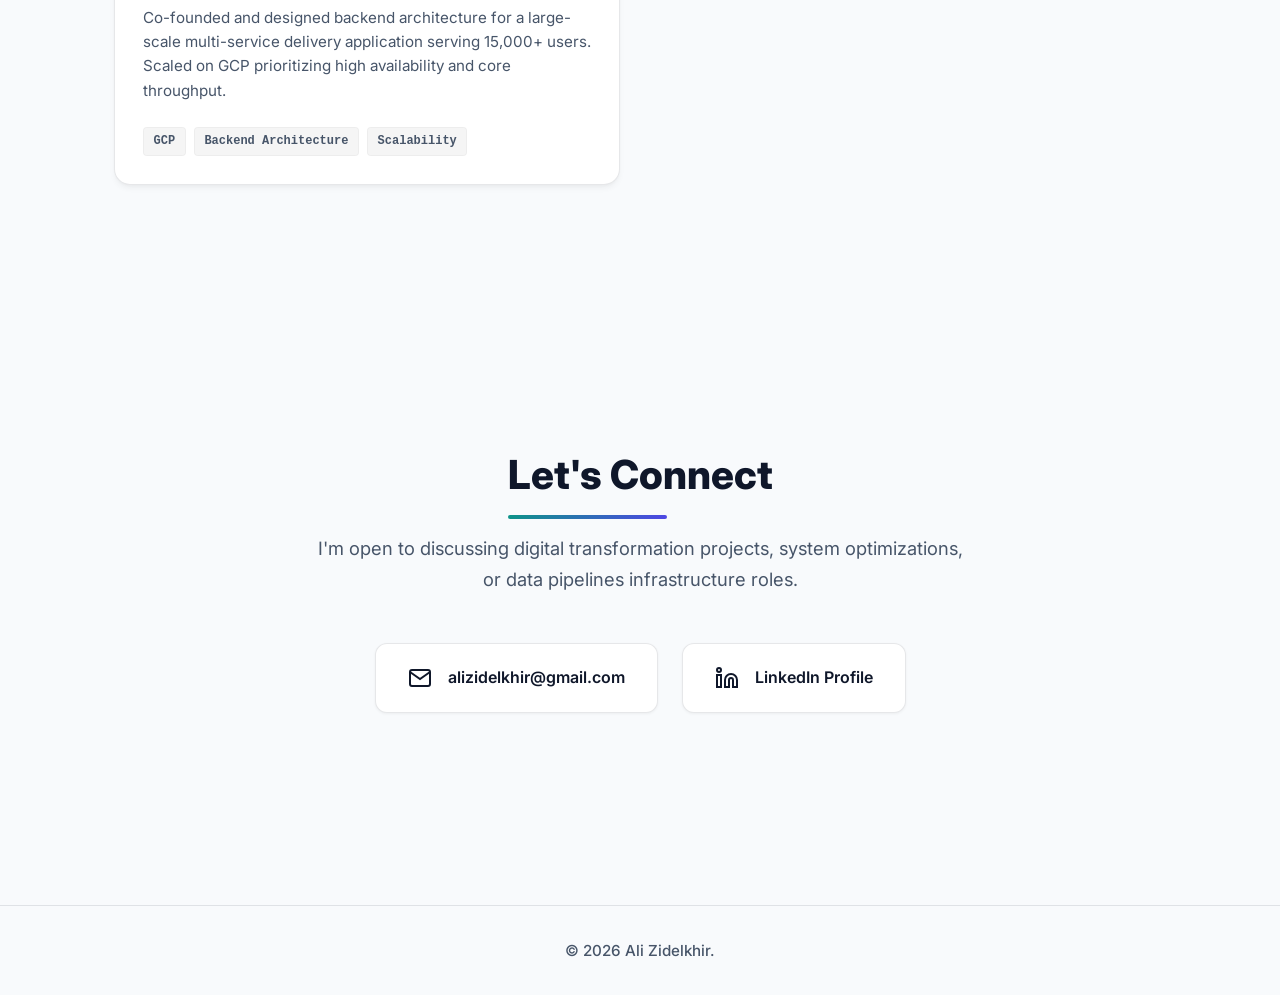
==== commit 873f1228: "profile updates" ====
--- a/index.html
+++ b/index.html
@@ -66,7 +66,8 @@
                             <span class="skill-tag">Python</span>
                             <span class="skill-tag">SQL</span>
                             <span class="skill-tag">.NET (WinForms)</span>
-                            <span class="skill-tag">Flutter</span> 
+                            <span class="skill-tag">.NET (MVC)</span>
+                            <span class="skill-tag">Flutter/Flutter Web</span> 
                         </div>
                     </div>
                     
@@ -103,15 +104,21 @@
                 
                 <div class="timeline">
                     <!-- ENAC -->
+                    <!-- ENAC -->
                     <div class="timeline-item">
                         <span class="timeline-date">Aug 2024 — Present</span>
                         <h3 class="timeline-title">Software Engineer</h3>
                         <div class="timeline-company">Entreprise Nationale de Canalisations (ENAC SPA) | Algiers</div>
                         <div class="timeline-desc">
                             <ul>
-                                <li>Supporting and operating the company's digital infrastructure, ensuring system stability and continuity across core applications.</li>
-                                <li>Maintaining and optimizing data flows to transition smoothly toward an enterprise-grade ERP environment.</li>
-                                <li>Contributing to the preparation phase of the SAP S/4HANA transformation by improving data readiness and system integration.</li>
+                                <li>Develop and maintain enterprise web applications that support the company's operational and administrative processes.</li>
+                                <li>Design and optimize SQL databases, ensuring data integrity, performance, and reliability across business applications.</li>
+                                <li>Build dashboards, reports, and KPIs using Power BI to provide actionable insights for operational decision-making.</li>
+                                <li>Analyze business requirements and translate them into scalable software solutions and workflow automation.</li>
+                                <li>Develop RESTful APIs and integrate internal systems to improve data exchange between applications.</li>
+                                <li>Participate in the company's SAP S/4HANA digital transformation by supporting data preparation, business process analysis, and system integration activities.</li>
+                                <li>Maintain application stability, troubleshoot production issues, and implement continuous improvements for existing software solutions.</li>
+                                <li>Collaborate with cross-functional teams including finance, procurement, HR, and operations to deliver digital solutions aligned with business needs.</li>
                             </ul>
                         </div>
                     </div>
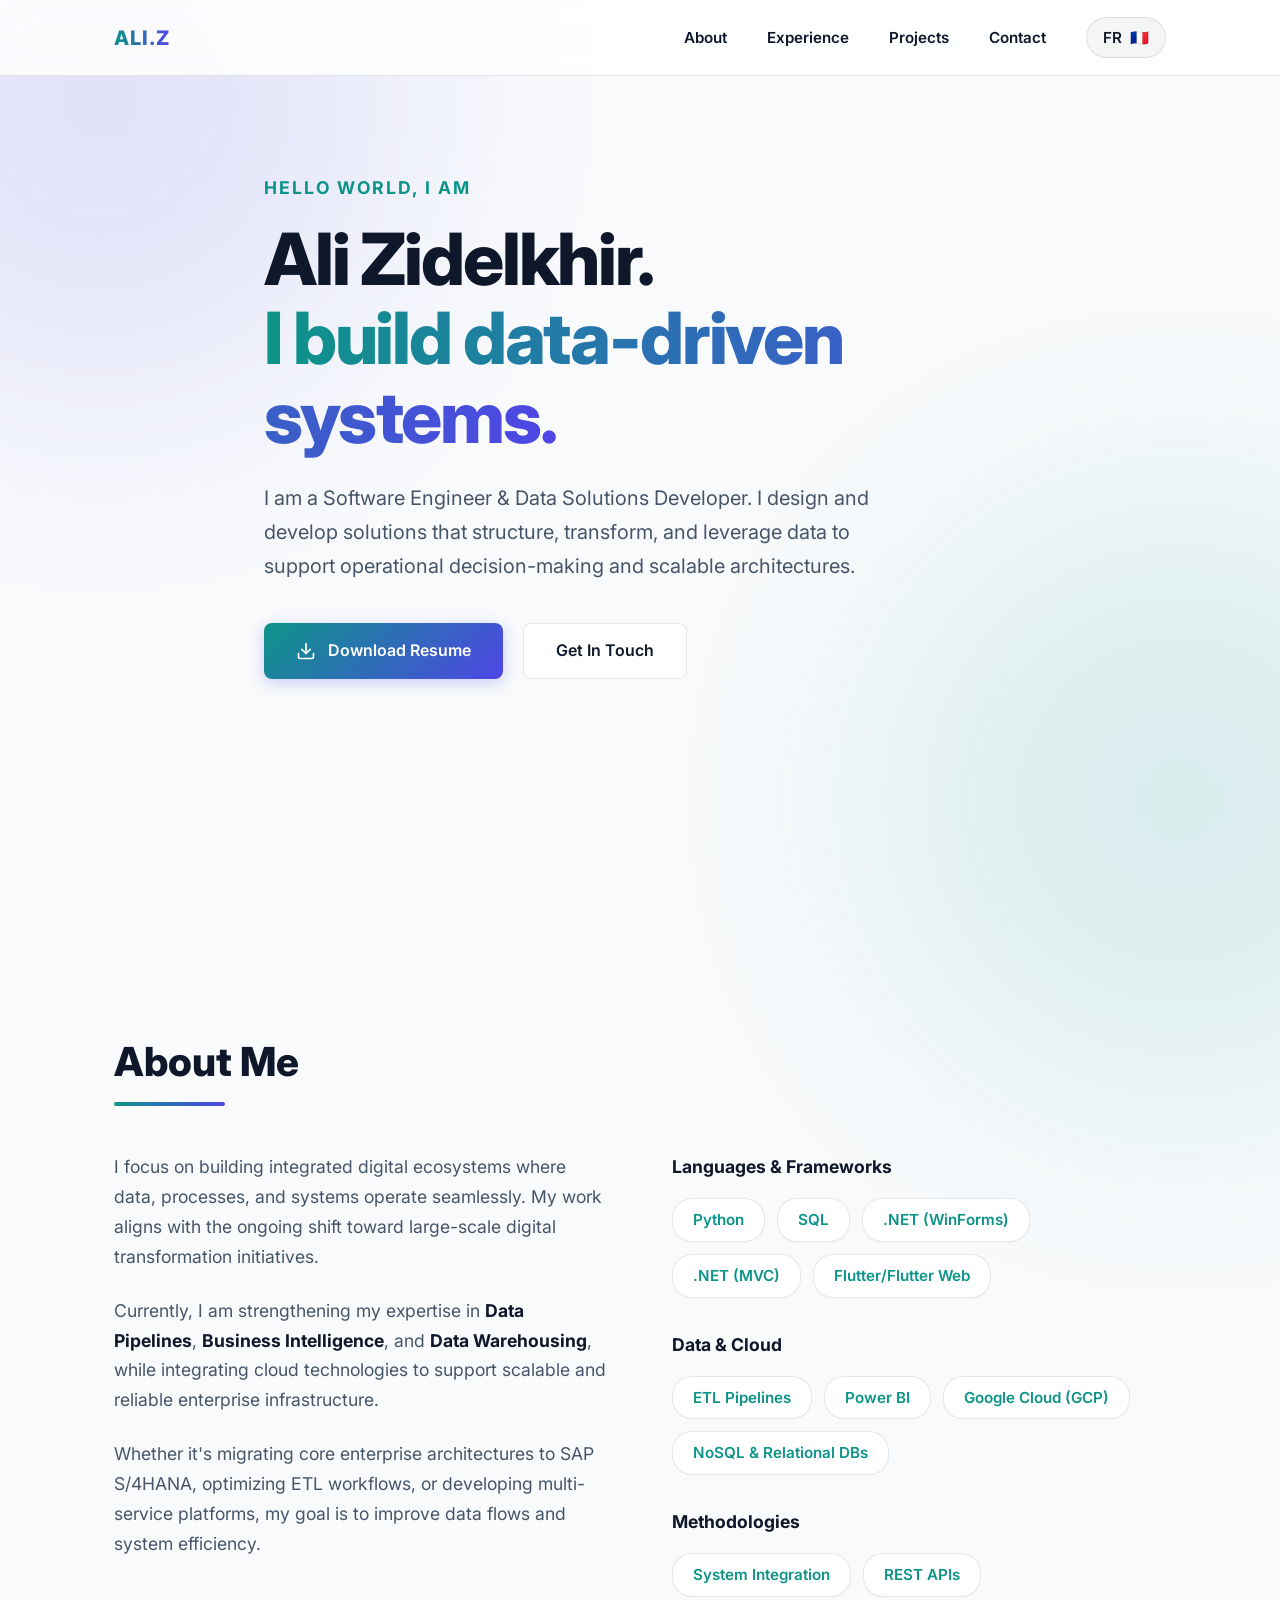
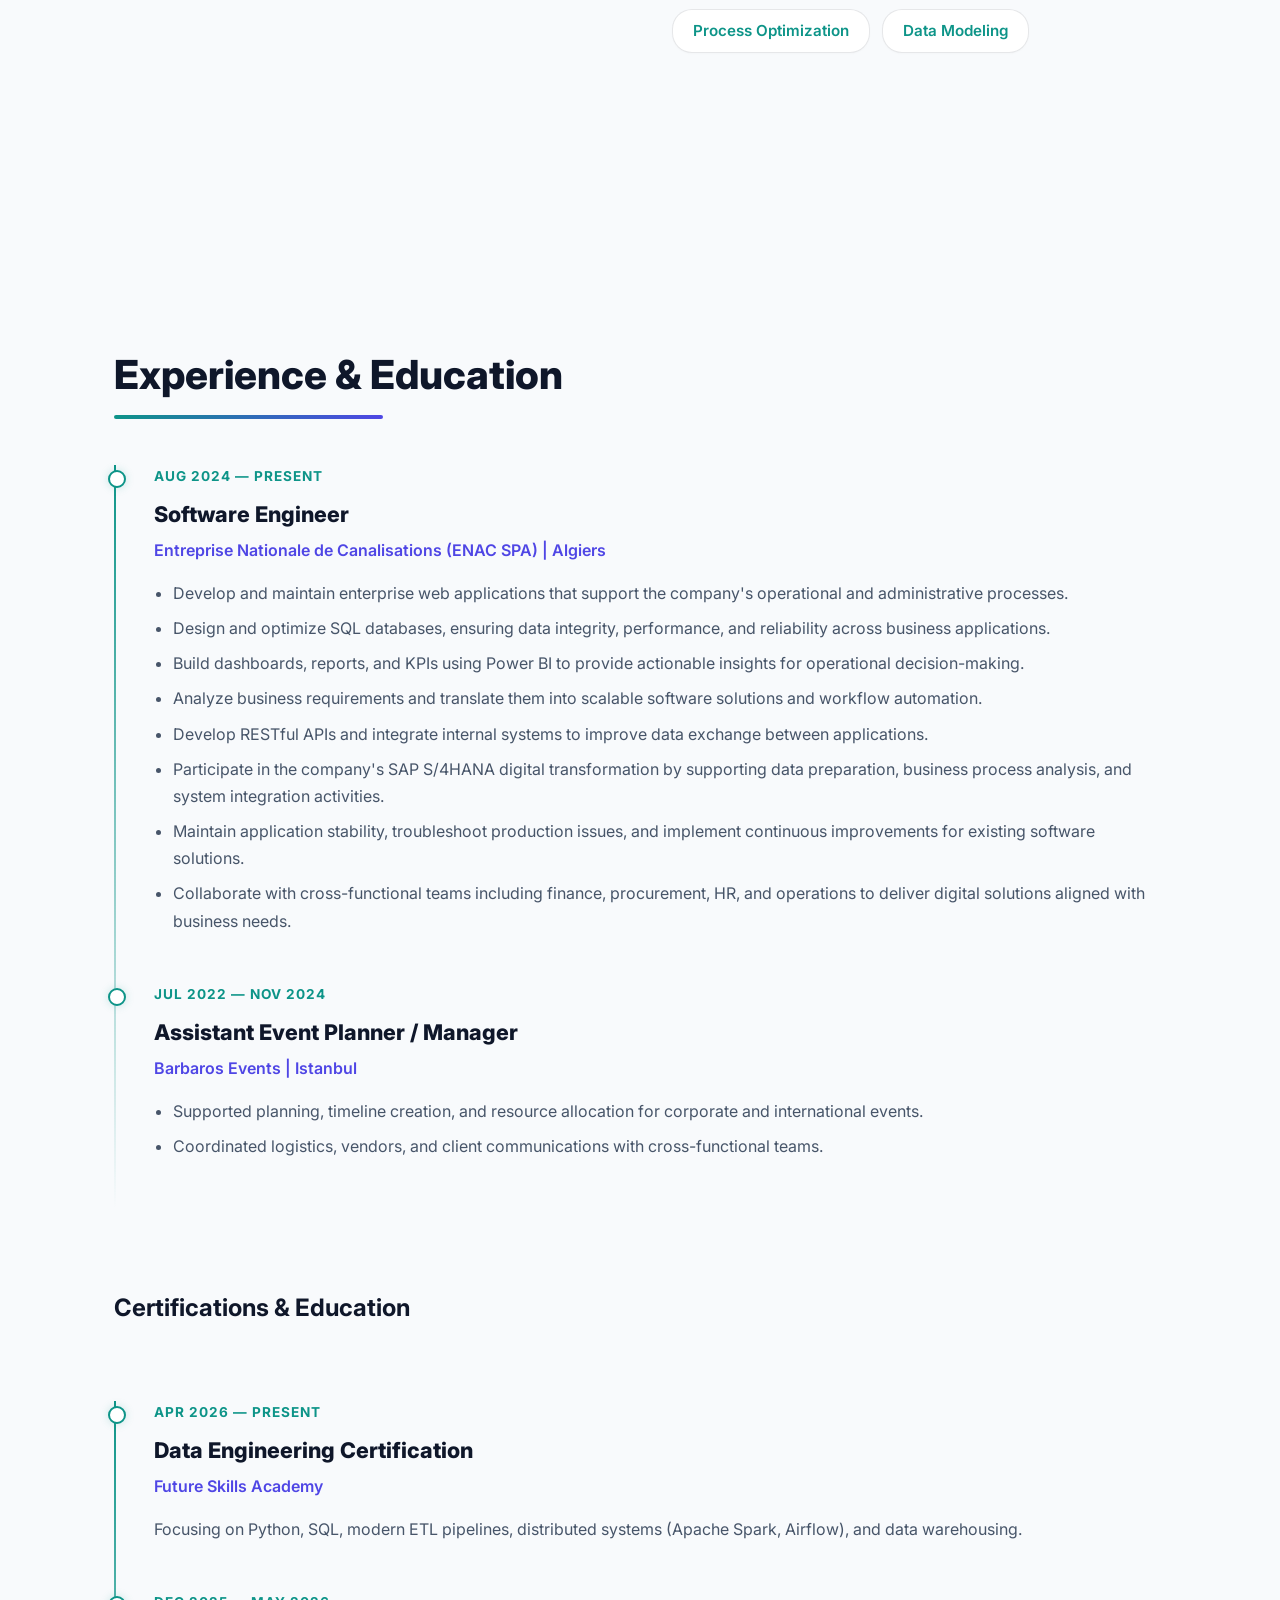
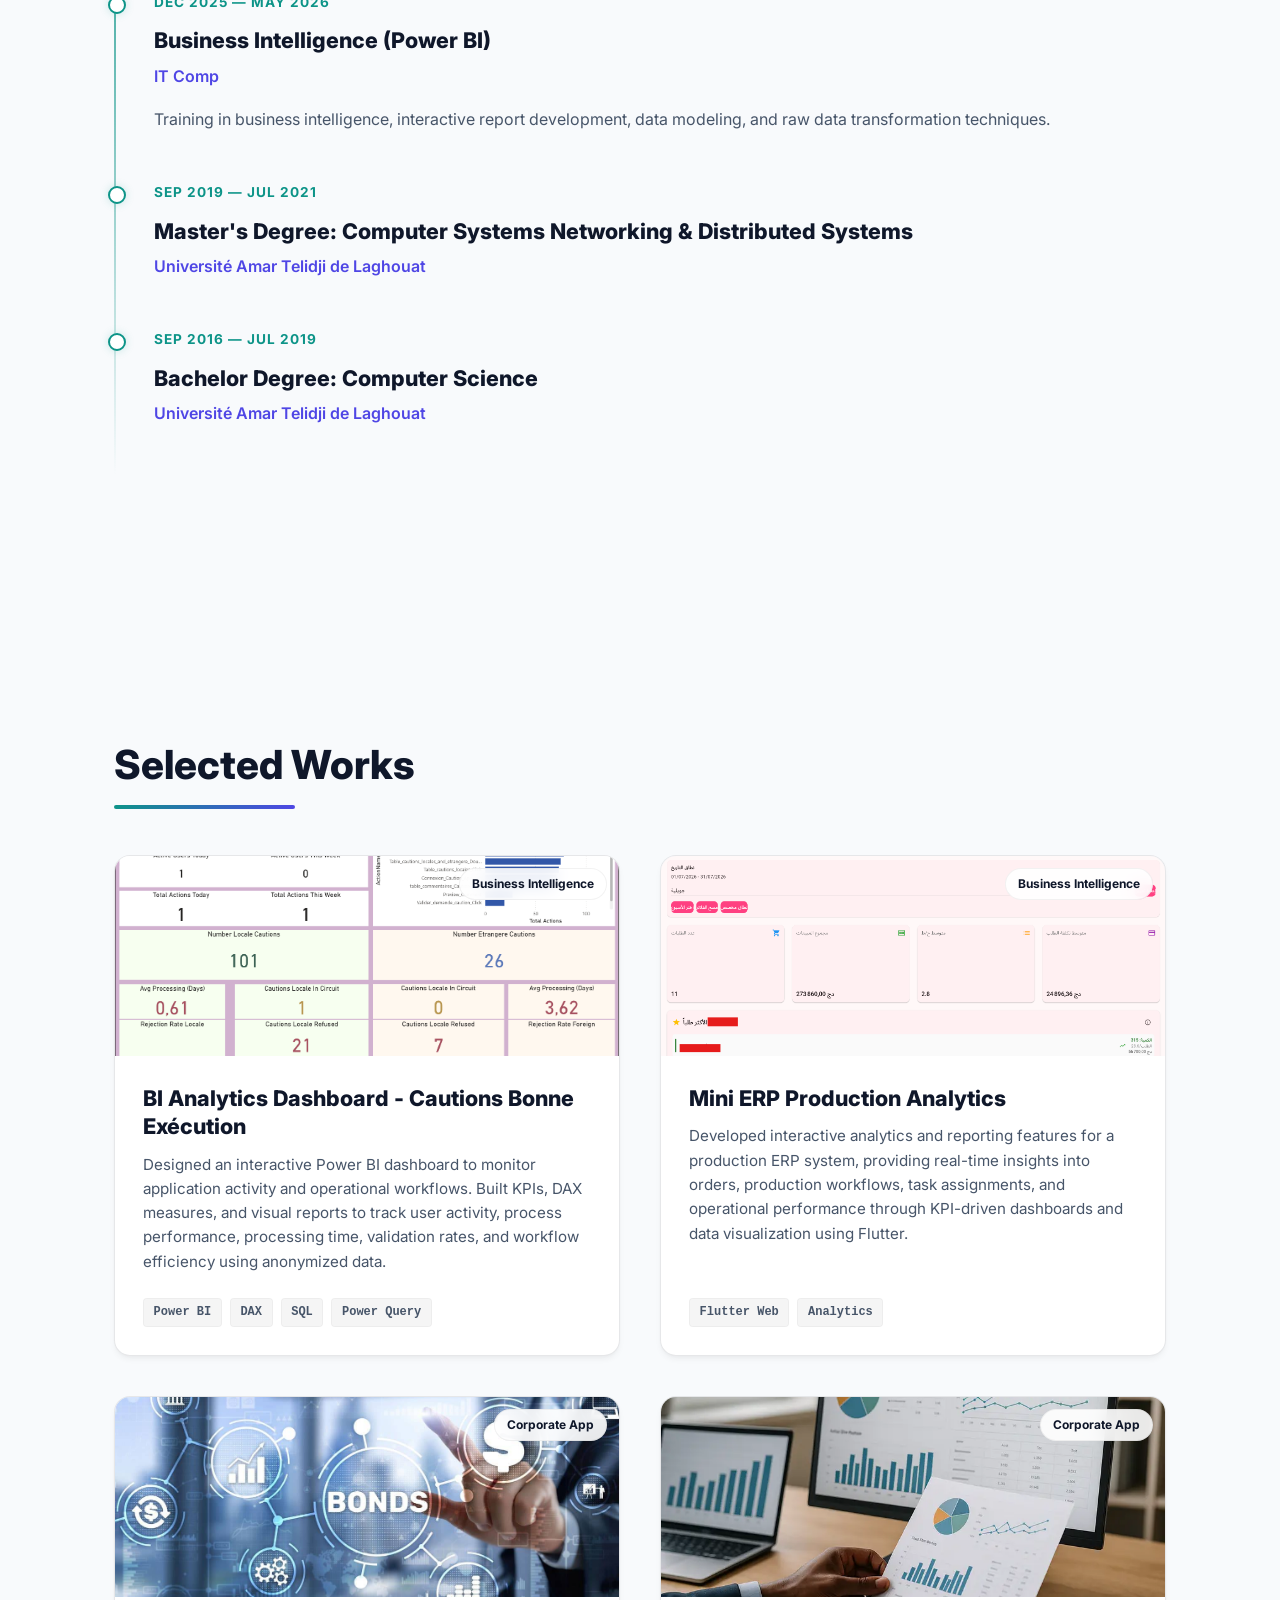
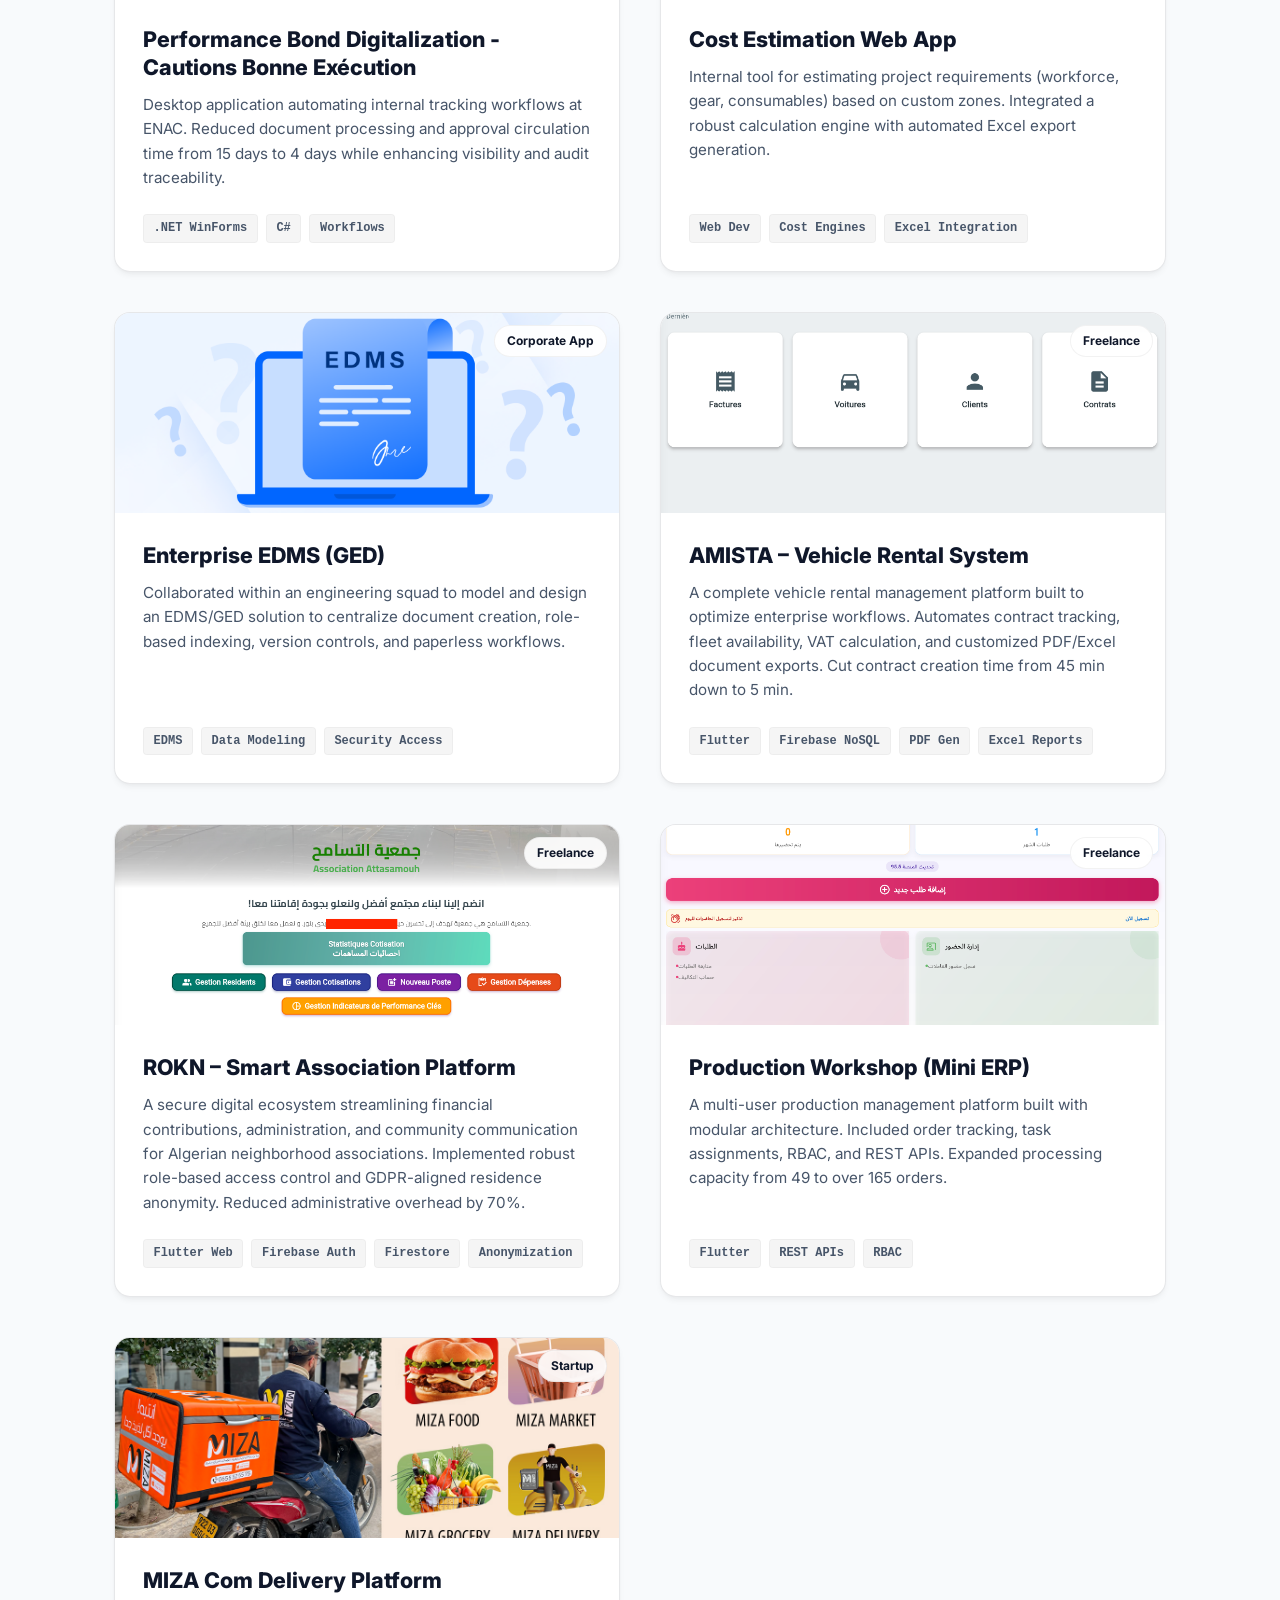
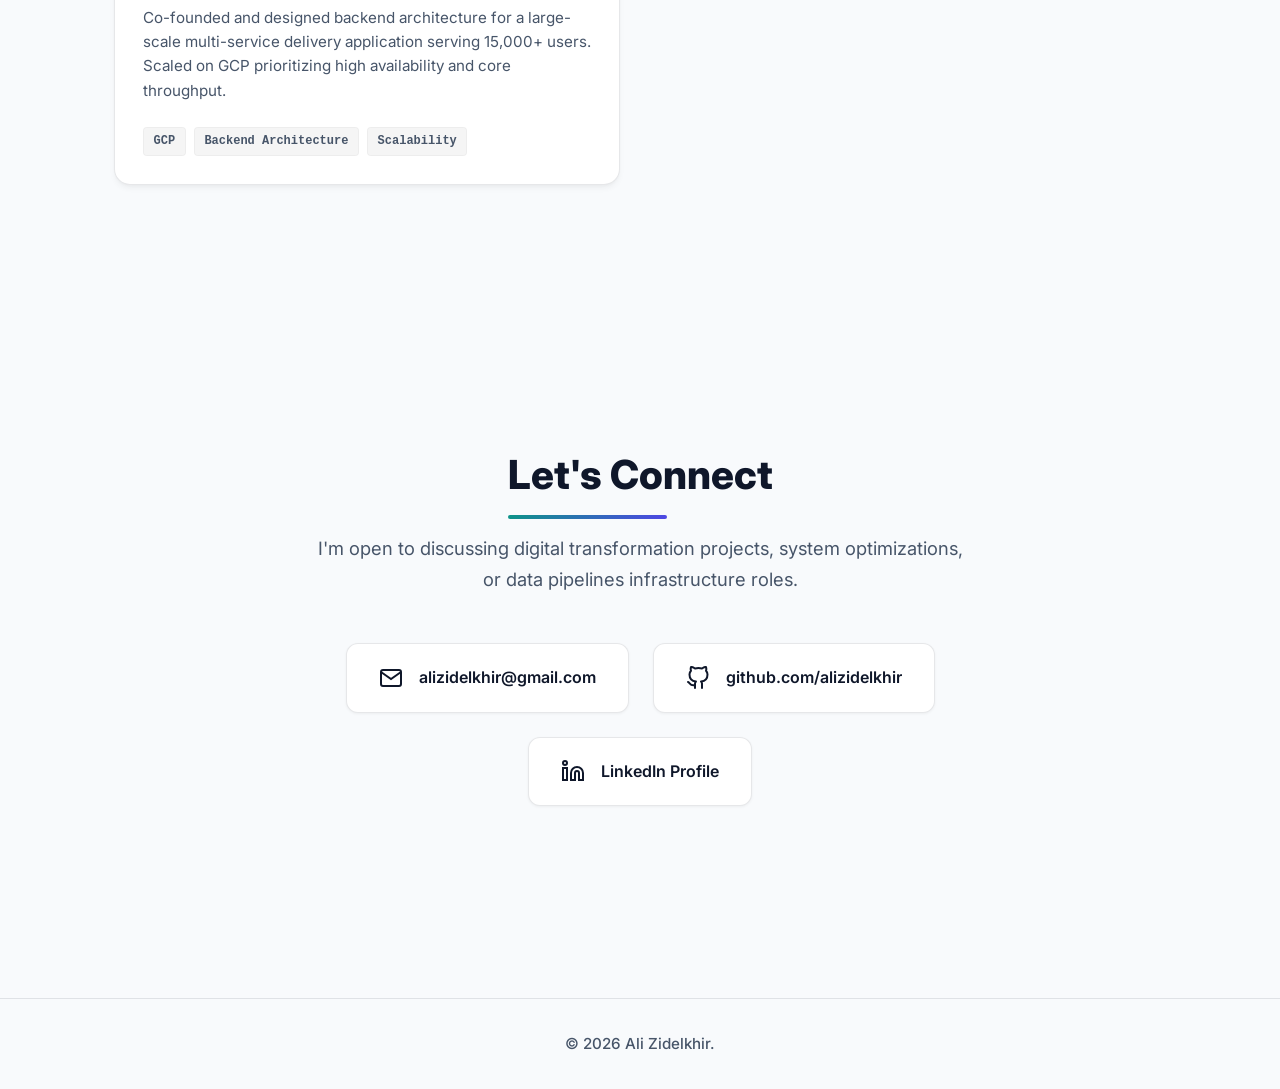
==== commit 04be9ae7: "github link" ====
--- a/index.html
+++ b/index.html
@@ -341,6 +341,12 @@
                     <svg width="24" height="24" fill="none" stroke="currentColor" stroke-width="2" viewBox="0 0 24 24"><path d="M4 4h16c1.1 0 2 .9 2 2v12c0 1.1-.9 2-2 2H4c-1.1 0-2-.9-2-2V6c0-1.1.9-2 2-2z"></path><polyline points="22,6 12,13 2,6"></polyline></svg>
                     alizidelkhir@gmail.com
                 </a>
+                <a href="https://github.com/alizidelkhir" target="_blank" class="contact-card">
+                    <svg width="24" height="24" fill="none" stroke="currentColor" stroke-width="2" stroke-linecap="round" stroke-linejoin="round" viewBox="0 0 24 24">
+                        <path d="M9 19c-5 1.5-5-2.5-7-3m14 6v-3.87a3.37 3.37 0 0 0-.94-2.61c3.14-.35 6.44-1.54 6.44-7A5.44 5.44 0 0 0 20 4.77 5.07 5.07 0 0 0 19.91 1S18.73.65 16 2.48a13.38 13.38 0 0 0-7 0C6.27.65 5.09 1 5.09 1A5.07 5.07 0 0 0 5 4.77a5.44 5.44 0 0 0-1.5 3.78c0 5.42 3.3 6.61 6.44 7A3.37 3.37 0 0 0 9 18.13V22"></path>
+                    </svg>
+                    github.com/alizidelkhir
+                </a>
                 <a href="https://linkedin.com/in/ali-zidelkhir" target="_blank" class="contact-card">
                     <svg width="24" height="24" fill="none" stroke="currentColor" stroke-width="2" viewBox="0 0 24 24"><path d="M16 8a6 6 0 0 1 6 6v7h-4v-7a2 2 0 0 0-2-2 2 2 0 0 0-2 2v7h-4v-7a6 6 0 0 1 6-6z"></path><rect x="2" y="9" width="4" height="12"></rect><circle cx="4" cy="4" r="2"></circle></svg>
                     LinkedIn Profile
